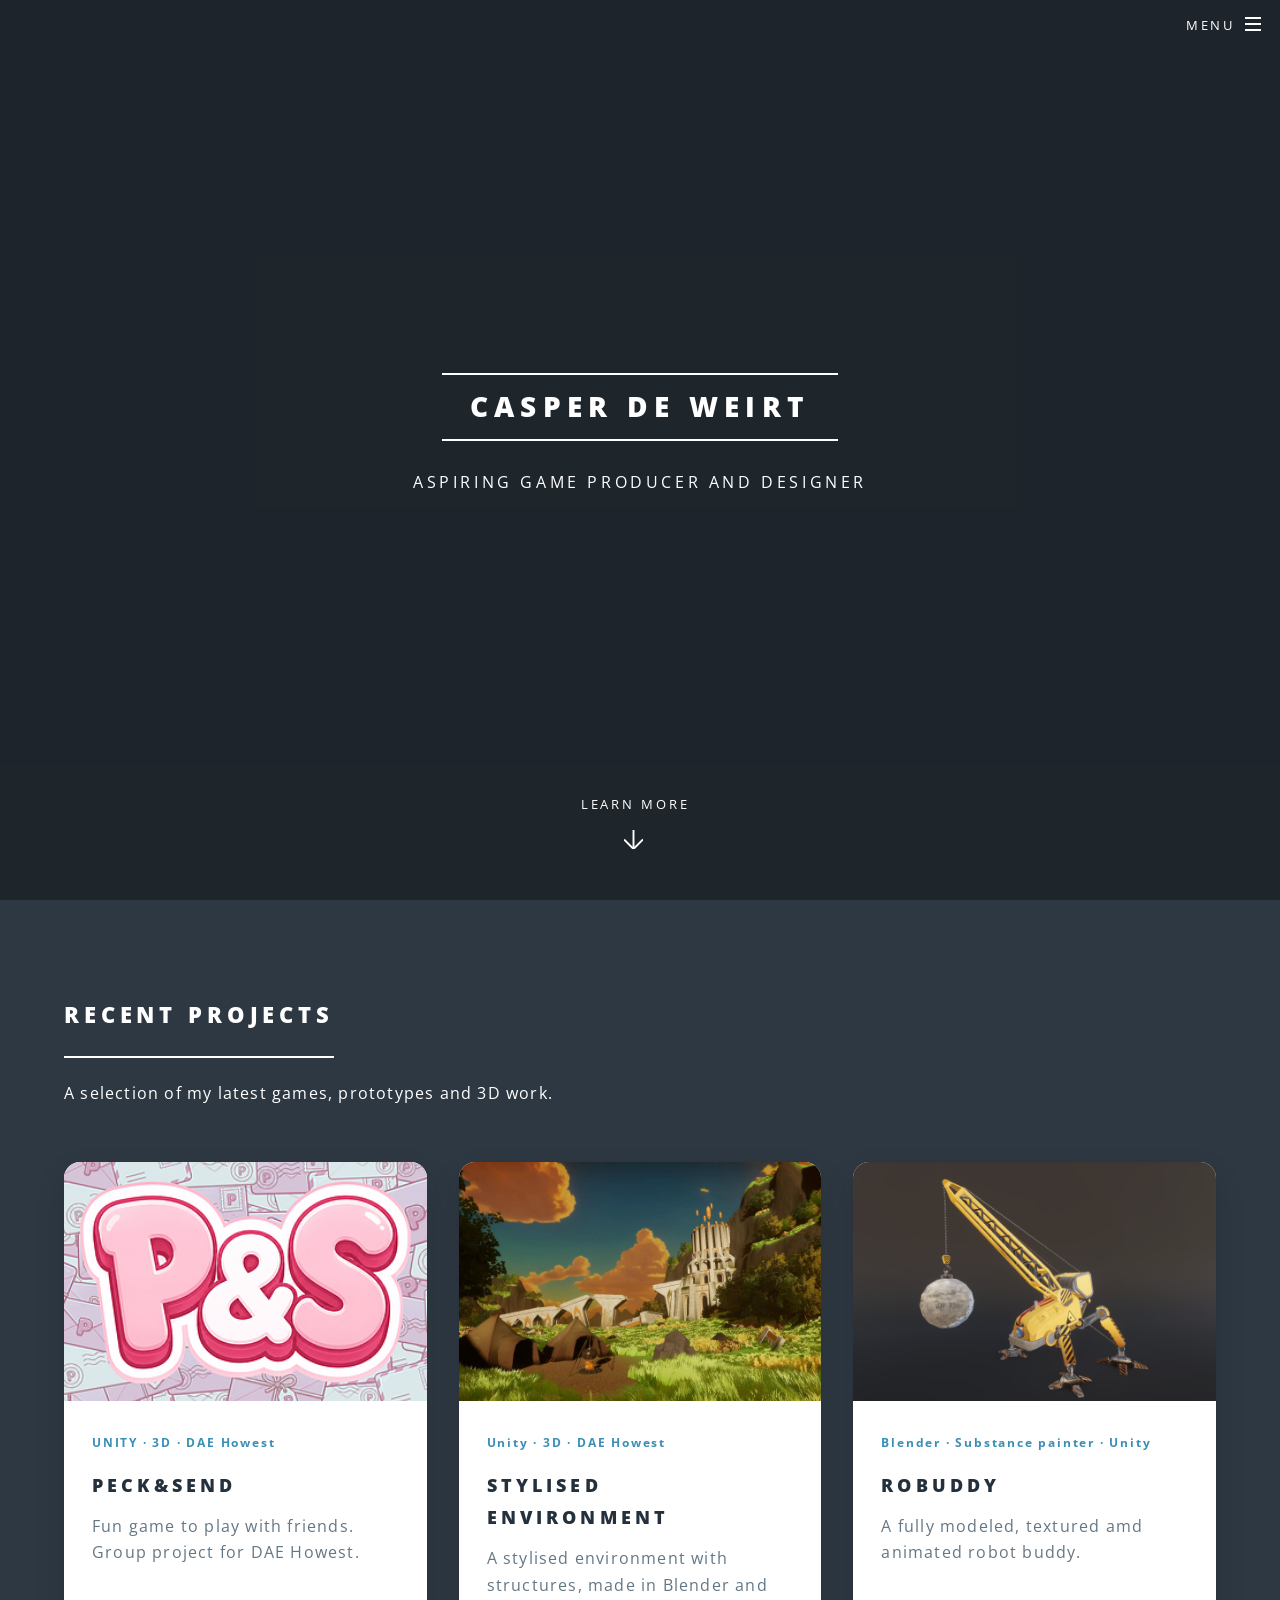
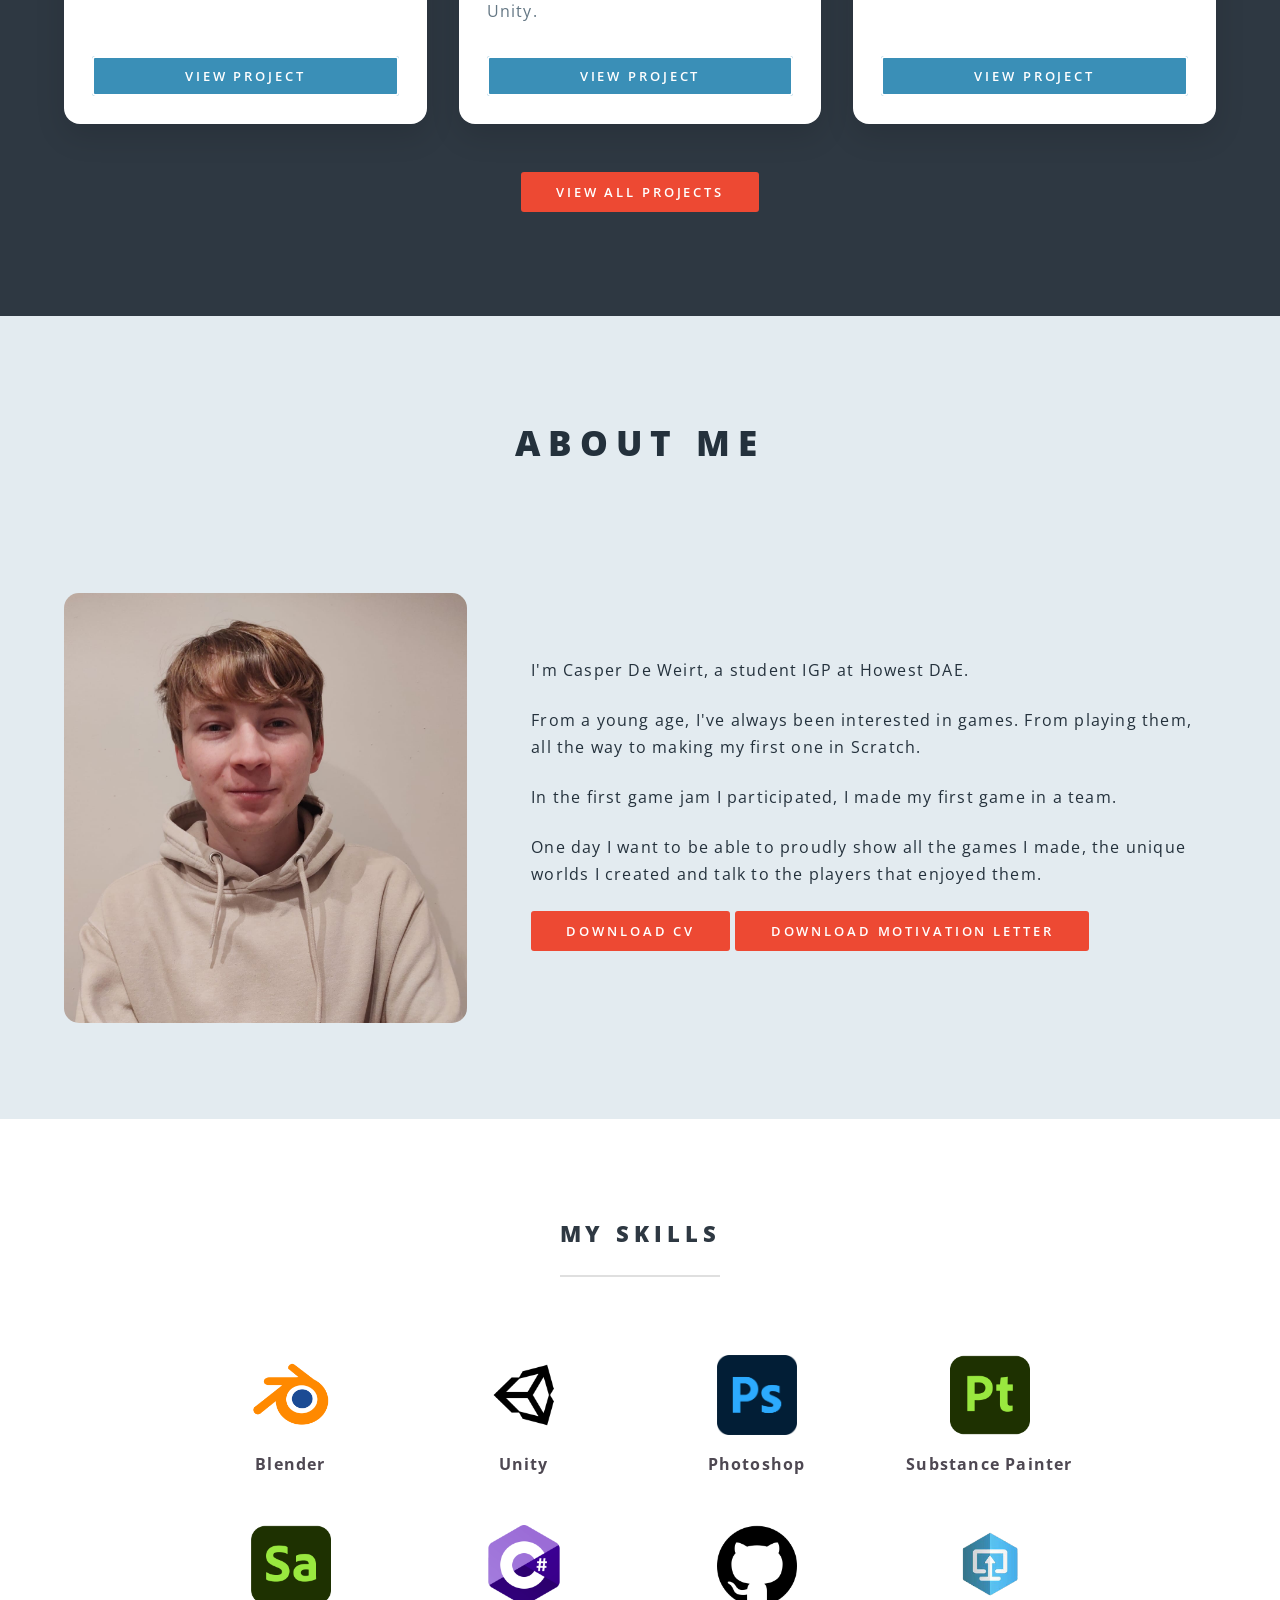
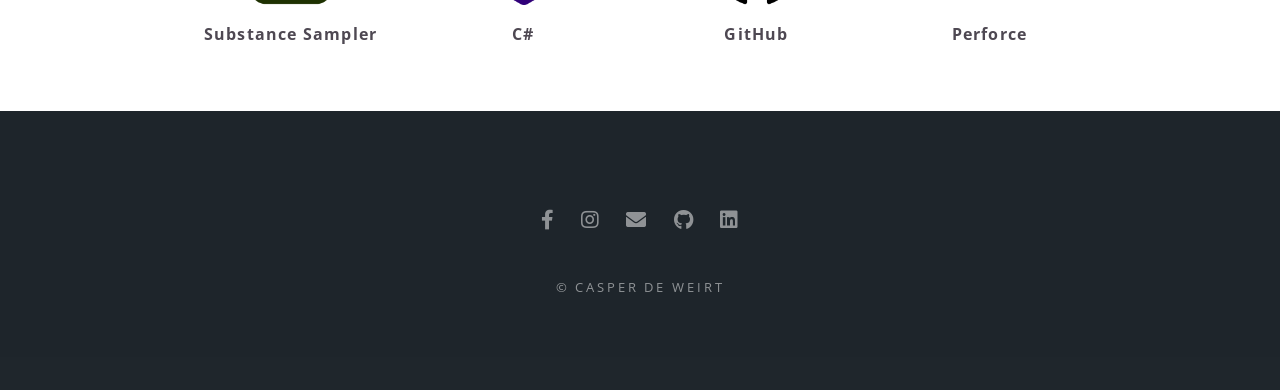
==== Home.html @ ee02e08c "Initial website upload" ====
<!DOCTYPE HTML>
<!--
	Spectral by HTML5 UP
	html5up.net | @ajlkn
	Free for personal and commercial use under the CCA 3.0 license (html5up.net/license)
-->
<html>
	<head>
		<title>About me - Casper De Weirt</title>
		<meta charset="utf-8" />
		<meta name="viewport" content="width=device-width, initial-scale=1, user-scalable=no" />
		<link rel="stylesheet" href="assets/css/main.css" />
		<noscript><link rel="stylesheet" href="assets/css/noscript.css" /></noscript>
	</head>
	<body class="landing is-preload">

		<!-- Page Wrapper -->
		<div id="page-wrapper">

			<!-- Header -->
			<header id="header" class="alt">
				<h1><a href="Home.html">Casper De Weirt</a></h1>
				<nav id="nav">
					<ul>
						<li class="special">
							<a href="#menu" class="menuToggle"><span>Menu</span></a>
							<div id="menu">
								<ul>
									<li><a href="home.html">About me</a></li>
									<li><a href="projects.html">projects</a></li>
									

								</ul>
							</div>
						</li>
					</ul>
				</nav>
			</header>

			<!-- Banner -->
			<section id="banner">

				<video autoplay muted loop playsinline id="banner-video">
					<source src="images/banner.mp4" type="video/mp4">
				</video>

				<div class="video-overlay"></div>

				<div class="inner">
					<h2>Casper De Weirt</h2>
					<p>Aspiring game producer and designer</p>
				</div>

				<a href="#one" class="more scrolly">Learn More</a>

			</section>

			<!-- Recent Projects -->
			<section id="recent-projects" class="wrapper style2">
				<div class="inner">

					<header class="major">
						<h2>Recent Projects</h2>
						<p>A selection of my latest games, prototypes and 3D work.</p>
					</header>

					<div class="projects-grid">

						<!-- Recent Project 1 -->
						<article class="project-card">

							<a href="Projects/Template.html" class="project-image">
								<img src="images/proj/Peck&Send/MainPic.png" alt="Project 1" />
							</a>

							<div class="project-content">

								<p class="project-category">
									UNITY · 3D · DAE Howest
								</p>

								<h3>Peck&Send</h3>

								<p>
									Fun game to play with friends. Group project for DAE Howest.
								</p>

								<a href="Projects/Peck&Send.html" class="button">
									View Project
								</a>

							</div>

						</article>


						<!-- Recent Project 2 -->
						<article class="project-card">

							<a href="projects/environment.html" class="project-image">
								<img src="images/proj/environment/MainPic.jpg" alt="Project 2" />
							</a>

							<div class="project-content">

                                <p class="project-category">
                                    Unity · 3D · DAE Howest
                                </p>

								<h3>Stylised environment</h3>

								<p>
									A stylised environment with structures, made in Blender and Unity.
								</p>

								<a href="projects/environment.html" class="button">
									View Project
								</a>

							</div>

						</article>


						<!-- Recent Project 3 -->
						<article class="project-card">

							<a href="projects/Robuddy.html" class="project-image">
								<img src="images/proj/Robuddy/MainPic.png" alt="Project 3" />
							</a>

							<div class="project-content">

                                <p class="project-category">
                                    Blender · Substance painter · Unity
                                </p>

								<h3>Robuddy</h3>

								<p>
									A fully modeled, textured amd animated robot buddy.
								</p>

								<a href="projects/Robuddy.html" class="button">
									View Project
								</a>

							</div>

						</article>

					</div>


					<!-- View All Projects -->

					<ul class="actions special" style="margin-top: 3em;">
						<li>
							<a href="projects.html" class="button primary">
								View All Projects
							</a>
						</li>
					</ul>

				</div>
			</section>

			<!-- About me -->
			<section id="one" class="wrapper style1">
				<div class="inner">

					<header class="major about-title">
						<h2>About Me</h2>
					</header>

					<div class="about-content">

						<div class="about-image">
							<img src="images/Me.jpg" alt="Casper De Weirt" />
						</div>

						<div class="about-text">

							<p>
								I'm Casper De Weirt, a student
								IGP at Howest DAE.
							</p>

							<p>
								From a young age, I've always been interested in games.
								From playing them, all the way to making my first one
								in Scratch.
							</p>

							<p>
								In the first game jam I participated, I made my first
								game in a team.
							</p>

							<p>
								One day I want to be able to proudly show all the games
								I made, the unique worlds I created and talk to the
								players that enjoyed them.
							</p>

							<div class="about-buttons">
								<a href="pdfs/CasperDeWeirt-CV.pdf" download class="button primary">
									Download CV
								</a>

								<a href="pdfs/MotivationLetter.pdf" download class="button primary">
									Download Motivation Letter
								</a>
							</div>

						</div>

					</div>

				</div>
			</section>

			<!-- Skills -->
			<section id="skills" class="wrapper style5">
				<div class="inner">

					<header class="major skills-title">
						<h2>My Skills</h2>
					</header>

					<div class="skills-grid">

						<div class="skill">
							<img src="images/icons/blender.png" alt="Blender">
							<p>Blender</p>
						</div>

						<div class="skill">
							<img src="images/icons/unity.png" alt="Unity">
							<p>Unity</p>
						</div>

						<div class="skill">
							<img src="images/icons/photoshop.png" alt="Photoshop">
							<p>Photoshop</p>
						</div>

						<div class="skill">
							<img src="images/icons/substance-painter.png" alt="Substance 3D Painter">
							<p>Substance Painter</p>
						</div>

						<div class="skill">
							<img src="images/icons/substance-sampler.png" alt="Substance 3D Sampler">
							<p>Substance Sampler</p>
						</div>

						<div class="skill">
							<img src="images/icons/csharp.png" alt="C#">
							<p>C#</p>
						</div>

						<div class="skill">
							<img src="images/icons/github.png" alt="GitHub">
							<p>GitHub</p>
						</div>

						<div class="skill">
							<img src="images/icons/perforce.png" alt="Perforce">
							<p>Perforce</p>
						</div>

					</div>

				</div>
			</section>
						
			
			<!-- Footer -->
			<footer id="footer">
				<ul class="icons">
					<li><a href="https://www.facebook.com/profile.php?id=100070098186497" class="icon brands fa-facebook-f"><span class="label">Facebook</span></a></li>
					<li><a href="https://www.instagram.com/casperdeweirt/" class="icon brands fa-instagram"><span class="label">Instagram</span></a></li>
					<li><a href="mailto:casper.de.weirt@gmail.com" class="icon solid fa-envelope"><span class="label">Email</span></a></li>
					<li><a href="https://github.com/CasperDeWeirt"class="icon brands fa-github"target="_blank"><span class="label">GitHub</span></a></li>
					<li>
						<a href="https://www.linkedin.com/in/casper-de-weirt-03b57b2b7"
						   class="icon brands fa-linkedin"
						   target="_blank"
						   rel="noopener noreferrer">
							<span class="label">LinkedIn</span>
						</a>
					</li>
				</ul>
				<ul class="copyright">
					<li>&copy; Casper De Weirt</li>
					
				</ul>
			</footer>

		</div>

		<!-- Scripts -->
			<script src="assets/js/jquery.min.js"></script>
			<script src="assets/js/jquery.scrollex.min.js"></script>
			<script src="assets/js/jquery.scrolly.min.js"></script>
			<script src="assets/js/browser.min.js"></script>
			<script src="assets/js/breakpoints.min.js"></script>
			<script src="assets/js/util.js"></script>
			<script src="assets/js/main.js"></script>

	</body>
</html>
---- assets/css/main.css ----
@import url(fontawesome-all.min.css);
@import url("https://fonts.googleapis.com/css?family=Open+Sans:400,400italic,600,600italic,800,800italic");

/*
	Spectral by HTML5 UP
	html5up.net | @ajlkn
	Free for personal and commercial use under the CCA 3.0 license (html5up.net/license)
*/

:root {
	--background: #F3F6F8;
	--section: #E3EBF0;
	--card: #FFFFFF;
	--text: #24313C;
	--text-light: #647784;
	--accent: #3A8FB7;
	--accent-hover: #F05A47;
	--border: #D5E0E6;
	--white: #FFFFFF;
	--black: #000000;
}

html, body, div, span, applet, object,
iframe, h1, h2, h3, h4, h5, h6, p, blockquote,
pre, a, abbr, acronym, address, big, cite,
code, del, dfn, em, img, ins, kbd, q, s, samp,
small, strike, strong, sub, sup, tt, var, b,
u, i, center, dl, dt, dd, ol, ul, li, fieldset,
form, label, legend, table, caption, tbody,
tfoot, thead, tr, th, td, article, aside,
canvas, details, embed, figure, figcaption,
footer, header, hgroup, menu, nav, output, ruby,
section, summary, time, mark, audio, video {
	margin: 0;
	padding: 0;
	border: 0;
	font-size: 100%;
	font: inherit;
	vertical-align: baseline;}

article, aside, details, figcaption, figure,
footer, header, hgroup, menu, nav, section {
	display: block;}

body {
	line-height: 1;
}

ol, ul {
	list-style: none;
}

blockquote, q {
	quotes: none;
}

	blockquote:before, blockquote:after, q:before, q:after {
		content: '';
		content: none;
	}

table {
	border-collapse: collapse;
	border-spacing: 0;
}

body {
	-webkit-text-size-adjust: none;
}

mark {
	background-color: transparent;
	color: inherit;
}

input::-moz-focus-inner {
	border: 0;
	padding: 0;
}

input, select, textarea {
	-moz-appearance: none;
	-webkit-appearance: none;
	-ms-appearance: none;
	appearance: none;
}

/* Basic */

	@-ms-viewport {
		width: device-width;
	}

	html {
		box-sizing: border-box;
	}

	*, *:before, *:after {
		box-sizing: inherit;
	}

	body {
		background: #2e3842;
	}

		body.is-preload *, body.is-preload *:before, body.is-preload *:after {
			-moz-animation: none !important;
			-webkit-animation: none !important;
			-ms-animation: none !important;
			animation: none !important;
			-moz-transition: none !important;
			-webkit-transition: none !important;
			-ms-transition: none !important;
			transition: none !important;
		}

	body, input, select, textarea {
		color: #fff;
		font-family: "Open Sans", Helvetica, sans-serif;
		font-size: 15pt;
		font-weight: 400;
		letter-spacing: 0.075em;
		line-height: 1.65em;
	}

		@media screen and (max-width: 1680px) {

			body, input, select, textarea {
				font-size: 13pt;
			}

		}

		@media screen and (max-width: 1280px) {

			body, input, select, textarea {
				font-size: 12pt;
			}

		}

		@media screen and (max-width: 736px) {

			body, input, select, textarea {
				font-size: 11pt;
				letter-spacing: 0.0375em;
			}

		}

	a {
		-moz-transition: color 0.2s ease, border-bottom-color 0.2s ease;
		-webkit-transition: color 0.2s ease, border-bottom-color 0.2s ease;
		-ms-transition: color 0.2s ease, border-bottom-color 0.2s ease;
		transition: color 0.2s ease, border-bottom-color 0.2s ease;
		border-bottom: dotted 1px;
		color: inherit;
		text-decoration: none;
	}

		a:hover {
			border-bottom-color: transparent;
		}

	strong, b {
		color: #fff;
		font-weight: 600;
	}

	em, i {
		font-style: italic;
	}

	p {
		margin: 0 0 2em 0;
	}

	h1, h2, h3, h4, h5, h6 {
		color: #fff;
		font-weight: 800;
		letter-spacing: 0.225em;
		line-height: 1em;
		margin: 0 0 1em 0;
		text-transform: uppercase;
	}

		h1 a, h2 a, h3 a, h4 a, h5 a, h6 a {
			color: inherit;
			text-decoration: none;
		}

	h2 {
		font-size: 1.35em;
		line-height: 1.75em;
	}

		@media screen and (max-width: 736px) {

			h2 {
				font-size: 1.1em;
				line-height: 1.65em;
			}

		}

	h3 {
		font-size: 1.15em;
		line-height: 1.75em;
	}

		@media screen and (max-width: 736px) {

			h3 {
				font-size: 1em;
				line-height: 1.65em;
			}

		}

	h4 {
		font-size: 1em;
		line-height: 1.5em;
	}

	h5 {
		font-size: 0.8em;
		line-height: 1.5em;
	}

	h6 {
		font-size: 0.7em;
		line-height: 1.5em;
	}

	sub {
		font-size: 0.8em;
		position: relative;
		top: 0.5em;
	}

	sup {
		font-size: 0.8em;
		position: relative;
		top: -0.5em;
	}

	hr {
		border: 0;
		border-bottom: solid 2px #fff;
		margin: 3em 0;
	}

		hr.major {
			margin: 4.5em 0;
		}

	blockquote {
		border-left: solid 4px #fff;
		font-style: italic;
		margin: 0 0 2em 0;
		padding: 0.5em 0 0.5em 2em;
	}

	code {
		background: rgba(144, 144, 144, 0.25);
		border-radius: 3px;
		font-family: "Courier New", monospace;
		font-size: 0.9em;
		letter-spacing: 0;
		margin: 0 0.25em;
		padding: 0.25em 0.65em;
	}

	pre {
		-webkit-overflow-scrolling: touch;
		font-family: "Courier New", monospace;
		font-size: 0.9em;
		margin: 0 0 2em 0;
	}

		pre code {
			display: block;
			line-height: 1.75em;
			padding: 1em 1.5em;
			overflow-x: auto;
		}

	.align-left {
		text-align: left;
	}

	.align-center {
		text-align: center;
	}

	.align-right {
		text-align: right;
	}

/* Row */

	.row {
		display: flex;
		flex-wrap: wrap;
		box-sizing: border-box;
		align-items: stretch;
	}

		.row > * {
			box-sizing: border-box;
		}

		.row.gtr-uniform > * > :last-child {
			margin-bottom: 0;
		}

		.row.aln-left {
			justify-content: flex-start;
		}

		.row.aln-center {
			justify-content: center;
		}

		.row.aln-right {
			justify-content: flex-end;
		}

		.row.aln-top {
			align-items: flex-start;
		}

		.row.aln-middle {
			align-items: center;
		}

		.row.aln-bottom {
			align-items: flex-end;
		}

		.row > .imp {
			order: -1;
		}

		.row > .col-1 {
			width: 8.33333%;
		}

		.row > .off-1 {
			margin-left: 8.33333%;
		}

		.row > .col-2 {
			width: 16.66667%;
		}

		.row > .off-2 {
			margin-left: 16.66667%;
		}

		.row > .col-3 {
			width: 25%;
		}

		.row > .off-3 {
			margin-left: 25%;
		}

		.row > .col-4 {
			width: 33.33333%;
		}

		.row > .off-4 {
			margin-left: 33.33333%;
		}

		.row > .col-5 {
			width: 41.66667%;
		}

		.row > .off-5 {
			margin-left: 41.66667%;
		}

		.row > .col-6 {
			width: 50%;
		}

		.row > .off-6 {
			margin-left: 50%;
		}

		.row > .col-7 {
			width: 58.33333%;
		}

		.row > .off-7 {
			margin-left: 58.33333%;
		}

		.row > .col-8 {
			width: 66.66667%;
		}

		.row > .off-8 {
			margin-left: 66.66667%;
		}

		.row > .col-9 {
			width: 75%;
		}

		.row > .off-9 {
			margin-left: 75%;
		}

		.row > .col-10 {
			width: 83.33333%;
		}

		.row > .off-10 {
			margin-left: 83.33333%;
		}

		.row > .col-11 {
			width: 91.66667%;
		}

		.row > .off-11 {
			margin-left: 91.66667%;
		}

		.row > .col-12 {
			width: 100%;
		}

		.row > .off-12 {
			margin-left: 100%;
		}

		.row.gtr-0 {
			margin-top: 0;
			margin-left: 0em;
		}

			.row.gtr-0 > * {
				padding: 0 0 0 0em;
			}

			.row.gtr-0.gtr-uniform {
				margin-top: 0em;
			}

				.row.gtr-0.gtr-uniform > * {
					padding-top: 0em;
				}

		.row.gtr-25 {
			margin-top: 0;
			margin-left: -0.375em;
		}

			.row.gtr-25 > * {
				padding: 0 0 0 0.375em;
			}

			.row.gtr-25.gtr-uniform {
				margin-top: -0.375em;
			}

				.row.gtr-25.gtr-uniform > * {
					padding-top: 0.375em;
				}

		.row.gtr-50 {
			margin-top: 0;
			margin-left: -0.75em;
		}

			.row.gtr-50 > * {
				padding: 0 0 0 0.75em;
			}

			.row.gtr-50.gtr-uniform {
				margin-top: -0.75em;
			}

				.row.gtr-50.gtr-uniform > * {
					padding-top: 0.75em;
				}

		.row {
			margin-top: 0;
			margin-left: -1.5em;
		}

			.row > * {
				padding: 0 0 0 1.5em;
			}

			.row.gtr-uniform {
				margin-top: -1.5em;
			}

				.row.gtr-uniform > * {
					padding-top: 1.5em;
				}

		.row.gtr-150 {
			margin-top: 0;
			margin-left: -2.25em;
		}

			.row.gtr-150 > * {
				padding: 0 0 0 2.25em;
			}

			.row.gtr-150.gtr-uniform {
				margin-top: -2.25em;
			}

				.row.gtr-150.gtr-uniform > * {
					padding-top: 2.25em;
				}

		.row.gtr-200 {
			margin-top: 0;
			margin-left: -3em;
		}

			.row.gtr-200 > * {
				padding: 0 0 0 3em;
			}

			.row.gtr-200.gtr-uniform {
				margin-top: -3em;
			}

				.row.gtr-200.gtr-uniform > * {
					padding-top: 3em;
				}

		@media screen and (max-width: 1680px) {

			.row {
				display: flex;
				flex-wrap: wrap;
				box-sizing: border-box;
				align-items: stretch;
			}

				.row > * {
					box-sizing: border-box;
				}

				.row.gtr-uniform > * > :last-child {
					margin-bottom: 0;
				}

				.row.aln-left {
					justify-content: flex-start;
				}

				.row.aln-center {
					justify-content: center;
				}

				.row.aln-right {
					justify-content: flex-end;
				}

				.row.aln-top {
					align-items: flex-start;
				}

				.row.aln-middle {
					align-items: center;
				}

				.row.aln-bottom {
					align-items: flex-end;
				}

				.row > .imp-xlarge {
					order: -1;
				}

				.row > .col-1-xlarge {
					width: 8.33333%;
				}

				.row > .off-1-xlarge {
					margin-left: 8.33333%;
				}

				.row > .col-2-xlarge {
					width: 16.66667%;
				}

				.row > .off-2-xlarge {
					margin-left: 16.66667%;
				}

				.row > .col-3-xlarge {
					width: 25%;
				}

				.row > .off-3-xlarge {
					margin-left: 25%;
				}

				.row > .col-4-xlarge {
					width: 33.33333%;
				}

				.row > .off-4-xlarge {
					margin-left: 33.33333%;
				}

				.row > .col-5-xlarge {
					width: 41.66667%;
				}

				.row > .off-5-xlarge {
					margin-left: 41.66667%;
				}

				.row > .col-6-xlarge {
					width: 50%;
				}

				.row > .off-6-xlarge {
					margin-left: 50%;
				}

				.row > .col-7-xlarge {
					width: 58.33333%;
				}

				.row > .off-7-xlarge {
					margin-left: 58.33333%;
				}

				.row > .col-8-xlarge {
					width: 66.66667%;
				}

				.row > .off-8-xlarge {
					margin-left: 66.66667%;
				}

				.row > .col-9-xlarge {
					width: 75%;
				}

				.row > .off-9-xlarge {
					margin-left: 75%;
				}

				.row > .col-10-xlarge {
					width: 83.33333%;
				}

				.row > .off-10-xlarge {
					margin-left: 83.33333%;
				}

				.row > .col-11-xlarge {
					width: 91.66667%;
				}

				.row > .off-11-xlarge {
					margin-left: 91.66667%;
				}

				.row > .col-12-xlarge {
					width: 100%;
				}

				.row > .off-12-xlarge {
					margin-left: 100%;
				}

				.row.gtr-0 {
					margin-top: 0;
					margin-left: 0em;
				}

					.row.gtr-0 > * {
						padding: 0 0 0 0em;
					}

					.row.gtr-0.gtr-uniform {
						margin-top: 0em;
					}

						.row.gtr-0.gtr-uniform > * {
							padding-top: 0em;
						}

				.row.gtr-25 {
					margin-top: 0;
					margin-left: -0.375em;
				}

					.row.gtr-25 > * {
						padding: 0 0 0 0.375em;
					}

					.row.gtr-25.gtr-uniform {
						margin-top: -0.375em;
					}

						.row.gtr-25.gtr-uniform > * {
							padding-top: 0.375em;
						}

				.row.gtr-50 {
					margin-top: 0;
					margin-left: -0.75em;
				}

					.row.gtr-50 > * {
						padding: 0 0 0 0.75em;
					}

					.row.gtr-50.gtr-uniform {
						margin-top: -0.75em;
					}

						.row.gtr-50.gtr-uniform > * {
							padding-top: 0.75em;
						}

				.row {
					margin-top: 0;
					margin-left: -1.5em;
				}

					.row > * {
						padding: 0 0 0 1.5em;
					}

					.row.gtr-uniform {
						margin-top: -1.5em;
					}

						.row.gtr-uniform > * {
							padding-top: 1.5em;
						}

				.row.gtr-150 {
					margin-top: 0;
					margin-left: -2.25em;
				}

					.row.gtr-150 > * {
						padding: 0 0 0 2.25em;
					}

					.row.gtr-150.gtr-uniform {
						margin-top: -2.25em;
					}

						.row.gtr-150.gtr-uniform > * {
							padding-top: 2.25em;
						}

				.row.gtr-200 {
					margin-top: 0;
					margin-left: -3em;
				}

					.row.gtr-200 > * {
						padding: 0 0 0 3em;
					}

					.row.gtr-200.gtr-uniform {
						margin-top: -3em;
					}

						.row.gtr-200.gtr-uniform > * {
							padding-top: 3em;
						}

		}

		@media screen and (max-width: 1280px) {

			.row {
				display: flex;
				flex-wrap: wrap;
				box-sizing: border-box;
				align-items: stretch;
			}

				.row > * {
					box-sizing: border-box;
				}

				.row.gtr-uniform > * > :last-child {
					margin-bottom: 0;
				}

				.row.aln-left {
					justify-content: flex-start;
				}

				.row.aln-center {
					justify-content: center;
				}

				.row.aln-right {
					justify-content: flex-end;
				}

				.row.aln-top {
					align-items: flex-start;
				}

				.row.aln-middle {
					align-items: center;
				}

				.row.aln-bottom {
					align-items: flex-end;
				}

				.row > .imp-large {
					order: -1;
				}

				.row > .col-1-large {
					width: 8.33333%;
				}

				.row > .off-1-large {
					margin-left: 8.33333%;
				}

				.row > .col-2-large {
					width: 16.66667%;
				}

				.row > .off-2-large {
					margin-left: 16.66667%;
				}

				.row > .col-3-large {
					width: 25%;
				}

				.row > .off-3-large {
					margin-left: 25%;
				}

				.row > .col-4-large {
					width: 33.33333%;
				}

				.row > .off-4-large {
					margin-left: 33.33333%;
				}

				.row > .col-5-large {
					width: 41.66667%;
				}

				.row > .off-5-large {
					margin-left: 41.66667%;
				}

				.row > .col-6-large {
					width: 50%;
				}

				.row > .off-6-large {
					margin-left: 50%;
				}

				.row > .col-7-large {
					width: 58.33333%;
				}

				.row > .off-7-large {
					margin-left: 58.33333%;
				}

				.row > .col-8-large {
					width: 66.66667%;
				}

				.row > .off-8-large {
					margin-left: 66.66667%;
				}

				.row > .col-9-large {
					width: 75%;
				}

				.row > .off-9-large {
					margin-left: 75%;
				}

				.row > .col-10-large {
					width: 83.33333%;
				}

				.row > .off-10-large {
					margin-left: 83.33333%;
				}

				.row > .col-11-large {
					width: 91.66667%;
				}

				.row > .off-11-large {
					margin-left: 91.66667%;
				}

				.row > .col-12-large {
					width: 100%;
				}

				.row > .off-12-large {
					margin-left: 100%;
				}

				.row.gtr-0 {
					margin-top: 0;
					margin-left: 0em;
				}

					.row.gtr-0 > * {
						padding: 0 0 0 0em;
					}

					.row.gtr-0.gtr-uniform {
						margin-top: 0em;
					}

						.row.gtr-0.gtr-uniform > * {
							padding-top: 0em;
						}

				.row.gtr-25 {
					margin-top: 0;
					margin-left: -0.375em;
				}

					.row.gtr-25 > * {
						padding: 0 0 0 0.375em;
					}

					.row.gtr-25.gtr-uniform {
						margin-top: -0.375em;
					}

						.row.gtr-25.gtr-uniform > * {
							padding-top: 0.375em;
						}

				.row.gtr-50 {
					margin-top: 0;
					margin-left: -0.75em;
				}

					.row.gtr-50 > * {
						padding: 0 0 0 0.75em;
					}

					.row.gtr-50.gtr-uniform {
						margin-top: -0.75em;
					}

						.row.gtr-50.gtr-uniform > * {
							padding-top: 0.75em;
						}

				.row {
					margin-top: 0;
					margin-left: -1.5em;
				}

					.row > * {
						padding: 0 0 0 1.5em;
					}

					.row.gtr-uniform {
						margin-top: -1.5em;
					}

						.row.gtr-uniform > * {
							padding-top: 1.5em;
						}

				.row.gtr-150 {
					margin-top: 0;
					margin-left: -2.25em;
				}

					.row.gtr-150 > * {
						padding: 0 0 0 2.25em;
					}

					.row.gtr-150.gtr-uniform {
						margin-top: -2.25em;
					}

						.row.gtr-150.gtr-uniform > * {
							padding-top: 2.25em;
						}

				.row.gtr-200 {
					margin-top: 0;
					margin-left: -3em;
				}

					.row.gtr-200 > * {
						padding: 0 0 0 3em;
					}

					.row.gtr-200.gtr-uniform {
						margin-top: -3em;
					}

						.row.gtr-200.gtr-uniform > * {
							padding-top: 3em;
						}

		}

		@media screen and (max-width: 980px) {

			.row {
				display: flex;
				flex-wrap: wrap;
				box-sizing: border-box;
				align-items: stretch;
			}

				.row > * {
					box-sizing: border-box;
				}

				.row.gtr-uniform > * > :last-child {
					margin-bottom: 0;
				}

				.row.aln-left {
					justify-content: flex-start;
				}

				.row.aln-center {
					justify-content: center;
				}

				.row.aln-right {
					justify-content: flex-end;
				}

				.row.aln-top {
					align-items: flex-start;
				}

				.row.aln-middle {
					align-items: center;
				}

				.row.aln-bottom {
					align-items: flex-end;
				}

				.row > .imp-medium {
					order: -1;
				}

				.row > .col-1-medium {
					width: 8.33333%;
				}

				.row > .off-1-medium {
					margin-left: 8.33333%;
				}

				.row > .col-2-medium {
					width: 16.66667%;
				}

				.row > .off-2-medium {
					margin-left: 16.66667%;
				}

				.row > .col-3-medium {
					width: 25%;
				}

				.row > .off-3-medium {
					margin-left: 25%;
				}

				.row > .col-4-medium {
					width: 33.33333%;
				}

				.row > .off-4-medium {
					margin-left: 33.33333%;
				}

				.row > .col-5-medium {
					width: 41.66667%;
				}

				.row > .off-5-medium {
					margin-left: 41.66667%;
				}

				.row > .col-6-medium {
					width: 50%;
				}

				.row > .off-6-medium {
					margin-left: 50%;
				}

				.row > .col-7-medium {
					width: 58.33333%;
				}

				.row > .off-7-medium {
					margin-left: 58.33333%;
				}

				.row > .col-8-medium {
					width: 66.66667%;
				}

				.row > .off-8-medium {
					margin-left: 66.66667%;
				}

				.row > .col-9-medium {
					width: 75%;
				}

				.row > .off-9-medium {
					margin-left: 75%;
				}

				.row > .col-10-medium {
					width: 83.33333%;
				}

				.row > .off-10-medium {
					margin-left: 83.33333%;
				}

				.row > .col-11-medium {
					width: 91.66667%;
				}

				.row > .off-11-medium {
					margin-left: 91.66667%;
				}

				.row > .col-12-medium {
					width: 100%;
				}

				.row > .off-12-medium {
					margin-left: 100%;
				}

				.row.gtr-0 {
					margin-top: 0;
					margin-left: 0em;
				}

					.row.gtr-0 > * {
						padding: 0 0 0 0em;
					}

					.row.gtr-0.gtr-uniform {
						margin-top: 0em;
					}

						.row.gtr-0.gtr-uniform > * {
							padding-top: 0em;
						}

				.row.gtr-25 {
					margin-top: 0;
					margin-left: -0.375em;
				}

					.row.gtr-25 > * {
						padding: 0 0 0 0.375em;
					}

					.row.gtr-25.gtr-uniform {
						margin-top: -0.375em;
					}

						.row.gtr-25.gtr-uniform > * {
							padding-top: 0.375em;
						}

				.row.gtr-50 {
					margin-top: 0;
					margin-left: -0.75em;
				}

					.row.gtr-50 > * {
						padding: 0 0 0 0.75em;
					}

					.row.gtr-50.gtr-uniform {
						margin-top: -0.75em;
					}

						.row.gtr-50.gtr-uniform > * {
							padding-top: 0.75em;
						}

				.row {
					margin-top: 0;
					margin-left: -1.5em;
				}

					.row > * {
						padding: 0 0 0 1.5em;
					}

					.row.gtr-uniform {
						margin-top: -1.5em;
					}

						.row.gtr-uniform > * {
							padding-top: 1.5em;
						}

				.row.gtr-150 {
					margin-top: 0;
					margin-left: -2.25em;
				}

					.row.gtr-150 > * {
						padding: 0 0 0 2.25em;
					}

					.row.gtr-150.gtr-uniform {
						margin-top: -2.25em;
					}

						.row.gtr-150.gtr-uniform > * {
							padding-top: 2.25em;
						}

				.row.gtr-200 {
					margin-top: 0;
					margin-left: -3em;
				}

					.row.gtr-200 > * {
						padding: 0 0 0 3em;
					}

					.row.gtr-200.gtr-uniform {
						margin-top: -3em;
					}

						.row.gtr-200.gtr-uniform > * {
							padding-top: 3em;
						}

		}

		@media screen and (max-width: 736px) {

			.row {
				display: flex;
				flex-wrap: wrap;
				box-sizing: border-box;
				align-items: stretch;
			}

				.row > * {
					box-sizing: border-box;
				}

				.row.gtr-uniform > * > :last-child {
					margin-bottom: 0;
				}

				.row.aln-left {
					justify-content: flex-start;
				}

				.row.aln-center {
					justify-content: center;
				}

				.row.aln-right {
					justify-content: flex-end;
				}

				.row.aln-top {
					align-items: flex-start;
				}

				.row.aln-middle {
					align-items: center;
				}

				.row.aln-bottom {
					align-items: flex-end;
				}

				.row > .imp-small {
					order: -1;
				}

				.row > .col-1-small {
					width: 8.33333%;
				}

				.row > .off-1-small {
					margin-left: 8.33333%;
				}

				.row > .col-2-small {
					width: 16.66667%;
				}

				.row > .off-2-small {
					margin-left: 16.66667%;
				}

				.row > .col-3-small {
					width: 25%;
				}

				.row > .off-3-small {
					margin-left: 25%;
				}

				.row > .col-4-small {
					width: 33.33333%;
				}

				.row > .off-4-small {
					margin-left: 33.33333%;
				}

				.row > .col-5-small {
					width: 41.66667%;
				}

				.row > .off-5-small {
					margin-left: 41.66667%;
				}

				.row > .col-6-small {
					width: 50%;
				}

				.row > .off-6-small {
					margin-left: 50%;
				}

				.row > .col-7-small {
					width: 58.33333%;
				}

				.row > .off-7-small {
					margin-left: 58.33333%;
				}

				.row > .col-8-small {
					width: 66.66667%;
				}

				.row > .off-8-small {
					margin-left: 66.66667%;
				}

				.row > .col-9-small {
					width: 75%;
				}

				.row > .off-9-small {
					margin-left: 75%;
				}

				.row > .col-10-small {
					width: 83.33333%;
				}

				.row > .off-10-small {
					margin-left: 83.33333%;
				}

				.row > .col-11-small {
					width: 91.66667%;
				}

				.row > .off-11-small {
					margin-left: 91.66667%;
				}

				.row > .col-12-small {
					width: 100%;
				}

				.row > .off-12-small {
					margin-left: 100%;
				}

				.row.gtr-0 {
					margin-top: 0;
					margin-left: 0em;
				}

					.row.gtr-0 > * {
						padding: 0 0 0 0em;
					}

					.row.gtr-0.gtr-uniform {
						margin-top: 0em;
					}

						.row.gtr-0.gtr-uniform > * {
							padding-top: 0em;
						}

				.row.gtr-25 {
					margin-top: 0;
					margin-left: -0.375em;
				}

					.row.gtr-25 > * {
						padding: 0 0 0 0.375em;
					}

					.row.gtr-25.gtr-uniform {
						margin-top: -0.375em;
					}

						.row.gtr-25.gtr-uniform > * {
							padding-top: 0.375em;
						}

				.row.gtr-50 {
					margin-top: 0;
					margin-left: -0.75em;
				}

					.row.gtr-50 > * {
						padding: 0 0 0 0.75em;
					}

					.row.gtr-50.gtr-uniform {
						margin-top: -0.75em;
					}

						.row.gtr-50.gtr-uniform > * {
							padding-top: 0.75em;
						}

				.row {
					margin-top: 0;
					margin-left: -1.5em;
				}

					.row > * {
						padding: 0 0 0 1.5em;
					}

					.row.gtr-uniform {
						margin-top: -1.5em;
					}

						.row.gtr-uniform > * {
							padding-top: 1.5em;
						}

				.row.gtr-150 {
					margin-top: 0;
					margin-left: -2.25em;
				}

					.row.gtr-150 > * {
						padding: 0 0 0 2.25em;
					}

					.row.gtr-150.gtr-uniform {
						margin-top: -2.25em;
					}

						.row.gtr-150.gtr-uniform > * {
							padding-top: 2.25em;
						}

				.row.gtr-200 {
					margin-top: 0;
					margin-left: -3em;
				}

					.row.gtr-200 > * {
						padding: 0 0 0 3em;
					}

					.row.gtr-200.gtr-uniform {
						margin-top: -3em;
					}

						.row.gtr-200.gtr-uniform > * {
							padding-top: 3em;
						}

		}

		@media screen and (max-width: 480px) {

			.row {
				display: flex;
				flex-wrap: wrap;
				box-sizing: border-box;
				align-items: stretch;
			}

				.row > * {
					box-sizing: border-box;
				}

				.row.gtr-uniform > * > :last-child {
					margin-bottom: 0;
				}

				.row.aln-left {
					justify-content: flex-start;
				}

				.row.aln-center {
					justify-content: center;
				}

				.row.aln-right {
					justify-content: flex-end;
				}

				.row.aln-top {
					align-items: flex-start;
				}

				.row.aln-middle {
					align-items: center;
				}

				.row.aln-bottom {
					align-items: flex-end;
				}

				.row > .imp-xsmall {
					order: -1;
				}

				.row > .col-1-xsmall {
					width: 8.33333%;
				}

				.row > .off-1-xsmall {
					margin-left: 8.33333%;
				}

				.row > .col-2-xsmall {
					width: 16.66667%;
				}

				.row > .off-2-xsmall {
					margin-left: 16.66667%;
				}

				.row > .col-3-xsmall {
					width: 25%;
				}

				.row > .off-3-xsmall {
					margin-left: 25%;
				}

				.row > .col-4-xsmall {
					width: 33.33333%;
				}

				.row > .off-4-xsmall {
					margin-left: 33.33333%;
				}

				.row > .col-5-xsmall {
					width: 41.66667%;
				}

				.row > .off-5-xsmall {
					margin-left: 41.66667%;
				}

				.row > .col-6-xsmall {
					width: 50%;
				}

				.row > .off-6-xsmall {
					margin-left: 50%;
				}

				.row > .col-7-xsmall {
					width: 58.33333%;
				}

				.row > .off-7-xsmall {
					margin-left: 58.33333%;
				}

				.row > .col-8-xsmall {
					width: 66.66667%;
				}

				.row > .off-8-xsmall {
					margin-left: 66.66667%;
				}

				.row > .col-9-xsmall {
					width: 75%;
				}

				.row > .off-9-xsmall {
					margin-left: 75%;
				}

				.row > .col-10-xsmall {
					width: 83.33333%;
				}

				.row > .off-10-xsmall {
					margin-left: 83.33333%;
				}

				.row > .col-11-xsmall {
					width: 91.66667%;
				}

				.row > .off-11-xsmall {
					margin-left: 91.66667%;
				}

				.row > .col-12-xsmall {
					width: 100%;
				}

				.row > .off-12-xsmall {
					margin-left: 100%;
				}

				.row.gtr-0 {
					margin-top: 0;
					margin-left: 0em;
				}

					.row.gtr-0 > * {
						padding: 0 0 0 0em;
					}

					.row.gtr-0.gtr-uniform {
						margin-top: 0em;
					}

						.row.gtr-0.gtr-uniform > * {
							padding-top: 0em;
						}

				.row.gtr-25 {
					margin-top: 0;
					margin-left: -0.375em;
				}

					.row.gtr-25 > * {
						padding: 0 0 0 0.375em;
					}

					.row.gtr-25.gtr-uniform {
						margin-top: -0.375em;
					}

						.row.gtr-25.gtr-uniform > * {
							padding-top: 0.375em;
						}

				.row.gtr-50 {
					margin-top: 0;
					margin-left: -0.75em;
				}

					.row.gtr-50 > * {
						padding: 0 0 0 0.75em;
					}

					.row.gtr-50.gtr-uniform {
						margin-top: -0.75em;
					}

						.row.gtr-50.gtr-uniform > * {
							padding-top: 0.75em;
						}

				.row {
					margin-top: 0;
					margin-left: -1.5em;
				}

					.row > * {
						padding: 0 0 0 1.5em;
					}

					.row.gtr-uniform {
						margin-top: -1.5em;
					}

						.row.gtr-uniform > * {
							padding-top: 1.5em;
						}

				.row.gtr-150 {
					margin-top: 0;
					margin-left: -2.25em;
				}

					.row.gtr-150 > * {
						padding: 0 0 0 2.25em;
					}

					.row.gtr-150.gtr-uniform {
						margin-top: -2.25em;
					}

						.row.gtr-150.gtr-uniform > * {
							padding-top: 2.25em;
						}

				.row.gtr-200 {
					margin-top: 0;
					margin-left: -3em;
				}

					.row.gtr-200 > * {
						padding: 0 0 0 3em;
					}

					.row.gtr-200.gtr-uniform {
						margin-top: -3em;
					}

						.row.gtr-200.gtr-uniform > * {
							padding-top: 3em;
						}

		}

/* Section/Article */

	section.special, article.special {
		text-align: center;
	}

	header p {
		color: rgba(255, 255, 255, 0.5);
		position: relative;
		top: -0.25em;
	}

	header h3 + p {
		font-size: 1.1em;
	}

	header h4 + p,
	header h5 + p,
	header h6 + p {
		font-size: 0.9em;
	}

	header.major {
		margin: 0 0 3.5em 0;
	}

		header.major h2, header.major h3, header.major h4, header.major h5, header.major h6 {
			border-bottom: solid 2px #fff;
			display: inline-block;
			padding-bottom: 1em;
			position: relative;
		}

			header.major h2:after, header.major h3:after, header.major h4:after, header.major h5:after, header.major h6:after {
				content: '';
				display: block;
				height: 1px;
			}

		header.major p {
			color: #fff;
			top: 0;
		}

		@media screen and (max-width: 736px) {

			header.major {
				margin: 0 0 2em 0;
			}

		}

	@media screen and (max-width: 980px) {

		header br {
			display: none;
		}

	}

/* Form */

	form {
		margin: 0 0 2em 0;
	}

	label {
		color: #fff;
		display: block;
		font-size: 0.9em;
		font-weight: 600;
		margin: 0 0 1em 0;
	}

	input[type="text"],
	input[type="password"],
	input[type="email"],
	select,
	textarea {
		-moz-appearance: none;
		-webkit-appearance: none;
		-ms-appearance: none;
		appearance: none;
		background-color: rgba(144, 144, 144, 0.25);
		border-radius: 3px;
		border: none;
		color: inherit;
		display: block;
		outline: 0;
		padding: 0 1em;
		text-decoration: none;
		width: 100%;
	}

		input[type="text"]:invalid,
		input[type="password"]:invalid,
		input[type="email"]:invalid,
		select:invalid,
		textarea:invalid {
			box-shadow: none;
		}

		input[type="text"]:focus,
		input[type="password"]:focus,
		input[type="email"]:focus,
		select:focus,
		textarea:focus {
			box-shadow: 0 0 0 2px #21b2a6;
		}

	select {
		background-size: 1.25em;
		background-repeat: no-repeat;
		background-position: calc(100% - 1em) center;
		height: 2.75em;
		padding-right: 2.75em;
		text-overflow: ellipsis;
	}

		select:focus::-ms-value {
			background-color: transparent;
		}

		select::-ms-expand {
			display: none;
		}

	input[type="text"],
	input[type="password"],
	input[type="email"],
	select {
		height: 2.75em;
	}

	textarea {
		padding: 0.75em 1em;
	}

	input[type="checkbox"],
	input[type="radio"] {
		-moz-appearance: none;
		-webkit-appearance: none;
		-ms-appearance: none;
		appearance: none;
		display: block;
		float: left;
		margin-right: -2em;
		opacity: 0;
		width: 1em;
		z-index: -1;
	}

		input[type="checkbox"] + label,
		input[type="radio"] + label {
			text-decoration: none;
			color: #fff;
			cursor: pointer;
			display: inline-block;
			font-size: 1em;
			font-weight: 400;
			padding-left: 2.4em;
			padding-right: 0.75em;
			position: relative;
		}

			input[type="checkbox"] + label:before,
			input[type="radio"] + label:before {
				-moz-osx-font-smoothing: grayscale;
				-webkit-font-smoothing: antialiased;
				display: inline-block;
				font-style: normal;
				font-variant: normal;
				text-rendering: auto;
				line-height: 1;
				text-transform: none !important;
				font-family: 'Font Awesome 5 Free';
				font-weight: 900;
			}

			input[type="checkbox"] + label:before,
			input[type="radio"] + label:before {
				background: rgba(144, 144, 144, 0.25);
				border-radius: 3px;
				content: '';
				display: inline-block;
				font-size: 0.8em;
				height: 2.0625em;
				left: 0;
				line-height: 2.0625em;
				position: absolute;
				text-align: center;
				top: 0;
				width: 2.0625em;
			}

		input[type="checkbox"]:checked + label:before,
		input[type="radio"]:checked + label:before {
			background: #2e3842;
			color: #fff;
			content: '\f00c';
		}

		input[type="checkbox"]:focus + label:before,
		input[type="radio"]:focus + label:before {
			box-shadow: 0 0 0 2px #21b2a6;
		}

	input[type="checkbox"] + label:before {
		border-radius: 3px;
	}

	input[type="radio"] + label:before {
		border-radius: 100%;
	}

	::-webkit-input-placeholder {
		color: rgba(255, 255, 255, 0.5) !important;
		opacity: 1.0;
	}

	:-moz-placeholder {
		color: rgba(255, 255, 255, 0.5) !important;
		opacity: 1.0;
	}

	::-moz-placeholder {
		color: rgba(255, 255, 255, 0.5) !important;
		opacity: 1.0;
	}

	:-ms-input-placeholder {
		color: rgba(255, 255, 255, 0.5) !important;
		opacity: 1.0;
	}

/* Box */

	.box {
		border-radius: 3px;
		border: solid 2px #fff;
		margin-bottom: 2em;
		padding: 1.5em;
	}

		.box > :last-child,
		.box > :last-child > :last-child,
		.box > :last-child > :last-child > :last-child {
			margin-bottom: 0;
		}

		.box.alt {
			border: 0;
			border-radius: 0;
			padding: 0;
		}

/* Icon */

	.icon {
		text-decoration: none;
		border-bottom: none;
		position: relative;
	}

		.icon:before {
			-moz-osx-font-smoothing: grayscale;
			-webkit-font-smoothing: antialiased;
			display: inline-block;
			font-style: normal;
			font-variant: normal;
			text-rendering: auto;
			line-height: 1;
			text-transform: none !important;
			font-family: 'Font Awesome 5 Free';
			font-weight: 400;
		}

		.icon > .label {
			display: none;
		}

		.icon:before {
			line-height: inherit;
		}

		.icon.solid:before {
			font-weight: 900;
		}

		.icon.brands:before {
			font-family: 'Font Awesome 5 Brands';
		}

		.icon.major {
			-moz-transform: rotate(-45deg);
			-webkit-transform: rotate(-45deg);
			-ms-transform: rotate(-45deg);
			transform: rotate(-45deg);
			border-radius: 3px;
			border: solid 2px #fff;
			display: inline-block;
			font-size: 1.35em;
			height: calc(3em + 2px);
			line-height: 3em;
			text-align: center;
			width: calc(3em + 2px);
		}

			.icon.major:before {
				-moz-transform: rotate(45deg);
				-webkit-transform: rotate(45deg);
				-ms-transform: rotate(45deg);
				transform: rotate(45deg);
				display: inline-block;
				font-size: 1.5em;
			}

			@media screen and (max-width: 736px) {

				.icon.major {
					font-size: 1em;
				}

			}

		.icon.style1 {
			color: #00ffcc;
		}

		.icon.style2 {
			color: #00f0ff;
		}

		.icon.style3 {
			color: #76ddff;
		}

/* Image */

	.image {
		border-radius: 3px;
		border: 0;
		display: inline-block;
		position: relative;
	}

		.image img {
			border-radius: 3px;
			display: block;
		}

		.image.left {
			float: left;
			margin: 0 2em 2em 0;
			top: 0.25em;
		}

		.image.right {
			float: right;
			margin: 0 0 2em 2em;
			top: 0.25em;
		}

		.image.left, .image.right {
			max-width: 40%;
		}

			.image.left img, .image.right img {
				width: 100%;
			}

		.image.fit {
			display: block;
			margin: 0 0 2em 0;
			width: 100%;
		}

			.image.fit img {
				width: 100%;
			}

/* List */

	ol {
		list-style: decimal;
		margin: 0 0 2em 0;
		padding-left: 1.25em;
	}

		ol li {
			padding-left: 0.25em;
		}

	ul {
		list-style: disc;
		margin: 0 0 2em 0;
		padding-left: 1em;
	}

		ul li {
			padding-left: 0.5em;
		}

		ul.alt {
			list-style: none;
			padding-left: 0;
		}

			ul.alt li {
				border-top: solid 1px #fff;
				padding: 0.5em 0;
			}

				ul.alt li:first-child {
					border-top: 0;
					padding-top: 0;
				}

	dl {
		margin: 0 0 2em 0;
	}

/* Actions */

	ul.actions {
		display: -moz-flex;
		display: -webkit-flex;
		display: -ms-flex;
		display: flex;
		cursor: default;
		list-style: none;
		margin-left: -1em;
		padding-left: 0;
	}

		ul.actions li {
			padding: 0 0 0 1em;
			vertical-align: middle;
		}

		ul.actions.special {
			-moz-justify-content: center;
			-webkit-justify-content: center;
			-ms-justify-content: center;
			justify-content: center;
			width: 100%;
			margin-left: 0;
		}

			ul.actions.special li:first-child {
				padding-left: 0;
			}

		ul.actions.stacked {
			-moz-flex-direction: column;
			-webkit-flex-direction: column;
			-ms-flex-direction: column;
			flex-direction: column;
			margin-left: 0;
		}

			ul.actions.stacked li {
				padding: 1em 0 0 0;
			}

				ul.actions.stacked li:first-child {
					padding-top: 0;
				}

		ul.actions.fit {
			width: calc(100% + 1em);
		}

			ul.actions.fit li {
				-moz-flex-grow: 1;
				-webkit-flex-grow: 1;
				-ms-flex-grow: 1;
				flex-grow: 1;
				-moz-flex-shrink: 1;
				-webkit-flex-shrink: 1;
				-ms-flex-shrink: 1;
				flex-shrink: 1;
				width: 100%;
			}

				ul.actions.fit li > * {
					width: 100%;
				}

			ul.actions.fit.stacked {
				width: 100%;
			}

		@media screen and (max-width: 480px) {

			ul.actions:not(.fixed) {
				-moz-flex-direction: column;
				-webkit-flex-direction: column;
				-ms-flex-direction: column;
				flex-direction: column;
				margin-left: 0;
				width: 100% !important;
			}

				ul.actions:not(.fixed) li {
					-moz-flex-grow: 1;
					-webkit-flex-grow: 1;
					-ms-flex-grow: 1;
					flex-grow: 1;
					-moz-flex-shrink: 1;
					-webkit-flex-shrink: 1;
					-ms-flex-shrink: 1;
					flex-shrink: 1;
					padding: 1em 0 0 0;
					text-align: center;
					width: 100%;
				}

					ul.actions:not(.fixed) li > * {
						width: 100%;
					}

					ul.actions:not(.fixed) li:first-child {
						padding-top: 0;
					}

					ul.actions:not(.fixed) li input[type="submit"],
					ul.actions:not(.fixed) li input[type="reset"],
					ul.actions:not(.fixed) li input[type="button"],
					ul.actions:not(.fixed) li button,
					ul.actions:not(.fixed) li .button {
						width: 100%;
					}

						ul.actions:not(.fixed) li input[type="submit"].icon:before,
						ul.actions:not(.fixed) li input[type="reset"].icon:before,
						ul.actions:not(.fixed) li input[type="button"].icon:before,
						ul.actions:not(.fixed) li button.icon:before,
						ul.actions:not(.fixed) li .button.icon:before {
							margin-left: -0.5em;
						}

		}

/* Icons */

	ul.icons {
		cursor: default;
		list-style: none;
		padding-left: 0;
	}

		ul.icons li {
			display: inline-block;
			padding: 0 1em 0 0;
		}

			ul.icons li:last-child {
				padding-right: 0 !important;
			}

		ul.icons.major {
			padding: 1em 0;
		}

			ul.icons.major li {
				padding-right: 3.5em;
			}

				@media screen and (max-width: 736px) {

					ul.icons.major li {
						padding: 0 1em !important;
					}

				}

/* Table */

	.table-wrapper {
		-webkit-overflow-scrolling: touch;
		overflow-x: auto;
	}

	table {
		margin: 0 0 2em 0;
		width: 100%;
	}

		table tbody tr {
			border: solid 1px #fff;
			border-left: 0;
			border-right: 0;
		}

			table tbody tr:nth-child(2n + 1) {
				background-color: rgba(144, 144, 144, 0.25);
			}

		table td {
			padding: 0.75em 0.75em;
		}

		table th {
			color: #fff;
			font-size: 0.9em;
			font-weight: 600;
			padding: 0 0.75em 0.75em 0.75em;
			text-align: left;
		}

		table thead {
			border-bottom: solid 2px #fff;
		}

		table tfoot {
			border-top: solid 2px #fff;
		}

		table.alt {
			border-collapse: separate;
		}

			table.alt tbody tr td {
				border: solid 1px #fff;
				border-left-width: 0;
				border-top-width: 0;
			}

				table.alt tbody tr td:first-child {
					border-left-width: 1px;
				}

			table.alt tbody tr:first-child td {
				border-top-width: 1px;
			}

			table.alt thead {
				border-bottom: 0;
			}

			table.alt tfoot {
				border-top: 0;
			}

/* Button */

	input[type="submit"],
	input[type="reset"],
	input[type="button"],
	button,
	.button {
		-moz-appearance: none;
		-webkit-appearance: none;
		-ms-appearance: none;
		appearance: none;
		-moz-transition: background-color 0.2s ease-in-out, color 0.2s ease-in-out;
		-webkit-transition: background-color 0.2s ease-in-out, color 0.2s ease-in-out;
		-ms-transition: background-color 0.2s ease-in-out, color 0.2s ease-in-out;
		transition: background-color 0.2s ease-in-out, color 0.2s ease-in-out;
		background-color: transparent;
		border-radius: 3px;
		border: 0;
		box-shadow: inset 0 0 0 2px #fff;
		color: #fff;
		cursor: pointer;
		display: inline-block;
		font-size: 0.8em;
		font-weight: 600;
		height: 3.125em;
		letter-spacing: 0.225em;
		line-height: 3.125em;
		max-width: 30em;
		padding: 0 2.75em;
		text-align: center;
		text-decoration: none;
		text-transform: uppercase;
		white-space: nowrap;
		overflow: hidden;
		text-overflow: ellipsis;
	}

		input[type="submit"]:hover,
		input[type="reset"]:hover,
		input[type="button"]:hover,
		button:hover,
		.button:hover {
			background-color: rgba(144, 144, 144, 0.25);
		}

		input[type="submit"]:active,
		input[type="reset"]:active,
		input[type="button"]:active,
		button:active,
		.button:active {
			background-color: rgba(144, 144, 144, 0.5);
		}

		input[type="submit"].icon:before,
		input[type="reset"].icon:before,
		input[type="button"].icon:before,
		button.icon:before,
		.button.icon:before {
			margin-right: 0.5em;
		}

		input[type="submit"].fit,
		input[type="reset"].fit,
		input[type="button"].fit,
		button.fit,
		.button.fit {
			width: 100%;
		}

		input[type="submit"].small,
		input[type="reset"].small,
		input[type="button"].small,
		button.small,
		.button.small {
			font-size: 0.8em;
		}

		input[type="submit"].large,
		input[type="reset"].large,
		input[type="button"].large,
		button.large,
		.button.large {
			font-size: 1.35em;
		}

		input[type="submit"].primary,
		input[type="reset"].primary,
		input[type="button"].primary,
		button.primary,
		.button.primary {
			background-color: #ed4933;
			box-shadow: none !important;
			color: #ffffff !important;
		}

			input[type="submit"].primary:hover,
			input[type="reset"].primary:hover,
			input[type="button"].primary:hover,
			button.primary:hover,
			.button.primary:hover {
				background-color: #ef5e4a !important;
			}

			input[type="submit"].primary:active,
			input[type="reset"].primary:active,
			input[type="button"].primary:active,
			button.primary:active,
			.button.primary:active {
				background-color: #eb341c !important;
			}

		input[type="submit"].disabled, input[type="submit"]:disabled,
		input[type="reset"].disabled,
		input[type="reset"]:disabled,
		input[type="button"].disabled,
		input[type="button"]:disabled,
		button.disabled,
		button:disabled,
		.button.disabled,
		.button:disabled {
			pointer-events: none;
			opacity: 0.25;
		}

		@media screen and (max-width: 736px) {

			input[type="submit"],
			input[type="reset"],
			input[type="button"],
			button,
			.button {
				height: 3.75em;
				line-height: 3.75em;
			}

		}

/* Features */

	.features {
		display: -moz-flex;
		display: -webkit-flex;
		display: -ms-flex;
		display: flex;
		-moz-flex-wrap: wrap;
		-webkit-flex-wrap: wrap;
		-ms-flex-wrap: wrap;
		flex-wrap: wrap;
		-moz-justify-content: center;
		-webkit-justify-content: center;
		-ms-justify-content: center;
		justify-content: center;
		list-style: none;
		padding: 0;
		width: 100%;
	}

		.features li {
			padding: 4em 4em 2em 6em ;
			display: block;
			position: relative;
			text-align: left;
			width: 50%;
		}

			.features li:nth-child(1) {
				background-color: rgba(0, 0, 0, 0.035);
			}

			.features li:nth-child(2) {
				background-color: rgba(0, 0, 0, 0.07);
			}

			.features li:nth-child(3) {
				background-color: rgba(0, 0, 0, 0.105);
			}

			.features li:nth-child(4) {
				background-color: rgba(0, 0, 0, 0.14);
			}

			.features li:nth-child(5) {
				background-color: rgba(0, 0, 0, 0.175);
			}

			.features li:nth-child(6) {
				background-color: rgba(0, 0, 0, 0.21);
			}

			.features li:nth-child(7) {
				background-color: rgba(0, 0, 0, 0.245);
			}

			.features li:nth-child(8) {
				background-color: rgba(0, 0, 0, 0.28);
			}

			.features li:nth-child(9) {
				background-color: rgba(0, 0, 0, 0.315);
			}

			.features li:nth-child(10) {
				background-color: rgba(0, 0, 0, 0.35);
			}

			.features li:before {
				display: block;
				color: #00ffcc;
				position: absolute;
				left: 1.75em;
				top: 2.75em;
				font-size: 1.5em;
			}

			.features li:nth-child(1) {
				border-top-left-radius: 3px;
			}

			.features li:nth-child(2) {
				border-top-right-radius: 3px;
			}

			.features li:nth-last-child(1) {
				border-bottom-right-radius: 3px;
			}

			.features li:nth-last-child(2) {
				border-bottom-left-radius: 3px;
			}

			@media screen and (max-width: 980px) {

				.features li {
					padding: 3em 2em 1em 2em ;
					text-align: center;
				}

					.features li:before {
						left: 0;
						margin: 0 0 1em 0;
						position: relative;
						top: 0;
					}

			}

			@media screen and (max-width: 736px) {

				.features li {
					padding: 3em 0 1em 0 ;
					background-color: transparent !important;
					border-top: solid 2px #fff;
					width: 100%;
				}

					.features li:first-child {
						border-top: 0;
					}

			}

/* Spotlight */

	.spotlight {
		-moz-align-items: center;
		-webkit-align-items: center;
		-ms-align-items: center;
		align-items: center;
		display: -moz-flex;
		display: -webkit-flex;
		display: -ms-flex;
		display: flex;
	}

		.spotlight .image {
			-moz-order: 1;
			-webkit-order: 1;
			-ms-order: 1;
			order: 1;
			border-radius: 0;
			width: 40%;
		}

			.spotlight .image img {
				border-radius: 0;
				width: 100%;
			}

		.spotlight .content {
			padding: 2em 4em 0.1em 4em ;
			-moz-order: 2;
			-webkit-order: 2;
			-ms-order: 2;
			order: 2;
			max-width: 48em;
			width: 60%;
		}

		.spotlight:nth-child(2n) {
			-moz-flex-direction: row-reverse;
			-webkit-flex-direction: row-reverse;
			-ms-flex-direction: row-reverse;
			flex-direction: row-reverse;
		}

		.spotlight:nth-child(1) {
			background-color: rgba(0, 0, 0, 0.075);
		}

		.spotlight:nth-child(2) {
			background-color: rgba(0, 0, 0, 0.15);
		}

		.spotlight:nth-child(3) {
			background-color: rgba(0, 0, 0, 0.225);
		}

		.spotlight:nth-child(4) {
			background-color: rgba(0, 0, 0, 0.3);
		}

		.spotlight:nth-child(5) {
			background-color: rgba(0, 0, 0, 0.375);
		}

		.spotlight:nth-child(6) {
			background-color: rgba(0, 0, 0, 0.45);
		}

		.spotlight:nth-child(7) {
			background-color: rgba(0, 0, 0, 0.525);
		}

		.spotlight:nth-child(8) {
			background-color: rgba(0, 0, 0, 0.6);
		}

		.spotlight:nth-child(9) {
			background-color: rgba(0, 0, 0, 0.675);
		}

		.spotlight:nth-child(10) {
			background-color: rgba(0, 0, 0, 0.75);
		}

		@media screen and (max-width: 1280px) {

			.spotlight .image {
				width: 45%;
			}

			.spotlight .content {
				width: 55%;
			}

		}

		@media screen and (max-width: 980px) {

			.spotlight {
				display: block;
			}

				.spotlight br {
					display: none;
				}

				.spotlight .image {
					width: 100%;
				}

				.spotlight .content {
					padding: 4em 3em 2em 3em ;
					max-width: none;
					text-align: center;
					width: 100%;
				}

		}

		@media screen and (max-width: 736px) {

			.spotlight .content {
				padding: 3em 2em 1em 2em ;
			}

		}

/* Wrapper */

	.wrapper {
		padding: 6em 0 4em 0 ;
	}

		.wrapper > .inner {
			width: 60em;
			margin: 0 auto;
		}

			@media screen and (max-width: 1280px) {

				.wrapper > .inner {
					width: 90%;
				}

			}

			@media screen and (max-width: 980px) {

				.wrapper > .inner {
					width: 100%;
				}

			}

		.wrapper.alt {
			padding: 0;
		}

		.wrapper.style1 {
			background-color: #21b2a6;
			color: #c8ece9;
		}

			.wrapper.style1 strong, .wrapper.style1 b {
				color: #ffffff;
			}

			.wrapper.style1 h2, .wrapper.style1 h3, .wrapper.style1 h4, .wrapper.style1 h5, .wrapper.style1 h6 {
				color: #ffffff;
			}

			.wrapper.style1 hr {
				border-color: rgba(0, 0, 0, 0.125);
			}

			.wrapper.style1 blockquote {
				border-color: rgba(0, 0, 0, 0.125);
			}

			.wrapper.style1 code {
				background: rgba(255, 255, 255, 0.075);
			}

			.wrapper.style1 header p {
				color: #a6e0db;
			}

			.wrapper.style1 header.major h2, .wrapper.style1 header.major h3, .wrapper.style1 header.major h4, .wrapper.style1 header.major h5, .wrapper.style1 header.major h6 {
				border-color: rgba(0, 0, 0, 0.125);
			}

			.wrapper.style1 header.major p {
				color: #c8ece9;
			}

			.wrapper.style1 label {
				color: #ffffff;
			}

			.wrapper.style1 input[type="text"],
			.wrapper.style1 input[type="password"],
			.wrapper.style1 input[type="email"],
			.wrapper.style1 select,
			.wrapper.style1 textarea {
				background-color: rgba(255, 255, 255, 0.075);
			}

			.wrapper.style1 select {
				background-image: url("data:image/svg+xml;charset=utf8,%3Csvg xmlns='http://www.w3.org/2000/svg' width='40' height='40' preserveAspectRatio='none' viewBox='0 0 40 40'%3E%3Cpath d='M9.4,12.3l10.4,10.4l10.4-10.4c0.2-0.2,0.5-0.4,0.9-0.4c0.3,0,0.6,0.1,0.9,0.4l3.3,3.3c0.2,0.2,0.4,0.5,0.4,0.9 c0,0.4-0.1,0.6-0.4,0.9L20.7,31.9c-0.2,0.2-0.5,0.4-0.9,0.4c-0.3,0-0.6-0.1-0.9-0.4L4.3,17.3c-0.2-0.2-0.4-0.5-0.4-0.9 c0-0.4,0.1-0.6,0.4-0.9l3.3-3.3c0.2-0.2,0.5-0.4,0.9-0.4S9.1,12.1,9.4,12.3z' fill='rgba(0, 0, 0, 0.125)' /%3E%3C/svg%3E");
			}

				.wrapper.style1 select option {
					color: #ffffff;
					background: #21b2a6;
				}

			.wrapper.style1 input[type="checkbox"] + label,
			.wrapper.style1 input[type="radio"] + label {
				color: #c8ece9;
			}

				.wrapper.style1 input[type="checkbox"] + label:before,
				.wrapper.style1 input[type="radio"] + label:before {
					background: rgba(255, 255, 255, 0.075);
				}

			.wrapper.style1 input[type="checkbox"]:checked + label:before,
			.wrapper.style1 input[type="radio"]:checked + label:before {
				background: #ffffff;
				color: #21b2a6;
			}

			.wrapper.style1 ::-webkit-input-placeholder {
				color: #a6e0db !important;
			}

			.wrapper.style1 :-moz-placeholder {
				color: #a6e0db !important;
			}

			.wrapper.style1 ::-moz-placeholder {
				color: #a6e0db !important;
			}

			.wrapper.style1 :-ms-input-placeholder {
				color: #a6e0db !important;
			}

			.wrapper.style1 .formerize-placeholder {
				color: #a6e0db !important;
			}

			.wrapper.style1 .icon.major {
				border-color: rgba(0, 0, 0, 0.125);
			}

			.wrapper.style1 ul.alt li {
				border-color: rgba(0, 0, 0, 0.125);
			}

			.wrapper.style1 table tbody tr {
				border-color: rgba(0, 0, 0, 0.125);
			}

				.wrapper.style1 table tbody tr:nth-child(2n + 1) {
					background-color: rgba(255, 255, 255, 0.075);
				}

			.wrapper.style1 table th {
				color: #ffffff;
			}

			.wrapper.style1 table thead {
				border-color: rgba(0, 0, 0, 0.125);
			}

			.wrapper.style1 table tfoot {
				border-color: rgba(0, 0, 0, 0.125);
			}

			.wrapper.style1 table.alt tbody tr td {
				border-color: rgba(0, 0, 0, 0.125);
			}

			.wrapper.style1 input[type="submit"],
			.wrapper.style1 input[type="reset"],
			.wrapper.style1 input[type="button"],
			.wrapper.style1 button,
			.wrapper.style1 .button {
				box-shadow: inset 0 0 0 2px rgba(0, 0, 0, 0.125);
				color: #ffffff;
			}

				.wrapper.style1 input[type="submit"]:hover,
				.wrapper.style1 input[type="reset"]:hover,
				.wrapper.style1 input[type="button"]:hover,
				.wrapper.style1 button:hover,
				.wrapper.style1 .button:hover {
					background-color: rgba(255, 255, 255, 0.075);
				}

				.wrapper.style1 input[type="submit"]:active,
				.wrapper.style1 input[type="reset"]:active,
				.wrapper.style1 input[type="button"]:active,
				.wrapper.style1 button:active,
				.wrapper.style1 .button:active {
					background-color: rgba(255, 255, 255, 0.2);
				}

			@media screen and (max-width: 736px) {

				.wrapper.style1 .features li {
					border-top-color: rgba(0, 0, 0, 0.125);
				}

			}

		.wrapper.style2 {
			background-color: #2e3842;
		}

		.wrapper.style3 {
			background-color: #505393;
			color: #d3d4e4;
		}

			.wrapper.style3 strong, .wrapper.style3 b {
				color: #ffffff;
			}

			.wrapper.style3 h2, .wrapper.style3 h3, .wrapper.style3 h4, .wrapper.style3 h5, .wrapper.style3 h6 {
				color: #ffffff;
			}

			.wrapper.style3 hr {
				border-color: rgba(0, 0, 0, 0.125);
			}

			.wrapper.style3 blockquote {
				border-color: rgba(0, 0, 0, 0.125);
			}

			.wrapper.style3 code {
				background: rgba(255, 255, 255, 0.075);
			}

			.wrapper.style3 header p {
				color: #b9bad4;
			}

			.wrapper.style3 header.major h2, .wrapper.style3 header.major h3, .wrapper.style3 header.major h4, .wrapper.style3 header.major h5, .wrapper.style3 header.major h6 {
				border-color: rgba(0, 0, 0, 0.125);
			}

			.wrapper.style3 header.major p {
				color: #d3d4e4;
			}

			.wrapper.style3 label {
				color: #ffffff;
			}

			.wrapper.style3 input[type="text"],
			.wrapper.style3 input[type="password"],
			.wrapper.style3 input[type="email"],
			.wrapper.style3 select,
			.wrapper.style3 textarea {
				background-color: rgba(255, 255, 255, 0.075);
			}

			.wrapper.style3 select {
				background-image: url("data:image/svg+xml;charset=utf8,%3Csvg xmlns='http://www.w3.org/2000/svg' width='40' height='40' preserveAspectRatio='none' viewBox='0 0 40 40'%3E%3Cpath d='M9.4,12.3l10.4,10.4l10.4-10.4c0.2-0.2,0.5-0.4,0.9-0.4c0.3,0,0.6,0.1,0.9,0.4l3.3,3.3c0.2,0.2,0.4,0.5,0.4,0.9 c0,0.4-0.1,0.6-0.4,0.9L20.7,31.9c-0.2,0.2-0.5,0.4-0.9,0.4c-0.3,0-0.6-0.1-0.9-0.4L4.3,17.3c-0.2-0.2-0.4-0.5-0.4-0.9 c0-0.4,0.1-0.6,0.4-0.9l3.3-3.3c0.2-0.2,0.5-0.4,0.9-0.4S9.1,12.1,9.4,12.3z' fill='rgba(0, 0, 0, 0.125)' /%3E%3C/svg%3E");
			}

				.wrapper.style3 select option {
					color: #ffffff;
					background: #505393;
				}

			.wrapper.style3 input[type="checkbox"] + label,
			.wrapper.style3 input[type="radio"] + label {
				color: #d3d4e4;
			}

				.wrapper.style3 input[type="checkbox"] + label:before,
				.wrapper.style3 input[type="radio"] + label:before {
					background: rgba(255, 255, 255, 0.075);
				}

			.wrapper.style3 input[type="checkbox"]:checked + label:before,
			.wrapper.style3 input[type="radio"]:checked + label:before {
				background: #ffffff;
				color: #505393;
			}

			.wrapper.style3 ::-webkit-input-placeholder {
				color: #b9bad4 !important;
			}

			.wrapper.style3 :-moz-placeholder {
				color: #b9bad4 !important;
			}

			.wrapper.style3 ::-moz-placeholder {
				color: #b9bad4 !important;
			}

			.wrapper.style3 :-ms-input-placeholder {
				color: #b9bad4 !important;
			}

			.wrapper.style3 .formerize-placeholder {
				color: #b9bad4 !important;
			}

			.wrapper.style3 .icon.major {
				border-color: rgba(0, 0, 0, 0.125);
			}

			.wrapper.style3 ul.alt li {
				border-color: rgba(0, 0, 0, 0.125);
			}

			.wrapper.style3 table tbody tr {
				border-color: rgba(0, 0, 0, 0.125);
			}

				.wrapper.style3 table tbody tr:nth-child(2n + 1) {
					background-color: rgba(255, 255, 255, 0.075);
				}

			.wrapper.style3 table th {
				color: #ffffff;
			}

			.wrapper.style3 table thead {
				border-color: rgba(0, 0, 0, 0.125);
			}

			.wrapper.style3 table tfoot {
				border-color: rgba(0, 0, 0, 0.125);
			}

			.wrapper.style3 table.alt tbody tr td {
				border-color: rgba(0, 0, 0, 0.125);
			}

			.wrapper.style3 input[type="submit"],
			.wrapper.style3 input[type="reset"],
			.wrapper.style3 input[type="button"],
			.wrapper.style3 button,
			.wrapper.style3 .button {
				box-shadow: inset 0 0 0 2px rgba(0, 0, 0, 0.125);
				color: #ffffff;
			}

				.wrapper.style3 input[type="submit"]:hover,
				.wrapper.style3 input[type="reset"]:hover,
				.wrapper.style3 input[type="button"]:hover,
				.wrapper.style3 button:hover,
				.wrapper.style3 .button:hover {
					background-color: rgba(255, 255, 255, 0.075);
				}

				.wrapper.style3 input[type="submit"]:active,
				.wrapper.style3 input[type="reset"]:active,
				.wrapper.style3 input[type="button"]:active,
				.wrapper.style3 button:active,
				.wrapper.style3 .button:active {
					background-color: rgba(255, 255, 255, 0.2);
				}

			@media screen and (max-width: 736px) {

				.wrapper.style3 .features li {
					border-top-color: rgba(0, 0, 0, 0.125);
				}

			}

		.wrapper.style4 {
			background-color: transparent;
		}

		.wrapper.style5 {
			background-color: #ffffff;
			color: #4E4852;
		}

			.wrapper.style5 strong, .wrapper.style5 b {
				color: #2E3842;
			}

			.wrapper.style5 h2, .wrapper.style5 h3, .wrapper.style5 h4, .wrapper.style5 h5, .wrapper.style5 h6 {
				color: #2E3842;
			}

			.wrapper.style5 hr {
				border-color: #dfdfdf;
			}

			.wrapper.style5 blockquote {
				border-color: #dfdfdf;
			}

			.wrapper.style5 code {
				background: rgba(0, 0, 0, 0.0375);
			}

			.wrapper.style5 header p {
				color: #8E8892;
			}

			.wrapper.style5 header.major h2, .wrapper.style5 header.major h3, .wrapper.style5 header.major h4, .wrapper.style5 header.major h5, .wrapper.style5 header.major h6 {
				border-color: #dfdfdf;
			}

			.wrapper.style5 header.major p {
				color: #4E4852;
			}

			.wrapper.style5 label {
				color: #2E3842;
			}

			.wrapper.style5 input[type="text"],
			.wrapper.style5 input[type="password"],
			.wrapper.style5 input[type="email"],
			.wrapper.style5 select,
			.wrapper.style5 textarea {
				background-color: rgba(0, 0, 0, 0.0375);
			}

			.wrapper.style5 select {
				background-image: url("data:image/svg+xml;charset=utf8,%3Csvg xmlns='http://www.w3.org/2000/svg' width='40' height='40' preserveAspectRatio='none' viewBox='0 0 40 40'%3E%3Cpath d='M9.4,12.3l10.4,10.4l10.4-10.4c0.2-0.2,0.5-0.4,0.9-0.4c0.3,0,0.6,0.1,0.9,0.4l3.3,3.3c0.2,0.2,0.4,0.5,0.4,0.9 c0,0.4-0.1,0.6-0.4,0.9L20.7,31.9c-0.2,0.2-0.5,0.4-0.9,0.4c-0.3,0-0.6-0.1-0.9-0.4L4.3,17.3c-0.2-0.2-0.4-0.5-0.4-0.9 c0-0.4,0.1-0.6,0.4-0.9l3.3-3.3c0.2-0.2,0.5-0.4,0.9-0.4S9.1,12.1,9.4,12.3z' fill='%23dfdfdf' /%3E%3C/svg%3E");
			}

				.wrapper.style5 select option {
					color: #2E3842;
					background: #ffffff;
				}

			.wrapper.style5 input[type="checkbox"] + label,
			.wrapper.style5 input[type="radio"] + label {
				color: #4E4852;
			}

				.wrapper.style5 input[type="checkbox"] + label:before,
				.wrapper.style5 input[type="radio"] + label:before {
					background: rgba(0, 0, 0, 0.0375);
				}

			.wrapper.style5 input[type="checkbox"]:checked + label:before,
			.wrapper.style5 input[type="radio"]:checked + label:before {
				background: #2E3842;
				color: #ffffff;
			}

			.wrapper.style5 ::-webkit-input-placeholder {
				color: #8E8892 !important;
			}

			.wrapper.style5 :-moz-placeholder {
				color: #8E8892 !important;
			}

			.wrapper.style5 ::-moz-placeholder {
				color: #8E8892 !important;
			}

			.wrapper.style5 :-ms-input-placeholder {
				color: #8E8892 !important;
			}

			.wrapper.style5 .formerize-placeholder {
				color: #8E8892 !important;
			}

			.wrapper.style5 .icon.major {
				border-color: #dfdfdf;
			}

			.wrapper.style5 ul.alt li {
				border-color: #dfdfdf;
			}

			.wrapper.style5 table tbody tr {
				border-color: #dfdfdf;
			}

				.wrapper.style5 table tbody tr:nth-child(2n + 1) {
					background-color: rgba(0, 0, 0, 0.0375);
				}

			.wrapper.style5 table th {
				color: #2E3842;
			}

			.wrapper.style5 table thead {
				border-color: #dfdfdf;
			}

			.wrapper.style5 table tfoot {
				border-color: #dfdfdf;
			}

			.wrapper.style5 table.alt tbody tr td {
				border-color: #dfdfdf;
			}

			.wrapper.style5 input[type="submit"],
			.wrapper.style5 input[type="reset"],
			.wrapper.style5 input[type="button"],
			.wrapper.style5 button,
			.wrapper.style5 .button {
				box-shadow: inset 0 0 0 2px #dfdfdf;
				color: #2E3842;
			}

				.wrapper.style5 input[type="submit"]:hover,
				.wrapper.style5 input[type="reset"]:hover,
				.wrapper.style5 input[type="button"]:hover,
				.wrapper.style5 button:hover,
				.wrapper.style5 .button:hover {
					background-color: rgba(0, 0, 0, 0.0375);
				}

				.wrapper.style5 input[type="submit"]:active,
				.wrapper.style5 input[type="reset"]:active,
				.wrapper.style5 input[type="button"]:active,
				.wrapper.style5 button:active,
				.wrapper.style5 .button:active {
					background-color: rgba(0, 0, 0, 0.1);
				}

			@media screen and (max-width: 736px) {

				.wrapper.style5 .features li {
					border-top-color: #dfdfdf;
				}

			}

		@media screen and (max-width: 980px) {

			.wrapper {
				padding: 4em 3em 2em 3em ;
			}

		}

		@media screen and (max-width: 736px) {

			.wrapper {
				padding: 3em 2em 1em 2em ;
			}

		}

/* Page Wrapper + Menu */

	#page-wrapper {
		-moz-transition: opacity 0.5s ease;
		-webkit-transition: opacity 0.5s ease;
		-ms-transition: opacity 0.5s ease;
		transition: opacity 0.5s ease;
		opacity: 1;
		padding-top: 3em;
	}

		#page-wrapper:before {
			background: rgba(0, 0, 0, 0);
			content: '';
			display: block;
			display: none;
			height: 100%;
			left: 0;
			position: fixed;
			top: 0;
			width: 100%;
			z-index: 10001;
		}

	#menu {
		-moz-transform: translateX(20em);
		-webkit-transform: translateX(20em);
		-ms-transform: translateX(20em);
		transform: translateX(20em);
		-moz-transition: -moz-transform 0.5s ease;
		-webkit-transition: -webkit-transform 0.5s ease;
		-ms-transition: -ms-transform 0.5s ease;
		transition: transform 0.5s ease;
		-webkit-overflow-scrolling: touch;
		background: #21b2a6;
		color: #ffffff;
		height: 100%;
		max-width: 80%;
		overflow-y: auto;
		padding: 3em 2em;
		position: fixed;
		right: 0;
		top: 0;
		width: 20em;
		z-index: 10002;
	}

		#menu ul {
			list-style: none;
			padding: 0;
		}

			#menu ul > li {
				border-top: solid 1px rgba(0, 0, 0, 0.125);
				margin: 0.5em 0 0 0;
				padding: 0.5em 0 0 0;
			}

				#menu ul > li:first-child {
					border-top: 0 !important;
					margin-top: 0 !important;
					padding-top: 0 !important;
				}

				#menu ul > li > a {
					border: 0;
					color: inherit;
					display: block;
					font-size: 0.8em;
					letter-spacing: 0.225em;
					outline: 0;
					text-decoration: none;
					text-transform: uppercase;
				}

					@media screen and (max-width: 736px) {

						#menu ul > li > a {
							line-height: 3em;
						}

					}

		#menu .close {
			background-image: url("images/close.svg");
			background-position: 4.85em 1em;
			background-repeat: no-repeat;
			border: 0;
			cursor: pointer;
			display: block;
			height: 3em;
			position: absolute;
			right: 0;
			top: 0;
			vertical-align: middle;
			width: 7em;
		}

		@media screen and (max-width: 736px) {

			#menu {
				padding: 3em 1.5em;
			}

		}

	body.is-menu-visible #page-wrapper {
		opacity: 0.35;
	}

		body.is-menu-visible #page-wrapper:before {
			display: block;
		}

	body.is-menu-visible #menu {
		-moz-transform: translateX(0);
		-webkit-transform: translateX(0);
		-ms-transform: translateX(0);
		transform: translateX(0);
	}

/* Header */

	#header {
		-moz-transition: background-color 0.2s ease;
		-webkit-transition: background-color 0.2s ease;
		-ms-transition: background-color 0.2s ease;
		transition: background-color 0.2s ease;
		background: #2e3842;
		height: 3em;
		left: 0;
		line-height: 3em;
		position: fixed;
		top: 0;
		width: 100%;
		z-index: 10000;
	}

		#header h1 {
			-moz-transition: opacity 0.2s ease;
			-webkit-transition: opacity 0.2s ease;
			-ms-transition: opacity 0.2s ease;
			transition: opacity 0.2s ease;
			height: inherit;
			left: 1.25em;
			line-height: inherit;
			position: absolute;
			top: 0;
		}

			#header h1 a {
				border: 0;
				display: block;
				height: inherit;
				line-height: inherit;
			}

				@media screen and (max-width: 736px) {

					#header h1 a {
						font-size: 0.8em;
					}

				}

		#header nav {
			height: inherit;
			line-height: inherit;
			position: absolute;
			right: 0;
			top: 0;
		}

			#header nav > ul {
				list-style: none;
				margin: 0;
				padding: 0;
				white-space: nowrap;
			}

				#header nav > ul > li {
					display: inline-block;
					padding: 0;
				}

					#header nav > ul > li > a {
						border: 0;
						color: #fff;
						display: block;
						font-size: 0.8em;
						letter-spacing: 0.225em;
						padding: 0 1.5em;
						text-transform: uppercase;
					}

						#header nav > ul > li > a.menuToggle {
							outline: 0;
							position: relative;
						}

							#header nav > ul > li > a.menuToggle:after {
								background-image: url("images/bars.svg");
								background-position: right center;
								background-repeat: no-repeat;
								content: '';
								display: inline-block;
								height: 3.75em;
								vertical-align: top;
								width: 2em;
							}

							@media screen and (max-width: 736px) {

								#header nav > ul > li > a.menuToggle {
									padding: 0 1.5em;
								}

									#header nav > ul > li > a.menuToggle span {
										display: none;
									}

							}

						@media screen and (max-width: 736px) {

							#header nav > ul > li > a {
								padding: 0 0 0 1.5em;
							}

						}

					#header nav > ul > li:first-child {
						margin-left: 0;
					}

		#header.alt {
			background: transparent;
		}

			#header.alt h1 {
				pointer-events: none;
				opacity: 0;
			}

/* Banner */

	#banner {
		display: -moz-flex;
		display: -webkit-flex;
		display: -ms-flex;
		display: flex;
		-moz-flex-direction: column;
		-webkit-flex-direction: column;
		-ms-flex-direction: column;
		flex-direction: column;
		-moz-justify-content: center;
		-webkit-justify-content: center;
		-ms-justify-content: center;
		justify-content: center;
		cursor: default;
		height: 100vh;
		min-height: 35em;
		overflow: hidden;
		position: relative;
		text-align: center;
	}

		#banner h2 {
			-moz-transform: scale(1);
			-webkit-transform: scale(1);
			-ms-transform: scale(1);
			transform: scale(1);
			-moz-transition: -moz-transform 0.5s ease, opacity 0.5s ease;
			-webkit-transition: -webkit-transform 0.5s ease, opacity 0.5s ease;
			-ms-transition: -ms-transform 0.5s ease, opacity 0.5s ease;
			transition: transform 0.5s ease, opacity 0.5s ease;
			display: inline-block;
			font-size: 1.75em;
			opacity: 1;
			padding: 0.35em 1em;
			position: relative;
			z-index: 1;
		}

			#banner h2:before, #banner h2:after {
				-moz-transition: width 0.85s ease;
				-webkit-transition: width 0.85s ease;
				-ms-transition: width 0.85s ease;
				transition: width 0.85s ease;
				-moz-transition-delay: 0.25s;
				-webkit-transition-delay: 0.25s;
				-ms-transition-delay: 0.25s;
				transition-delay: 0.25s;
				background: #fff;
				content: '';
				display: block;
				height: 2px;
				position: absolute;
				width: 100%;
			}

			#banner h2:before {
				top: 0;
				left: 0;
			}

			#banner h2:after {
				bottom: 0;
				right: 0;
			}

		#banner p {
			letter-spacing: 0.225em;
			text-transform: uppercase;
		}

			#banner p a {
				color: inherit;
			}

		#banner .more {
			-moz-transition: -moz-transform 0.75s ease, opacity 0.75s ease;
			-webkit-transition: -webkit-transform 0.75s ease, opacity 0.75s ease;
			-ms-transition: -ms-transform 0.75s ease, opacity 0.75s ease;
			transition: transform 0.75s ease, opacity 0.75s ease;
			-moz-transition-delay: 3.5s;
			-webkit-transition-delay: 3.5s;
			-ms-transition-delay: 3.5s;
			transition-delay: 3.5s;
			-moz-transform: translateY(0);
			-webkit-transform: translateY(0);
			-ms-transform: translateY(0);
			transform: translateY(0);
			border: none;
			bottom: 0;
			color: inherit;
			font-size: 0.8em;
			height: 8.5em;
			left: 50%;
			letter-spacing: 0.225em;
			margin-left: -8.5em;
			opacity: 1;
			outline: 0;
			padding-left: 0.225em;
			position: absolute;
			text-align: center;
			text-transform: uppercase;
			width: 16em;
			z-index: 1;
		}

			#banner .more:after {
				background-image: url("images/arrow.svg");
				background-position: center;
				background-repeat: no-repeat;
				background-size: contain;
				bottom: 4em;
				content: '';
				display: block;
				height: 1.5em;
				left: 50%;
				margin: 0 0 0 -0.75em;
				position: absolute;
				width: 1.5em;
			}

		#banner:after {
			pointer-events: none;
			-moz-transition: opacity 3s ease-in-out;
			-webkit-transition: opacity 3s ease-in-out;
			-ms-transition: opacity 3s ease-in-out;
			transition: opacity 3s ease-in-out;
			-moz-transition-delay: 1.25s;
			-webkit-transition-delay: 1.25s;
			-ms-transition-delay: 1.25s;
			transition-delay: 1.25s;
			content: '';
			background: #2e3842;
			display: block;
			width: 100%;
			height: 100%;
			position: absolute;
			left: 0;
			top: 0;
			opacity: 0;
		}

		@media screen and (max-width: 736px) {

			#banner {
				padding: 7em 3em 5em 3em ;
				height: auto;
				min-height: 0;
			}

				#banner h2 {
					font-size: 1.25em;
				}

				#banner br {
					display: none;
				}

				#banner .more {
					display: none;
				}

		}

	body.is-preload #banner h2 {
		-moz-transform: scale(0.95);
		-webkit-transform: scale(0.95);
		-ms-transform: scale(0.95);
		transform: scale(0.95);
		opacity: 0;
	}

		body.is-preload #banner h2:before, body.is-preload #banner h2:after {
			width: 0;
		}

	body.is-preload #banner .more {
		-moz-transform: translateY(8.5em);
		-webkit-transform: translateY(8.5em);
		-ms-transform: translateY(8.5em);
		transform: translateY(8.5em);
		opacity: 0;
	}

	body.is-preload #banner:after {
		opacity: 1;
	}

/* CTA */

	#cta .inner {
		display: -moz-flex;
		display: -webkit-flex;
		display: -ms-flex;
		display: flex;
		max-width: 45em;
	}

		#cta .inner header {
			-moz-order: 1;
			-webkit-order: 1;
			-ms-order: 1;
			order: 1;
			padding-right: 3em;
			width: 70%;
		}

			#cta .inner header p {
				color: inherit;
			}

		#cta .inner .actions {
			-moz-order: 2;
			-webkit-order: 2;
			-ms-order: 2;
			order: 2;
			width: 30%;
		}

		@media screen and (max-width: 980px) {

			#cta .inner {
				display: block;
				text-align: center;
			}

				#cta .inner header {
					padding-right: 0;
					width: 100%;
				}

				#cta .inner .actions {
					margin-left: auto;
					margin-right: auto;
					max-width: 20em;
					width: 100%;
				}

		}

		@media screen and (max-width: 736px) {

			#cta .inner .actions {
				max-width: none;
			}

		}

/* Main */

	#main > header {
		padding: 12em 0 10em 0 ;
		background-image: -moz-linear-gradient(top, rgba(0,0,0,0.5), rgba(0,0,0,0.5)), url("../../images/banner.jpg");
		background-image: -webkit-linear-gradient(top, rgba(0,0,0,0.5), rgba(0,0,0,0.5)), url("../../images/banner.jpg");
		background-image: -ms-linear-gradient(top, rgba(0,0,0,0.5), rgba(0,0,0,0.5)), url("../../images/banner.jpg");
		background-image: linear-gradient(top, rgba(0,0,0,0.5), rgba(0,0,0,0.5)), url("../../images/banner.jpg");
		background-attachment: fixed;
		background-position: center center;
		background-repeat: no-repeat;
		background-size: cover;
		text-align: center;
	}

		#main > header h2 {
			font-size: 1.75em;
			margin: 0 0 0.5em 0;
		}

		#main > header p {
			color: inherit;
			letter-spacing: 0.225em;
			text-transform: uppercase;
			top: 0;
		}

			#main > header p a {
				color: inherit;
			}

		@media screen and (max-width: 1680px) {

			#main > header {
				padding: 10em 0 8em 0 ;
			}

		}

		@media screen and (max-width: 1280px) {

			#main > header {
				padding: 8em 3em 6em 3em ;
			}

		}

		@media screen and (max-width: 980px) {

			#main > header {
				padding: 10em 3em 8em 3em ;
			}

		}

		@media screen and (max-width: 736px) {

			#main > header {
				padding: 5em 3em 3em 3em ;
			}

				#main > header h2 {
					font-size: 1.25em;
					margin: 0 0 1em 0;
				}

		}

	body.is-mobile #main > header {
		background-attachment: scroll;
	}

/* Footer */

	#footer {
		padding: 6em 0 4em 0 ;
		background-color: #1d242a;
		text-align: center;
	}

		#footer .icons {
			font-size: 1.25em;
		}

			#footer .icons a {
				color: rgba(255, 255, 255, 0.5);
			}

				#footer .icons a:hover {
					color: #fff;
				}

		#footer .copyright {
			color: rgba(255, 255, 255, 0.5);
			font-size: 0.8em;
			letter-spacing: 0.225em;
			list-style: none;
			padding: 0;
			text-transform: uppercase;
		}

			#footer .copyright li {
				border-left: solid 1px rgba(255, 255, 255, 0.5);
				display: inline-block;
				line-height: 1em;
				margin-left: 1em;
				padding-left: 1em;
			}

				#footer .copyright li:first-child {
					border-left: 0;
					margin-left: 0;
					padding-left: 0;
				}

				#footer .copyright li a {
					color: inherit;
				}

					#footer .copyright li a:hover {
						color: #fff;
					}

				@media screen and (max-width: 480px) {

					#footer .copyright li {
						border: 0;
						display: block;
						line-height: 1.65em;
						margin: 0;
						padding: 0.5em 0;
					}

				}

		@media screen and (max-width: 980px) {

			#footer {
				padding: 4em 3em 2em 3em ;
			}

		}

		@media screen and (max-width: 736px) {

			#footer {
				padding: 3em 2em 1em 2em ;
			}

		}

/* Landing */

	body.landing #page-wrapper {
		background-image: -moz-linear-gradient(top, rgba(0,0,0,0.5), rgba(0,0,0,0.5)), url("../../images/banner.jpg");
		background-image: -webkit-linear-gradient(top, rgba(0,0,0,0.5), rgba(0,0,0,0.5)), url("../../images/banner.jpg");
		background-image: -ms-linear-gradient(top, rgba(0,0,0,0.5), rgba(0,0,0,0.5)), url("../../images/banner.jpg");
		background-image: linear-gradient(top, rgba(0,0,0,0.5), rgba(0,0,0,0.5)), url("../../images/banner.jpg");
		background-attachment: fixed;
		background-position: center center;
		background-repeat: no-repeat;
		background-size: cover;
		padding-top: 0;
	}

	body.landing #footer {
		background-color: rgba(29, 36, 42, 0.9);
	}

	body.is-mobile.landing #page-wrapper {
		background: none;
	}

	body.is-mobile.landing #banner,
	body.is-mobile.landing .wrapper.style4 {
		background-image: -moz-linear-gradient(top, rgba(0,0,0,0.5), rgba(0,0,0,0.5)), url("../../images/banner.jpg");
		background-image: -webkit-linear-gradient(top, rgba(0,0,0,0.5), rgba(0,0,0,0.5)), url("../../images/banner.jpg");
		background-image: -ms-linear-gradient(top, rgba(0,0,0,0.5), rgba(0,0,0,0.5)), url("../../images/banner.jpg");
		background-image: linear-gradient(top, rgba(0,0,0,0.5), rgba(0,0,0,0.5)), url("../../images/banner.jpg");
		background-position: center center;
		background-repeat: no-repeat;
		background-size: cover;
	}

	body.is-mobile.landing #footer {
		background-color: #1d242a;
	}
/* ===== VIDEO BANNER ===== */

#banner {
	position: relative;
	height: 100vh;
	min-height: 35em;
	overflow: hidden;
	display: flex;
	flex-direction: column;
	justify-content: center;
	align-items: center;
	text-align: center;
}

/* Video */
#banner-video {
	position: absolute;
	top: 0;
	left: 0;
	width: 100%;
	height: 100%;
	object-fit: cover;
	z-index: 0;
}

/* Dark overlay */
.video-overlay {
	position: absolute;
	inset: 0;
	background: rgba(0, 0, 0, 0.35);
	z-index: 1;
}

/* Your name + subtitle */
#banner .inner {
	position: relative;
	z-index: 2;
	margin: 0;
}

/* Learn More */
#banner .more {
	z-index: 2;
}

/* Remove Spectral's original banner image */
body.landing #page-wrapper {
	background-image: none;
}


/* =========================
   ABOUT ME
   ========================= */

#one {
	background: var(--section);
	padding: 6em 0;
}

	#one .inner {
		max-width: 1200px;
		margin: 0 auto;
	}

	/* Title */

	#one .about-title {
		text-align: center;
		margin-bottom: 3em;
	}

		#one .about-title h2 {
			color: var(--text);
			border-bottom: none;
			font-size: 2.2em;
		}

/* Image + text */

.about-content {
	display: flex;
	align-items: center;
	gap: 4em;
}

/* Image */

.about-image {
	flex: 0 0 35%;
}

	.about-image img {
		display: block;
		width: 100%;
		height: auto;
		border-radius: 15px;
	}

/* Text */

.about-text {
	flex: 1;
	text-align: left;
}

	.about-text p {
		color: var(--text);
		margin-bottom: 1.5em;
	}


/* =========================
   MOBILE
   ========================= */

@media screen and (max-width: 736px) {

	#one {
		padding: 4em 2em;
	}

	.about-content {
		flex-direction: column;
		gap: 2em;
	}

	.about-image {
		width: 70%;
		flex: none;
	}

	.about-text {
		text-align: left;
	}

	.about-buttons {
		display: flex;
		gap: 1em;
		margin-top: 2em;
		flex-wrap: wrap;
	}

		.about-buttons .button {
			margin: 0;
		}
}


/* =========================
   PROJECTS PAGE
   ========================= */

.wrapper.style6 {
	background: var(--background);
}

.projects-grid {
	display: grid;
	grid-template-columns: repeat(2, 1fr);
	gap: 2.5rem;
}

.project-card {
	background: var(--card);
	border-radius: 16px;
	overflow: hidden;
	box-shadow: 0 12px 30px rgba(0, 0, 0, 0.12);
	transition: transform .25s ease;
}

	.project-card:hover {
		transform: translateY(-6px);
	}

.project-image {
	display: block;
	height: 240px;
	overflow: hidden;
}

	.project-image img {
		width: 100%;
		height: 100%;
		object-fit: cover;
		display: block;
	}

.project-content {
	padding: 1.75rem;
}

.project-category {
	color: var(--accent);
	font-size: .75rem;
	font-weight: 700;
	letter-spacing: .15em;
	margin-bottom: .75rem;
}

.project-content h3 {
	margin-bottom: .75rem;
	color: var(--text);
}

.project-content .button {
	margin-top: 1rem;
}

@media screen and (max-width: 768px) {
	.projects-grid {
		grid-template-columns: 1fr;
	}
}


/* =========================
   SKILLS
   ========================= */

.skills-title {
	text-align: center;
}

.skills-grid {
	display: grid;
	grid-template-columns: repeat(4, 1fr);
	gap: 3rem 2rem;
	max-width: 900px;
	margin: 0 auto;
	text-align: center;
}

.skill {
	display: flex;
	flex-direction: column;
	align-items: center;
	justify-content: center;
	transition: transform 0.25s ease;
}

	.skill img {
		width: 80px;
		height: 80px;
		object-fit: contain;
		margin-bottom: 1rem;
		transition: transform 0.25s ease;
	}

	.skill p {
		margin: 0;
		font-size: 1rem;
		font-weight: 700;
		transition: color 0.25s ease;
	}

	/* Hover */

	.skill:hover {
		transform: translateY(-5px);
	}

		.skill:hover p {
			color: var(--accent);
		}

		.skill:hover img {
			transform: scale(1.08);
		}


/* Tablet */

@media screen and (max-width: 900px) {
	.skills-grid {
		grid-template-columns: repeat(2, 1fr);
	}
}


/* Mobile */

@media screen and (max-width: 480px) {
	.skills-grid {
		grid-template-columns: repeat(2, 1fr);
		gap: 2rem 1rem;
	}

	.skill img {
		width: 60px;
		height: 60px;
	}

	.skill p {
		font-size: 0.9rem;
	}
}


/* =========================
   RECENT PROJECTS
   ========================= */

#recent-projects .projects-grid {
	grid-template-columns: repeat(3, 1fr);
	gap: 2em;
}

/* Keep it responsive on smaller screens */

@media screen and (max-width: 980px) {
	#recent-projects .projects-grid {
		grid-template-columns: repeat(2, 1fr);
	}
}

@media screen and (max-width: 736px) {
	#recent-projects .projects-grid {
		grid-template-columns: 1fr;
	}
}


/* =========================
   SKETCHFAB
   ========================= */

.sketchfab-container {
	position: relative;
	width: 100%;
	padding-bottom: 56.25%;
	height: 0;
	overflow: hidden;
	margin: 2em 0;
}

	.sketchfab-container iframe {
		position: absolute;
		top: 0;
		left: 0;
		width: 100%;
		height: 100%;
		border: 0;
	}


/* =========================
   RECENT PROJECTS TEXT
   ========================= */

#recent-projects .project-card {
	background: var(--card);
	display: flex;
	flex-direction: column;
}

	#recent-projects .project-card h3 {
		color: var(--text);
	}

	#recent-projects .project-card p {
		color: var(--text-light);
	}

	#recent-projects .project-card .project-category {
		color: var(--accent);
	}

#recent-projects .project-content {
	display: flex;
	flex-direction: column;
	flex: 1;
}

	#recent-projects .project-content .button {
		margin-top: auto;
		color: var(--white);
		background-color: var(--accent);
	}

		#recent-projects .project-content .button:hover {
			background-color: var(--accent-hover);
		}
---- assets/css/noscript.css ----
/*
	Spectral by HTML5 UP
	html5up.net | @ajlkn
	Free for personal and commercial use under the CCA 3.0 license (html5up.net/license)
*/

/* Banner */

	body.is-preload #banner h2 {
		-moz-transform: none;
		-webkit-transform: none;
		-ms-transform: none;
		transform: none;
		opacity: 1;
	}

		body.is-preload #banner h2:before, body.is-preload #banner h2:after {
			width: 100%;
		}

	body.is-preload #banner .more {
		-moz-transform: none;
		-webkit-transform: none;
		-ms-transform: none;
		transform: none;
		opacity: 1;
	}

	body.is-preload #banner:after {
		opacity: 0;
	}
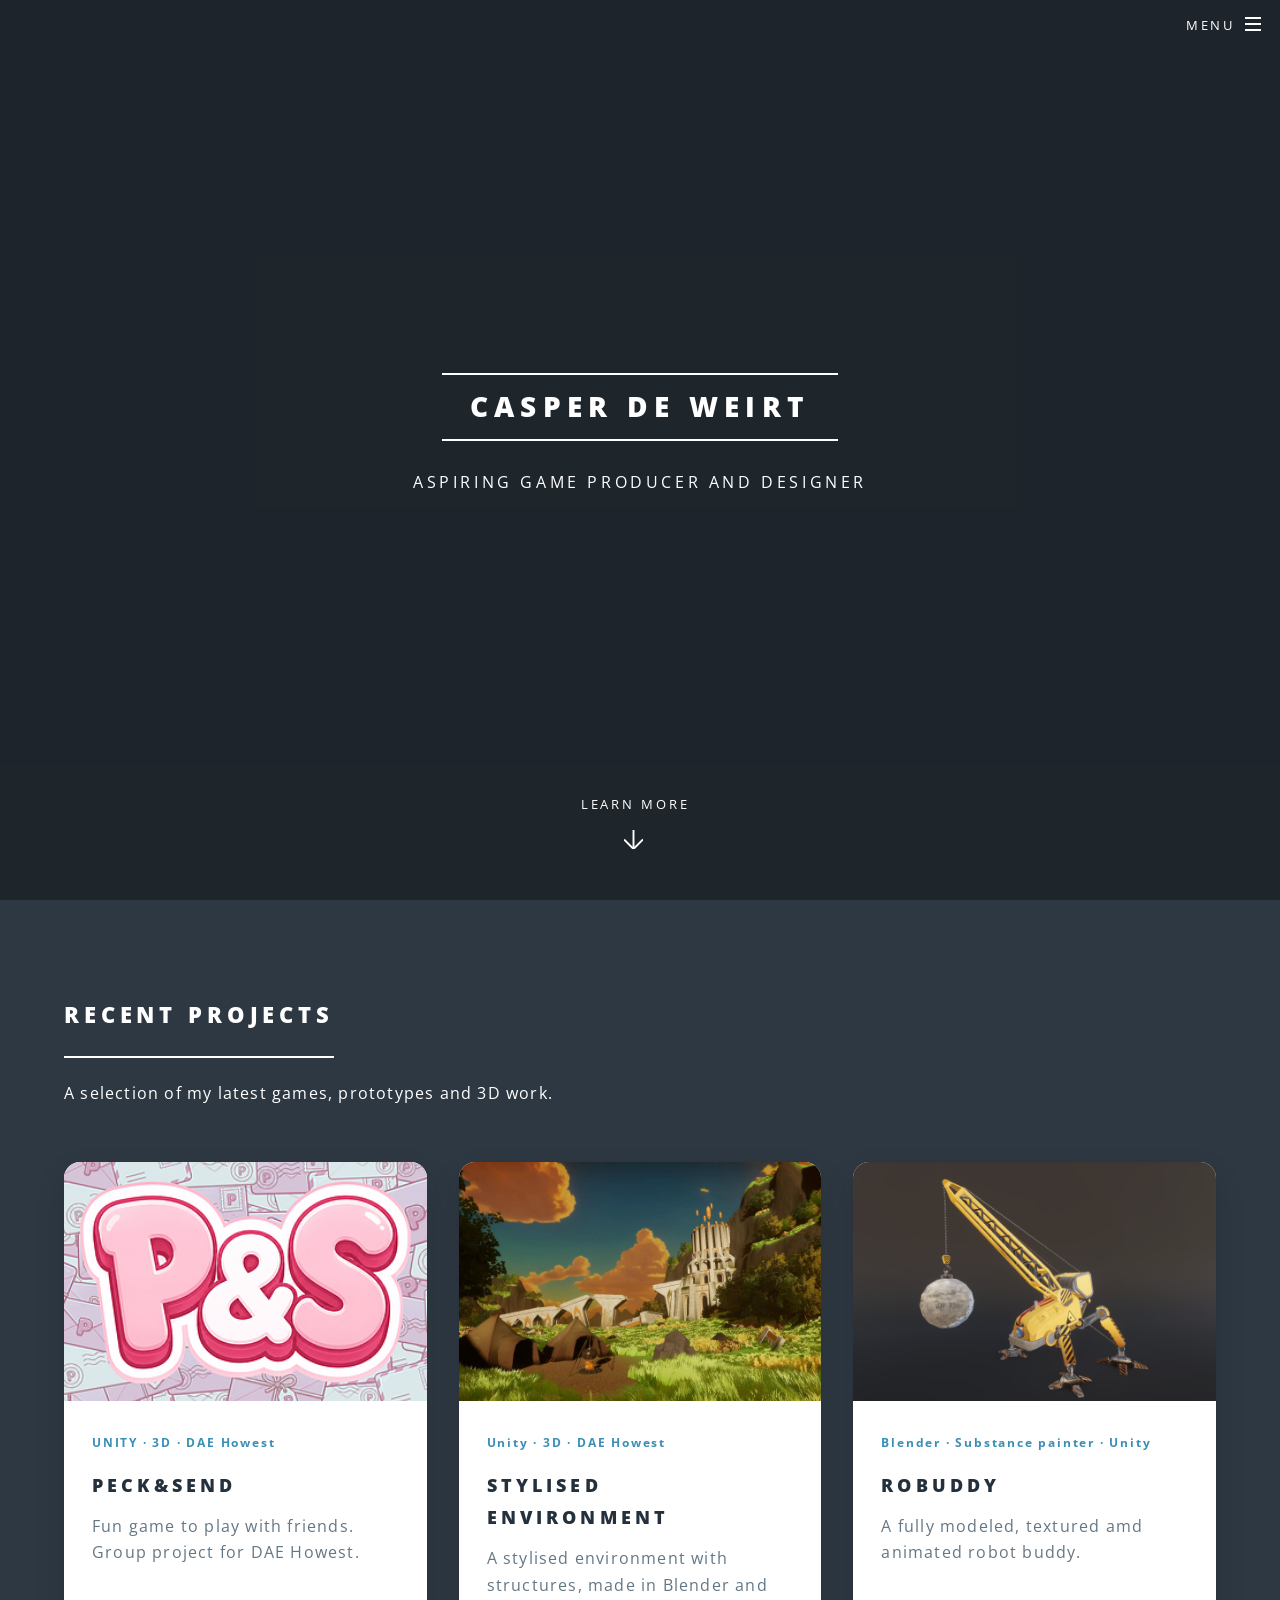
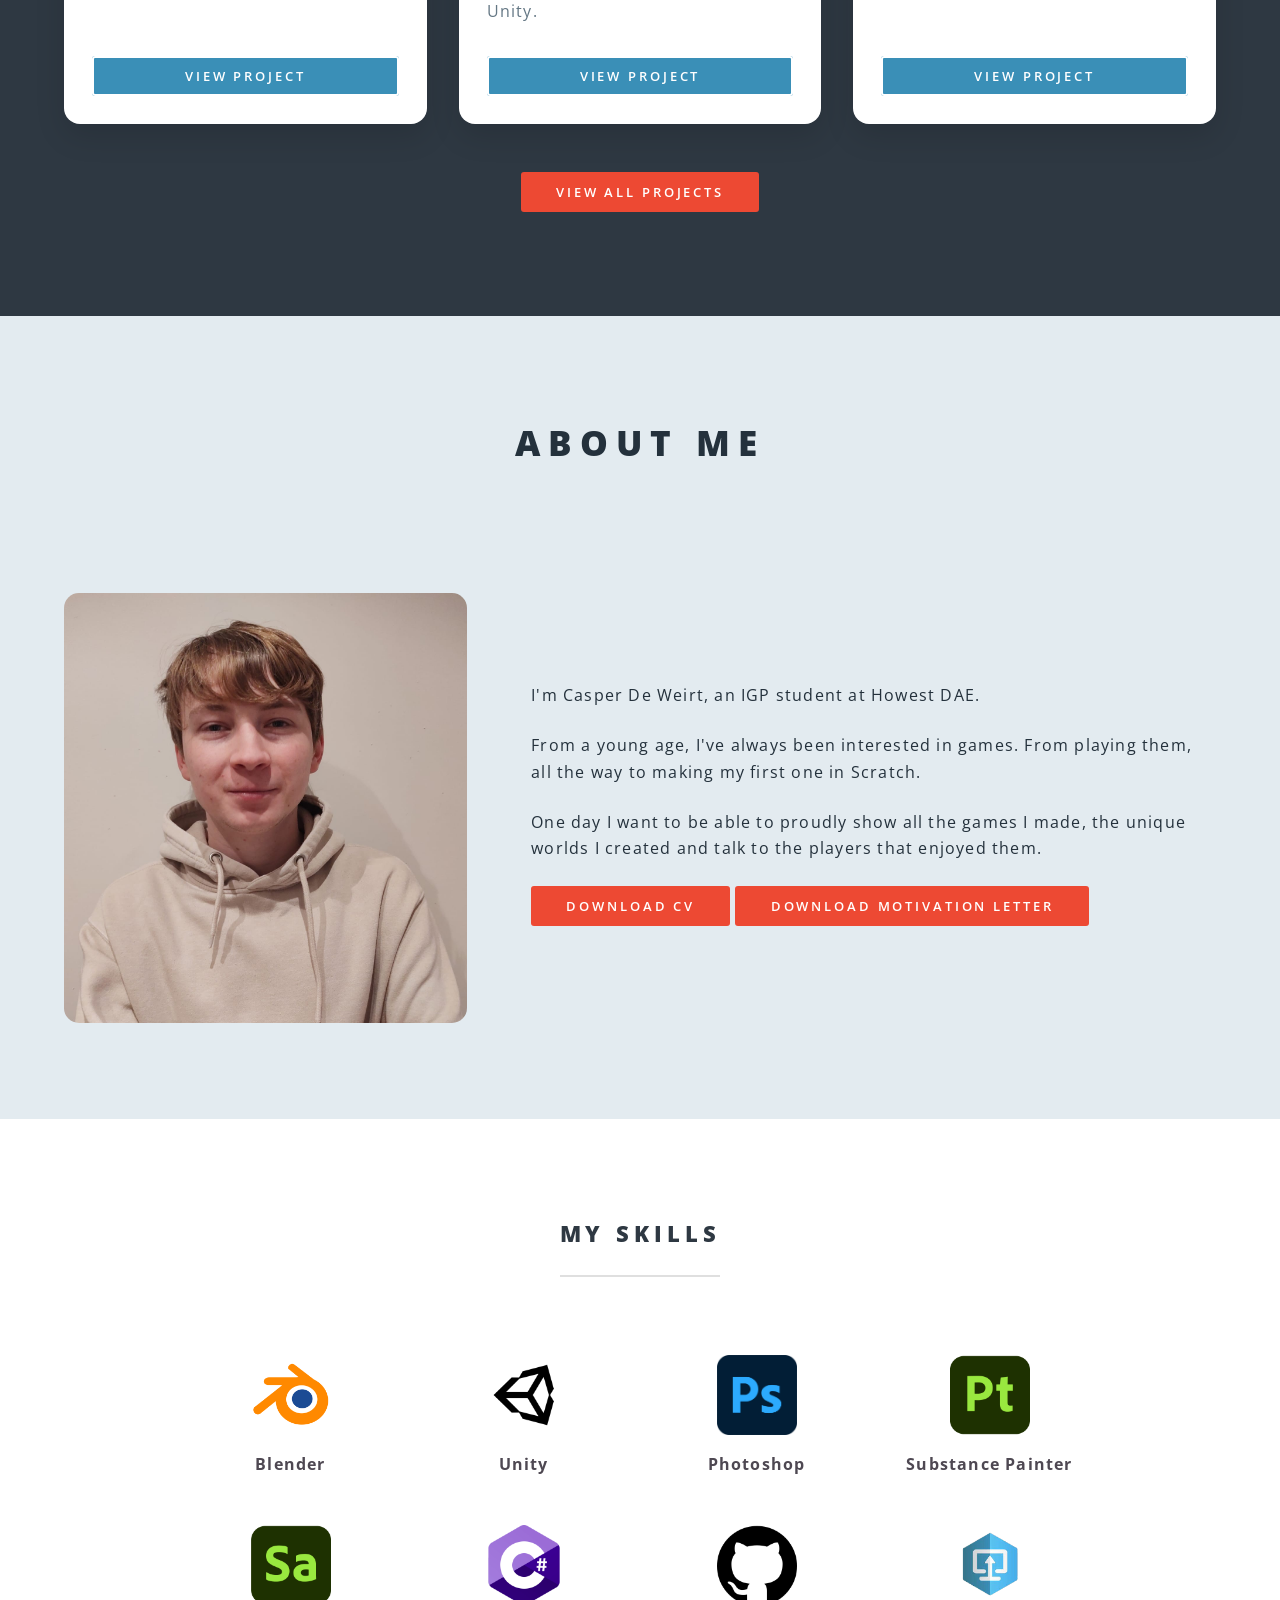
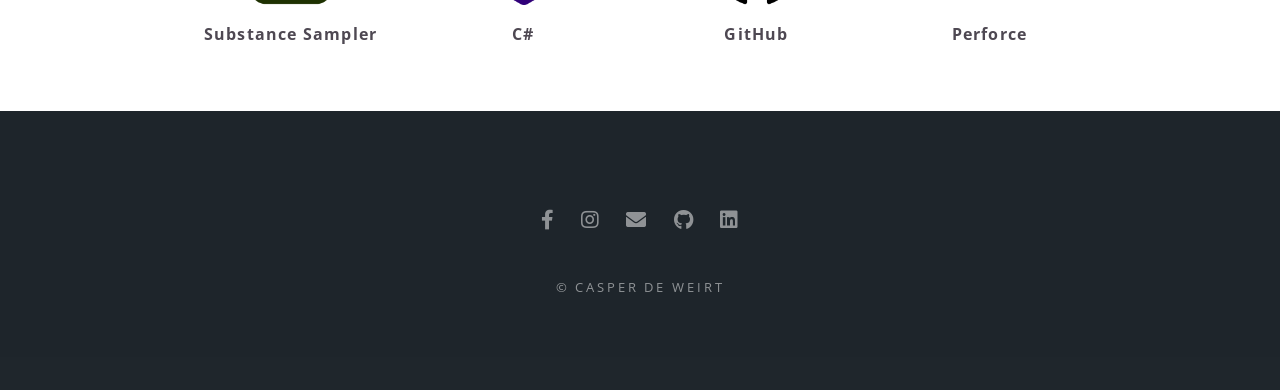
==== commit 0c9df2c1: "Update project ordering and portfolio layout" ====
--- a/Home.html
+++ b/Home.html
@@ -26,7 +26,7 @@
 							<a href="#menu" class="menuToggle"><span>Menu</span></a>
 							<div id="menu">
 								<ul>
-									<li><a href="home.html">About me</a></li>
+									<li><a href="Home.html">About me</a></li>
 									<li><a href="projects.html">projects</a></li>
 									
 
@@ -41,7 +41,7 @@
 			<section id="banner">
 
 				<video autoplay muted loop playsinline id="banner-video">
-					<source src="images/banner.mp4" type="video/mp4">
+					<source src="images/Banner.mp4" type="video/mp4">
 				</video>
 
 				<div class="video-overlay"></div>
@@ -97,7 +97,7 @@
 						<!-- Recent Project 2 -->
 						<article class="project-card">
 
-							<a href="projects/environment.html" class="project-image">
+							<a href="Projects/Environment.html" class="project-image">
 								<img src="images/proj/environment/MainPic.jpg" alt="Project 2" />
 							</a>
 
@@ -113,7 +113,7 @@
 									A stylised environment with structures, made in Blender and Unity.
 								</p>
 
-								<a href="projects/environment.html" class="button">
+								<a href="Projects/Environment.html" class="button">
 									View Project
 								</a>
 
@@ -125,7 +125,7 @@
 						<!-- Recent Project 3 -->
 						<article class="project-card">
 
-							<a href="projects/Robuddy.html" class="project-image">
+							<a href="Projects/Robuddy.html" class="project-image">
 								<img src="images/proj/Robuddy/MainPic.png" alt="Project 3" />
 							</a>
 
@@ -141,7 +141,7 @@
 									A fully modeled, textured amd animated robot buddy.
 								</p>
 
-								<a href="projects/Robuddy.html" class="button">
+								<a href="Projects/Robuddy.html" class="button">
 									View Project
 								</a>
 
@@ -182,8 +182,7 @@
 						<div class="about-text">
 
 							<p>
-								I'm Casper De Weirt, a student
-								IGP at Howest DAE.
+								I'm Casper De Weirt, an IGP student at Howest DAE.
 							</p>
 
 							<p>
@@ -192,10 +191,10 @@
 								in Scratch.
 							</p>
 
-							<p>
+							<!--<p>
 								In the first game jam I participated, I made my first
 								game in a team.
-							</p>
+							</p>-->
 
 							<p>
 								One day I want to be able to proudly show all the games
--- a/assets/css/main.css
+++ b/assets/css/main.css
@@ -4392,4 +4392,8 @@
 
 		#recent-projects .project-content .button:hover {
 			background-color: var(--accent-hover);
-		}+		}
+iframe.image.fit {
+	width: 100%;
+	height: 600px;
+}
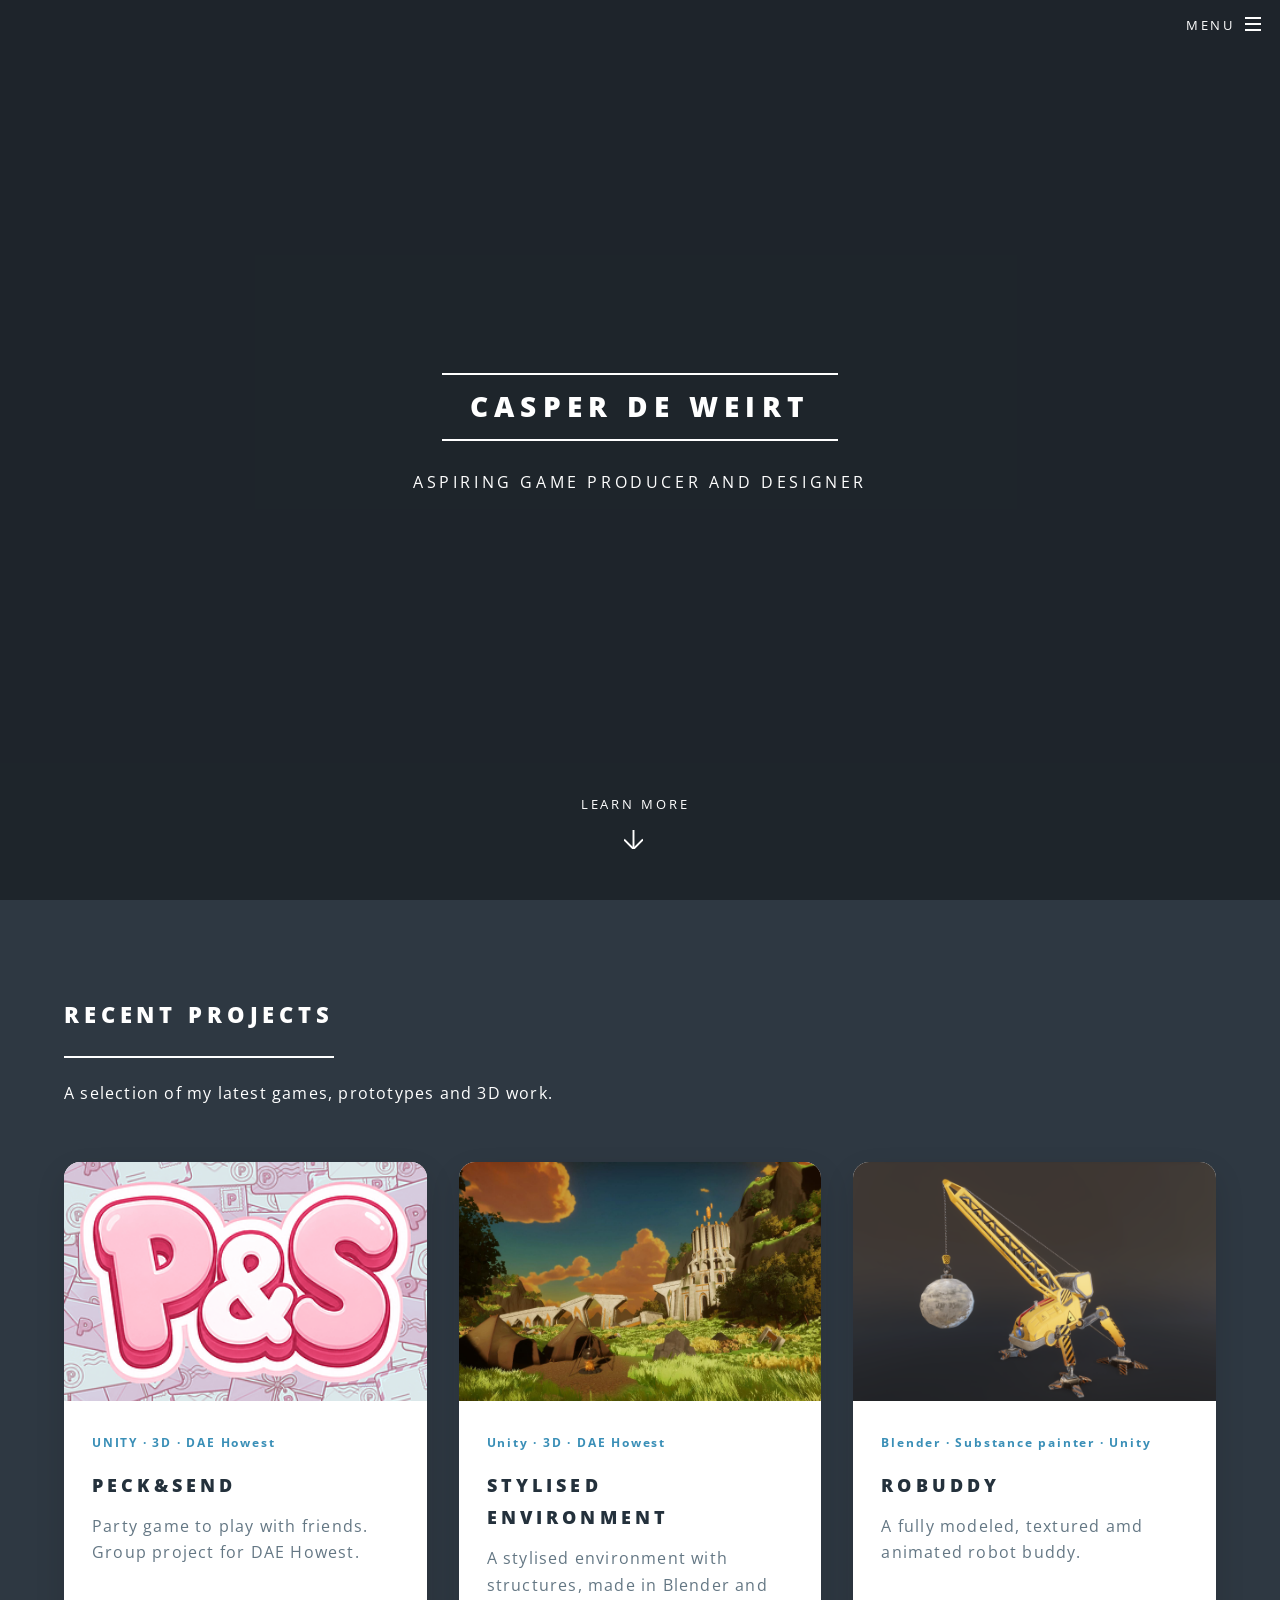
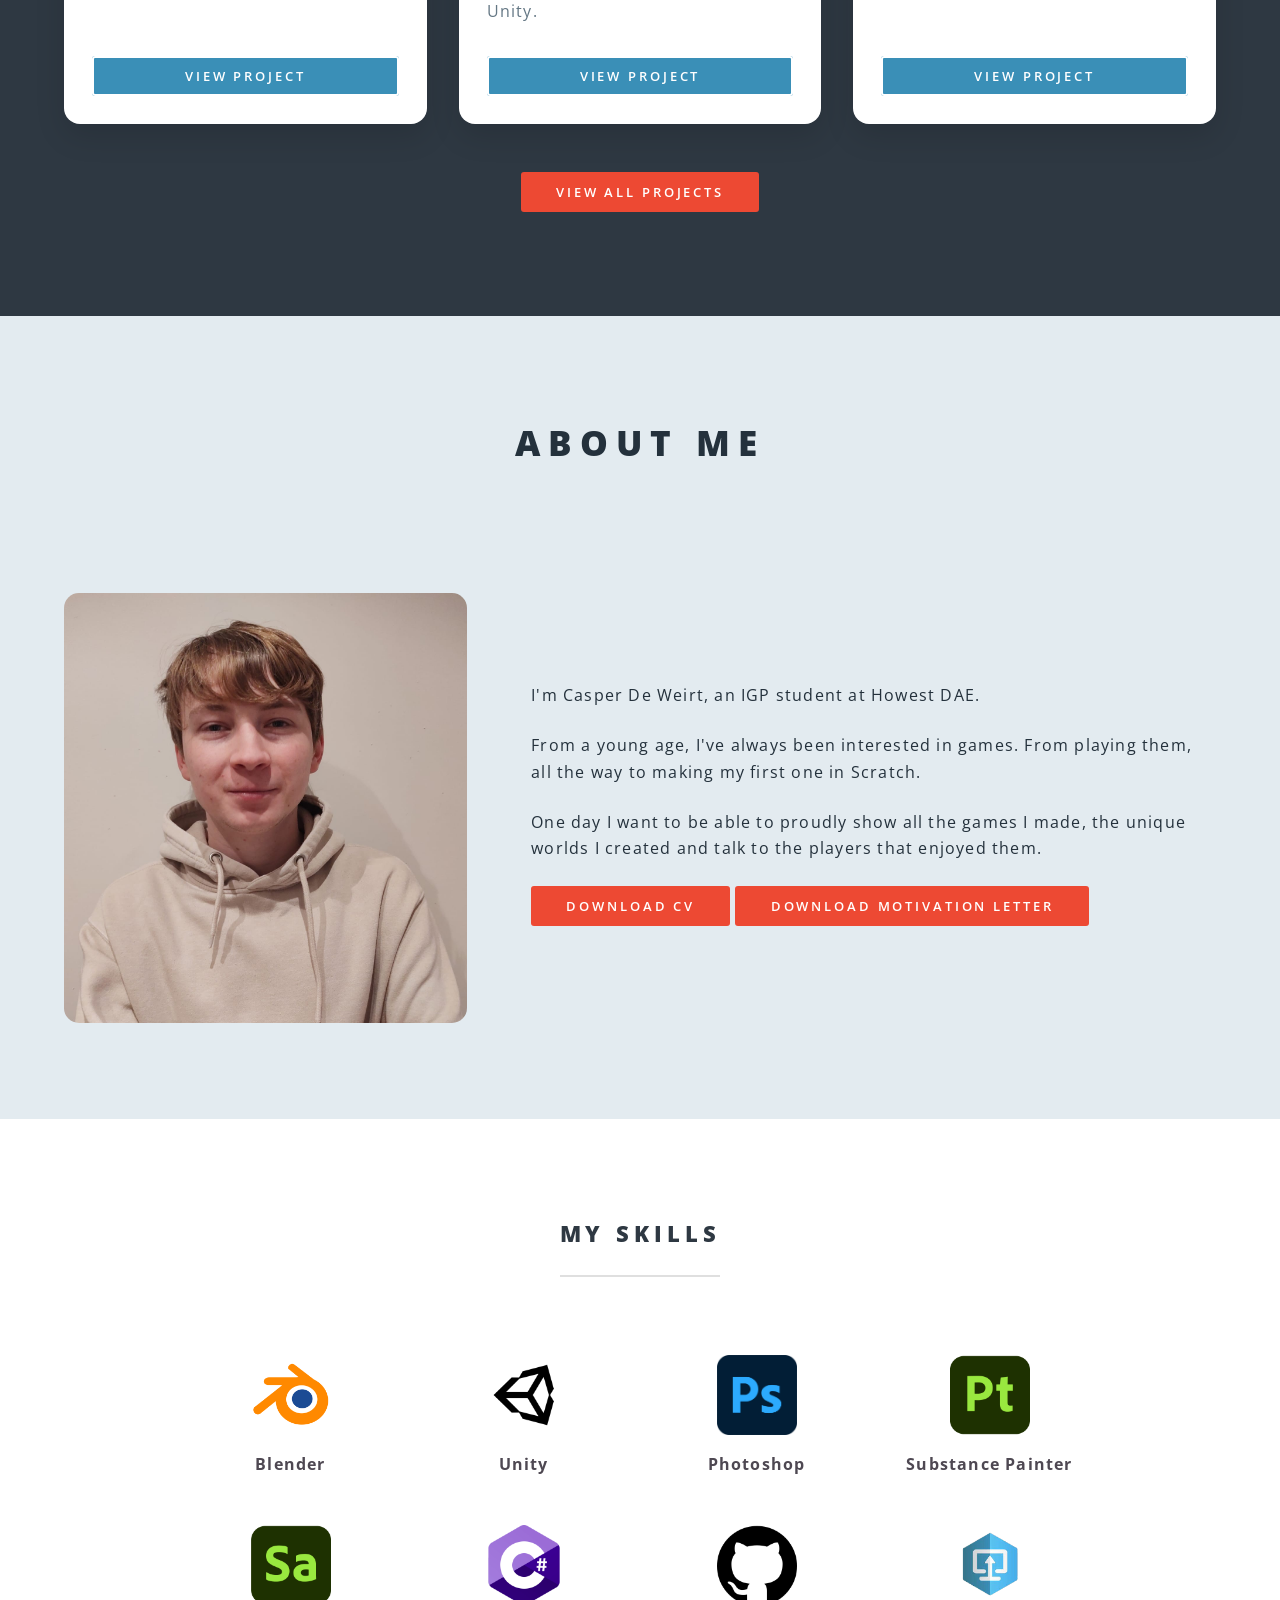
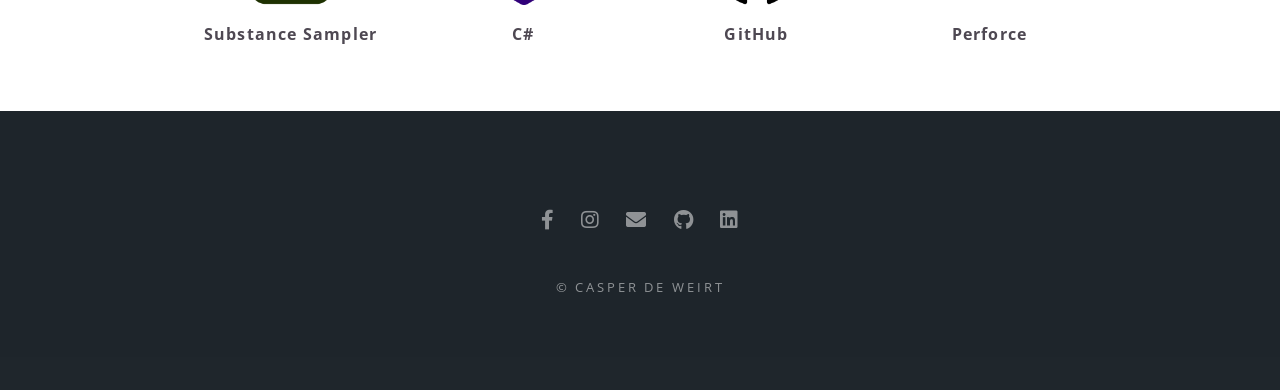
==== commit f3dc2631: "Update portfolio" ====
--- a/Home.html
+++ b/Home.html
@@ -69,7 +69,7 @@
 						<!-- Recent Project 1 -->
 						<article class="project-card">
 
-							<a href="Projects/Template.html" class="project-image">
+							<a href="Projects/Peck&Send.html" class="project-image">
 								<img src="images/proj/Peck&Send/MainPic.png" alt="Project 1" />
 							</a>
 
@@ -82,7 +82,7 @@
 								<h3>Peck&Send</h3>
 
 								<p>
-									Fun game to play with friends. Group project for DAE Howest.
+									Party game to play with friends. Group project for DAE Howest.
 								</p>
 
 								<a href="Projects/Peck&Send.html" class="button">
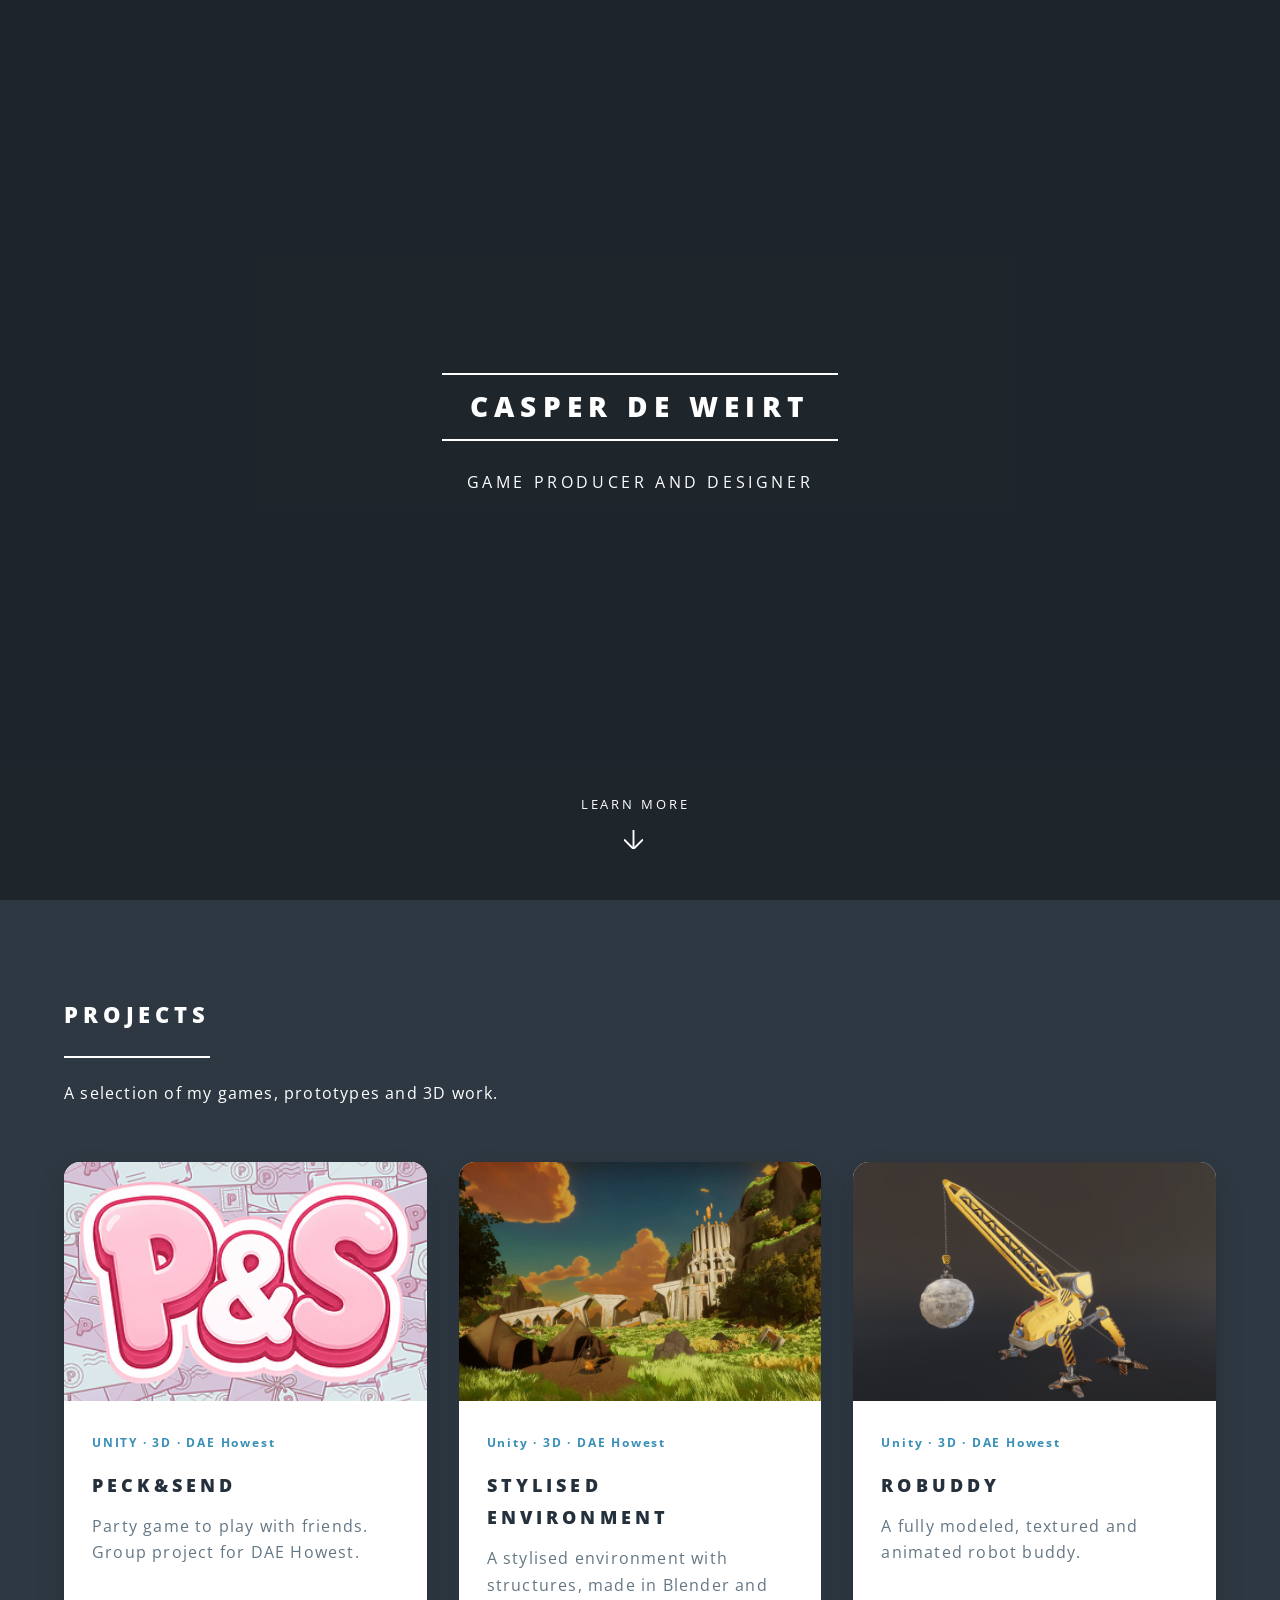
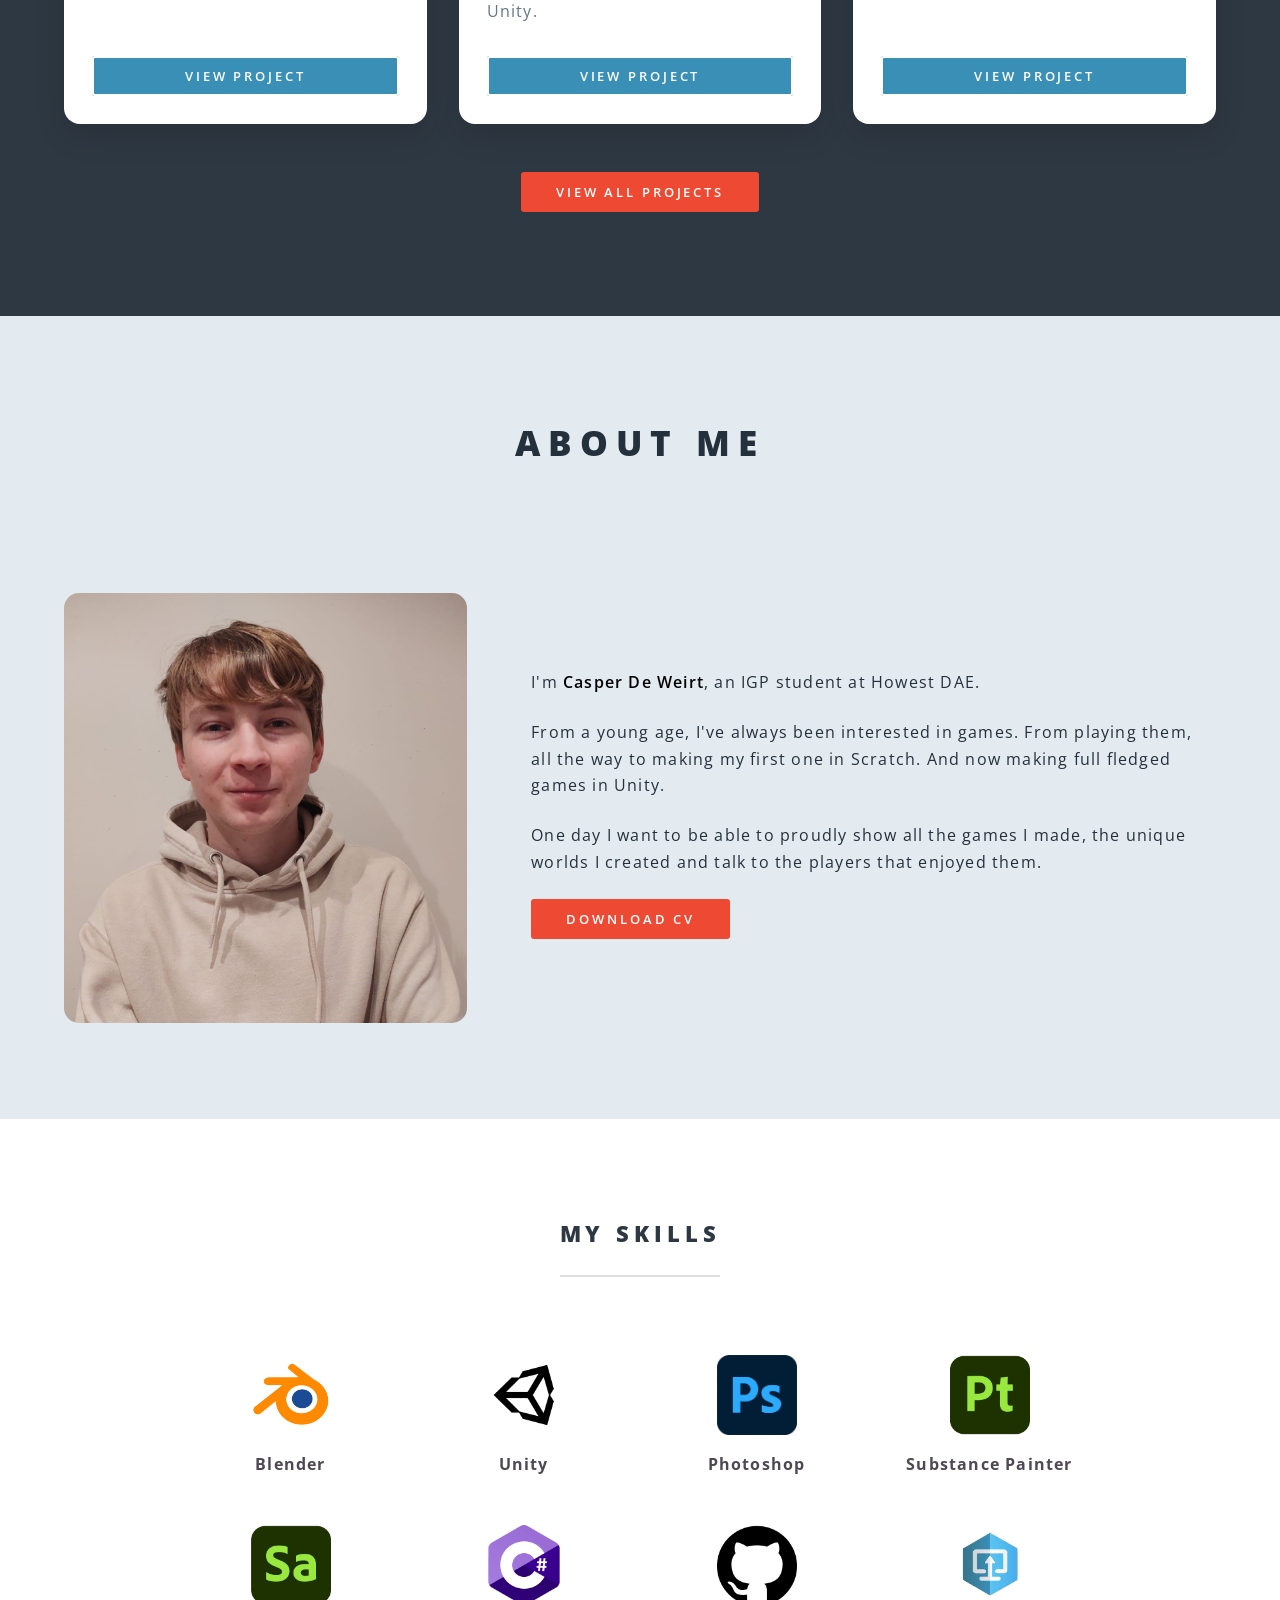
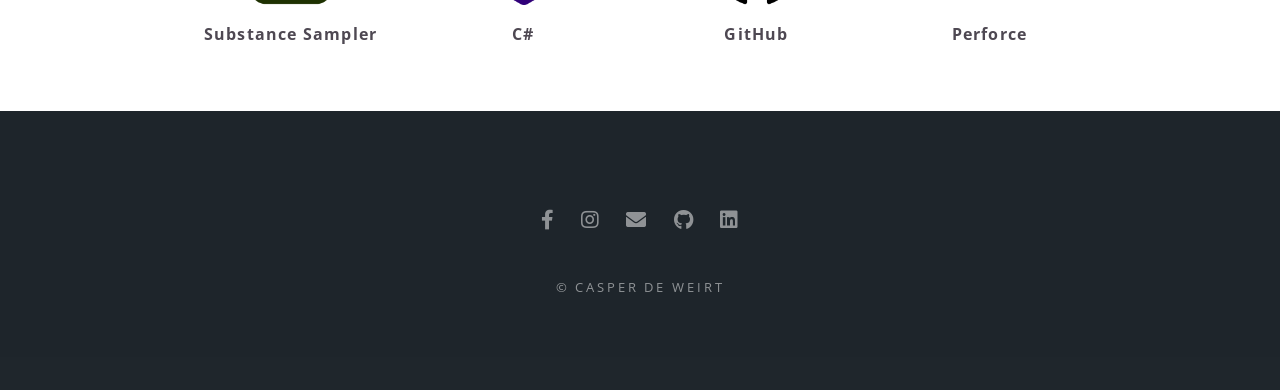
==== commit 9deb83bd: "Update portfolio" ====
--- a/Home.html
+++ b/Home.html
@@ -5,308 +5,527 @@
 	Free for personal and commercial use under the CCA 3.0 license (html5up.net/license)
 -->
 <html>
-	<head>
-		<title>About me - Casper De Weirt</title>
-		<meta charset="utf-8" />
-		<meta name="viewport" content="width=device-width, initial-scale=1, user-scalable=no" />
-		<link rel="stylesheet" href="assets/css/main.css" />
-		<noscript><link rel="stylesheet" href="assets/css/noscript.css" /></noscript>
-	</head>
-	<body class="landing is-preload">
-
-		<!-- Page Wrapper -->
-		<div id="page-wrapper">
-
-			<!-- Header -->
-			<header id="header" class="alt">
-				<h1><a href="Home.html">Casper De Weirt</a></h1>
-				<nav id="nav">
-					<ul>
-						<li class="special">
-							<a href="#menu" class="menuToggle"><span>Menu</span></a>
-							<div id="menu">
-								<ul>
-									<li><a href="Home.html">About me</a></li>
-									<li><a href="projects.html">projects</a></li>
-									
-
-								</ul>
-							</div>
-						</li>
-					</ul>
-				</nav>
-			</header>
-
-			<!-- Banner -->
-			<section id="banner">
-
-				<video autoplay muted loop playsinline id="banner-video">
-					<source src="images/Banner.mp4" type="video/mp4">
-				</video>
-
-				<div class="video-overlay"></div>
-
-				<div class="inner">
-					<h2>Casper De Weirt</h2>
-					<p>Aspiring game producer and designer</p>
+<head>
+	<title>About me - Casper De Weirt</title>
+	<meta charset="utf-8" />
+	<meta name="viewport" content="width=device-width, initial-scale=1, user-scalable=no" />
+	<link rel="stylesheet" href="assets/css/main.css" />
+	<noscript><link rel="stylesheet" href="assets/css/noscript.css" /></noscript>
+
+	<style>
+		@keyframes projectFadeIn {
+			from {
+				opacity: 0;
+				transform: translateY(15px);
+			}
+
+			to {
+				opacity: 1;
+				transform: translateY(0);
+			}
+		}
+
+		.project-extra.fade-in {
+			animation: projectFadeIn 0.5s ease;
+		}
+	</style>
+</head>
+<body class="landing is-preload">
+
+	<!-- Page Wrapper -->
+	<div id="page-wrapper">
+
+		<!-- Header -->
+		<header id="header" class="alt">
+			<h1><a href="Home.html">Casper De Weirt</a></h1>
+			
+		</header>
+
+		<!-- Banner -->
+		<section id="banner">
+
+			<video autoplay muted loop playsinline id="banner-video">
+				<source src="images/Banner.mp4" type="video/mp4">
+			</video>
+
+			<div class="video-overlay"></div>
+
+			<div class="inner">
+				<h2>Casper De Weirt</h2>
+				<p>Game producer and designer</p>
+			</div>
+
+			<a href="#one" class="more scrolly">Learn More</a>
+
+		</section>
+
+		<!-- Recent Projects -->
+		<section id="recent-projects" class="wrapper style2">
+			<div class="inner">
+
+				<header class="major">
+					<h2>Projects</h2>
+					<p>A selection of my games, prototypes and 3D work.</p>
+				</header>
+
+				<div class="projects-grid" id="projects-grid">
+
+					<!-- =================================
+						 VISIBLE PROJECTS (first 3)
+						 ================================= -->
+					<!-- Project 1 - Peck&Send -->
+					<article class="project-card">
+
+						<a href="Projects/Peck&Send.html" class="project-image">
+							<img src="images/proj/Peck&Send/MainPic.png" alt="Peck and send" />
+						</a>
+
+						<div class="project-content">
+
+							<p class="project-category">
+								UNITY · 3D · DAE Howest
+							</p>
+
+							<h3>Peck&Send</h3>
+
+							<p>
+								Party game to play with friends. Group project for DAE Howest.
+							</p>
+
+							<a href="Projects/Peck&Send.html" class="button">
+								View Project
+							</a>
+
+						</div>
+
+					</article>
+
+
+					<!-- Project 2 - Stylised environment -->
+					<article class="project-card">
+
+						<a href="Projects/Environment.html" class="project-image">
+							<img src="images/proj/environment/MainPic.jpg" alt="Stylised environment" />
+						</a>
+
+						<div class="project-content">
+
+							<p class="project-category">
+								Unity · 3D · DAE Howest
+							</p>
+
+							<h3>Stylised environment</h3>
+
+							<p>
+								A stylised environment with structures, made in Blender and Unity.
+							</p>
+
+							<a href="Projects/Environment.html" class="button">
+								View Project
+							</a>
+
+						</div>
+
+					</article>
+
+
+					<!-- Project 3 - Robuddy -->
+					<article class="project-card">
+
+						<a href="Projects/Robuddy.html" class="project-image">
+							<img src="images/proj/Robuddy/MainPic.png" alt="Robuddy" />
+						</a>
+
+						<div class="project-content">
+
+							<p class="project-category">
+								Unity · 3D · DAE Howest
+							</p>
+
+							<h3>Robuddy</h3>
+
+							<p>
+								A fully modeled, textured and animated robot buddy.
+							</p>
+
+							<a href="Projects/Robuddy.html" class="button">
+								View Project
+							</a>
+
+						</div>
+
+					</article>
+
+
+					<!-- =================================
+						 HIDDEN PROJECTS (shown after pressing "View All Projects")
+						 ================================= -->
+					<!-- Project 4 - Animated cart -->
+					<article class="project-card project-extra">
+
+						<a href="Projects/Cart.html" class="project-image">
+							<img src="images/proj/Cart/MainPic.jpg" alt="Animated cart" />
+						</a>
+
+						<div class="project-content">
+
+							<p class="project-category">
+								Unity · 3D · DAE Howest
+							</p>
+
+							<h3>Animated cart</h3>
+
+							<p>
+								A fully modeled, textured and animated racing cart.
+							</p>
+
+							<a href="Projects/Cart.html" class="button">
+								View Project
+							</a>
+
+						</div>
+
+					</article>
+
+
+					<!-- Project 5 - Party Popo -->
+					<article class="project-card project-extra">
+
+						<a href="Projects/PartyPopo.html" class="project-image">
+							<img src="images/proj/PartyPopo/MainPic.png" alt="Party Popo" />
+						</a>
+
+						<div class="project-content">
+
+							<p class="project-category">
+								Unity · 2D · Game Jam
+							</p>
+
+							<h3>Party Popo</h3>
+
+							<p>
+								Game jam project made in 32 hours
+							</p>
+
+							<a href="Projects/PartyPopo.html" class="button">
+								View Project
+							</a>
+
+						</div>
+
+					</article>
+
+
+					<!-- Project 6 - Small farm Diorama -->
+					<!--<article class="project-card project-extra">
+
+						<a href="Projects/DioramaFarm.html" class="project-image">
+							<img src="images/proj/DioramaFarm/MainPic.jpg" alt="Small farm Diorama" />
+						</a>
+
+						<div class="project-content">
+
+							<p class="project-category">
+								BLENDER · DAE Howest
+							</p>
+
+							<h3>Small farm Diorama</h3>
+
+							<p>
+								A diorama of a small farm house with a garden
+							</p>
+
+							<a href="Projects/DioramaFarm.html" class="button">
+								View Project
+							</a>
+
+						</div>
+
+					</article>-->
+
+
+					<!-- Project 7 - Go Nuts -->
+					<article class="project-card project-extra">
+
+						<a href="Projects/GoNuts.html" class="project-image">
+							<img src="images/proj/GoNuts/MainPic.png" alt="Go Nuts" />
+						</a>
+
+						<div class="project-content">
+
+							<p class="project-category">
+								Unity · 3D · Game Jam
+							</p>
+
+							<h3>Go Nuts</h3>
+
+							<p>
+								My first ever game jam project
+							</p>
+
+							<a href="Projects/GoNuts.html" class="button">
+								View Project
+							</a>
+
+						</div>
+
+					</article>
+
+
+					<!-- =================================
+						 OLD PROJECTS (still commented out, same as on projects.html)
+						 ================================= -->
+					<!--
+					<article class="project-card project-extra">
+
+						<a href="Projects/DioramaBeachProj.html" class="project-image">
+							<img src="images/proj/DioramaBeach/MainPic.jpg" alt="Beach Diorama" />
+						</a>
+
+						<div class="project-content">
+
+							<p class="project-category">
+								Blender · Photoshop · DAE Howest
+							</p>
+
+							<h3>Beach Diorama</h3>
+
+							<p>
+								A diorama of a beach house
+							</p>
+
+							<a href="Projects/DioramaBeachProj.html" class="button">
+								View Project
+							</a>
+
+						</div>
+
+					</article>
+
+					<article class="project-card project-extra">
+
+						<a href="Projects/SimpleScene.html" class="project-image">
+							<img src="images/proj/SimpleScene/MainPic.png" alt="Simple Star Wars scene" />
+						</a>
+
+						<div class="project-content">
+
+							<p class="project-category">
+								BLENDER · DAE Howest
+							</p>
+
+							<h3>Simple Star Wars scene</h3>
+
+							<p>
+								A scene made from simple shapes
+							</p>
+
+							<a href="Projects/SimpleScene.html" class="button">
+								View Project
+							</a>
+
+						</div>
+
+					</article>
+					-->
+
 				</div>
 
-				<a href="#one" class="more scrolly">Learn More</a>
-
-			</section>
-
-			<!-- Recent Projects -->
-			<section id="recent-projects" class="wrapper style2">
-				<div class="inner">
-
-					<header class="major">
-						<h2>Recent Projects</h2>
-						<p>A selection of my latest games, prototypes and 3D work.</p>
-					</header>
-
-					<div class="projects-grid">
-
-						<!-- Recent Project 1 -->
-						<article class="project-card">
-
-							<a href="Projects/Peck&Send.html" class="project-image">
-								<img src="images/proj/Peck&Send/MainPic.png" alt="Project 1" />
-							</a>
-
-							<div class="project-content">
-
-								<p class="project-category">
-									UNITY · 3D · DAE Howest
-								</p>
-
-								<h3>Peck&Send</h3>
-
-								<p>
-									Party game to play with friends. Group project for DAE Howest.
-								</p>
-
-								<a href="Projects/Peck&Send.html" class="button">
-									View Project
-								</a>
-
-							</div>
-
-						</article>
-
-
-						<!-- Recent Project 2 -->
-						<article class="project-card">
-
-							<a href="Projects/Environment.html" class="project-image">
-								<img src="images/proj/environment/MainPic.jpg" alt="Project 2" />
-							</a>
-
-							<div class="project-content">
-
-                                <p class="project-category">
-                                    Unity · 3D · DAE Howest
-                                </p>
-
-								<h3>Stylised environment</h3>
-
-								<p>
-									A stylised environment with structures, made in Blender and Unity.
-								</p>
-
-								<a href="Projects/Environment.html" class="button">
-									View Project
-								</a>
-
-							</div>
-
-						</article>
-
-
-						<!-- Recent Project 3 -->
-						<article class="project-card">
-
-							<a href="Projects/Robuddy.html" class="project-image">
-								<img src="images/proj/Robuddy/MainPic.png" alt="Project 3" />
-							</a>
-
-							<div class="project-content">
-
-                                <p class="project-category">
-                                    Blender · Substance painter · Unity
-                                </p>
-
-								<h3>Robuddy</h3>
-
-								<p>
-									A fully modeled, textured amd animated robot buddy.
-								</p>
-
-								<a href="Projects/Robuddy.html" class="button">
-									View Project
-								</a>
-
-							</div>
-
-						</article>
-
-					</div>
-
-
-					<!-- View All Projects -->
-
-					<ul class="actions special" style="margin-top: 3em;">
-						<li>
-							<a href="projects.html" class="button primary">
-								View All Projects
-							</a>
-						</li>
-					</ul>
-
-				</div>
-			</section>
-
-			<!-- About me -->
-			<section id="one" class="wrapper style1">
-				<div class="inner">
-
-					<header class="major about-title">
-						<h2>About Me</h2>
-					</header>
-
-					<div class="about-content">
-
-						<div class="about-image">
-							<img src="images/Me.jpg" alt="Casper De Weirt" />
-						</div>
-
-						<div class="about-text">
-
-							<p>
-								I'm Casper De Weirt, an IGP student at Howest DAE.
-							</p>
-
-							<p>
-								From a young age, I've always been interested in games.
-								From playing them, all the way to making my first one
-								in Scratch.
-							</p>
-
-							<!--<p>
-								In the first game jam I participated, I made my first
-								game in a team.
-							</p>-->
-
-							<p>
-								One day I want to be able to proudly show all the games
-								I made, the unique worlds I created and talk to the
-								players that enjoyed them.
-							</p>
-
-							<div class="about-buttons">
-								<a href="pdfs/CasperDeWeirt-CV.pdf" download class="button primary">
-									Download CV
-								</a>
-
-								<a href="pdfs/MotivationLetter.pdf" download class="button primary">
-									Download Motivation Letter
-								</a>
-							</div>
-
-						</div>
-
-					</div>
-
-				</div>
-			</section>
-
-			<!-- Skills -->
-			<section id="skills" class="wrapper style5">
-				<div class="inner">
-
-					<header class="major skills-title">
-						<h2>My Skills</h2>
-					</header>
-
-					<div class="skills-grid">
-
-						<div class="skill">
-							<img src="images/icons/blender.png" alt="Blender">
-							<p>Blender</p>
-						</div>
-
-						<div class="skill">
-							<img src="images/icons/unity.png" alt="Unity">
-							<p>Unity</p>
-						</div>
-
-						<div class="skill">
-							<img src="images/icons/photoshop.png" alt="Photoshop">
-							<p>Photoshop</p>
-						</div>
-
-						<div class="skill">
-							<img src="images/icons/substance-painter.png" alt="Substance 3D Painter">
-							<p>Substance Painter</p>
-						</div>
-
-						<div class="skill">
-							<img src="images/icons/substance-sampler.png" alt="Substance 3D Sampler">
-							<p>Substance Sampler</p>
-						</div>
-
-						<div class="skill">
-							<img src="images/icons/csharp.png" alt="C#">
-							<p>C#</p>
-						</div>
-
-						<div class="skill">
-							<img src="images/icons/github.png" alt="GitHub">
-							<p>GitHub</p>
-						</div>
-
-						<div class="skill">
-							<img src="images/icons/perforce.png" alt="Perforce">
-							<p>Perforce</p>
-						</div>
-
-					</div>
-
-				</div>
-			</section>
-						
-			
-			<!-- Footer -->
-			<footer id="footer">
-				<ul class="icons">
-					<li><a href="https://www.facebook.com/profile.php?id=100070098186497" class="icon brands fa-facebook-f"><span class="label">Facebook</span></a></li>
-					<li><a href="https://www.instagram.com/casperdeweirt/" class="icon brands fa-instagram"><span class="label">Instagram</span></a></li>
-					<li><a href="mailto:casper.de.weirt@gmail.com" class="icon solid fa-envelope"><span class="label">Email</span></a></li>
-					<li><a href="https://github.com/CasperDeWeirt"class="icon brands fa-github"target="_blank"><span class="label">GitHub</span></a></li>
+
+				<!-- View All Projects (toggle) -->
+
+				<ul class="actions special" style="margin-top: 3em;">
 					<li>
-						<a href="https://www.linkedin.com/in/casper-de-weirt-03b57b2b7"
-						   class="icon brands fa-linkedin"
-						   target="_blank"
-						   rel="noopener noreferrer">
-							<span class="label">LinkedIn</span>
+						<a href="#" id="toggle-projects" class="button primary">
+							View All Projects
 						</a>
 					</li>
 				</ul>
-				<ul class="copyright">
-					<li>&copy; Casper De Weirt</li>
-					
-				</ul>
-			</footer>
-
-		</div>
-
-		<!-- Scripts -->
-			<script src="assets/js/jquery.min.js"></script>
-			<script src="assets/js/jquery.scrollex.min.js"></script>
-			<script src="assets/js/jquery.scrolly.min.js"></script>
-			<script src="assets/js/browser.min.js"></script>
-			<script src="assets/js/breakpoints.min.js"></script>
-			<script src="assets/js/util.js"></script>
-			<script src="assets/js/main.js"></script>
-
-	</body>
+
+			</div>
+		</section>
+
+		<!-- About me -->
+		<section id="one" class="wrapper style1">
+			<div class="inner">
+
+				<header class="major about-title">
+					<h2>About Me</h2>
+				</header>
+
+				<div class="about-content">
+
+					<div class="about-image">
+						<img src="images/Me.jpg" alt="Casper De Weirt" />
+					</div>
+
+					<div class="about-text">
+
+						<p>
+							I'm <strong>Casper De Weirt</strong>, an IGP student at Howest DAE.
+						</p>
+
+                        <p>
+                            From a young age, I've always been interested in games.
+                            From playing them, all the way to making my first one
+                            in Scratch. And now making full fledged games in Unity.
+                        </p>
+
+                        <p>
+							One day I want to be able to proudly show all the games
+							I made, the unique worlds I created and talk to the
+							players that enjoyed them.
+						</p>
+
+						<div class="about-buttons">
+							<a href="pdfs/CasperDeWeirt-CV.pdf" download class="button primary">
+								Download CV
+							</a>
+
+							<!--<a href="pdfs/MotivationLetter - Casper De Weirt.pdf" download class="button primary">
+								Download Motivation Letter
+							</a>-->
+						</div>
+
+					</div>
+
+				</div>
+
+			</div>
+		</section>
+
+		<!-- Skills -->
+		<section id="skills" class="wrapper style5">
+			<div class="inner">
+
+				<header class="major skills-title">
+					<h2>My Skills</h2>
+				</header>
+
+				<div class="skills-grid">
+
+					<div class="skill">
+						<img src="images/icons/blender.png" alt="Blender">
+						<p>Blender</p>
+					</div>
+
+					<div class="skill">
+						<img src="images/icons/unity.png" alt="Unity">
+						<p>Unity</p>
+					</div>
+
+					<div class="skill">
+						<img src="images/icons/photoshop.png" alt="Photoshop">
+						<p>Photoshop</p>
+					</div>
+
+					<div class="skill">
+						<img src="images/icons/substance-painter.png" alt="Substance 3D Painter">
+						<p>Substance Painter</p>
+					</div>
+
+					<div class="skill">
+						<img src="images/icons/substance-sampler.png" alt="Substance 3D Sampler">
+						<p>Substance Sampler</p>
+					</div>
+
+					<div class="skill">
+						<img src="images/icons/csharp.png" alt="C#">
+						<p>C#</p>
+					</div>
+
+					<div class="skill">
+						<img src="images/icons/github.png" alt="GitHub">
+						<p>GitHub</p>
+					</div>
+
+					<div class="skill">
+						<img src="images/icons/perforce.png" alt="Perforce">
+						<p>Perforce</p>
+					</div>
+
+				</div>
+
+			</div>
+		</section>
+
+
+		<!-- Footer -->
+		<footer id="footer">
+			<ul class="icons">
+				<li><a href="https://www.facebook.com/profile.php?id=100070098186497" class="icon brands fa-facebook-f"><span class="label">Facebook</span></a></li>
+				<li><a href="https://www.instagram.com/casperdeweirt/" class="icon brands fa-instagram"><span class="label">Instagram</span></a></li>
+				<li><a href="mailto:casper.de.weirt@gmail.com" class="icon solid fa-envelope"><span class="label">Email</span></a></li>
+				<li><a href="https://github.com/CasperDeWeirt" class="icon brands fa-github" target="_blank"><span class="label">GitHub</span></a></li>
+				<li>
+					<a href="https://www.linkedin.com/in/casper-de-weirt-03b57b2b7"
+					   class="icon brands fa-linkedin"
+					   target="_blank"
+					   rel="noopener noreferrer">
+						<span class="label">LinkedIn</span>
+					</a>
+				</li>
+			</ul>
+			<ul class="copyright">
+				<li>&copy; Casper De Weirt</li>
+
+			</ul>
+		</footer>
+
+	</div>
+
+	<!-- Scripts -->
+	<script src="assets/js/jquery.min.js"></script>
+	<script src="assets/js/jquery.scrollex.min.js"></script>
+	<script src="assets/js/jquery.scrolly.min.js"></script>
+	<script src="assets/js/browser.min.js"></script>
+	<script src="assets/js/breakpoints.min.js"></script>
+	<script src="assets/js/util.js"></script>
+	<script src="assets/js/main.js"></script>
+
+	<!-- Show / hide extra projects -->
+	<script>
+		document.addEventListener("DOMContentLoaded", function () {
+
+			var grid = document.getElementById("projects-grid");
+			var button = document.getElementById("toggle-projects");
+
+			if (!grid || !button) return;
+
+			var extras = grid.querySelectorAll(".project-extra");
+			var showing = false;
+
+			// Hide the extra projects on load (inline style always wins over main.css)
+			extras.forEach(function (card) {
+				card.style.display = "none";
+			});
+
+			button.addEventListener("click", function (e) {
+				e.preventDefault();
+
+				showing = !showing;
+
+				extras.forEach(function (card) {
+					if (showing) {
+						card.style.display = "";   // back to the theme's normal display value
+						card.classList.add("fade-in");
+					} else {
+						card.style.display = "none";
+						card.classList.remove("fade-in");
+					}
+				});
+
+				button.textContent = showing ? "Show Less" : "View All Projects";
+
+				// When collapsing, scroll back to the top of the projects section
+				if (!showing) {
+					document.getElementById("recent-projects")
+						.scrollIntoView({ behavior: "smooth", block: "start" });
+				}
+			});
+
+		});
+	</script>
+
+</body>
 </html>
--- a/assets/css/main.css
+++ b/assets/css/main.css
@@ -36,11 +36,13 @@
 	border: 0;
 	font-size: 100%;
 	font: inherit;
-	vertical-align: baseline;}
+	vertical-align: baseline;
+}
 
 article, aside, details, figcaption, figure,
 footer, header, hgroup, menu, nav, section {
-	display: block;}
+	display: block;
+}
 
 body {
 	line-height: 1;
@@ -87,217 +89,455 @@
 
 /* Basic */
 
-	@-ms-viewport {
-		width: device-width;
-	}
-
-	html {
-		box-sizing: border-box;
-	}
-
-	*, *:before, *:after {
-		box-sizing: inherit;
-	}
-
-	body {
-		background: #2e3842;
-	}
-
-		body.is-preload *, body.is-preload *:before, body.is-preload *:after {
-			-moz-animation: none !important;
-			-webkit-animation: none !important;
-			-ms-animation: none !important;
-			animation: none !important;
-			-moz-transition: none !important;
-			-webkit-transition: none !important;
-			-ms-transition: none !important;
-			transition: none !important;
-		}
+@-ms-viewport {
+	width: device-width;
+}
+
+html {
+	box-sizing: border-box;
+}
+
+*, *:before, *:after {
+	box-sizing: inherit;
+}
+
+body {
+	background: #2e3842;
+}
+
+	body.is-preload *, body.is-preload *:before, body.is-preload *:after {
+		-moz-animation: none !important;
+		-webkit-animation: none !important;
+		-ms-animation: none !important;
+		animation: none !important;
+		-moz-transition: none !important;
+		-webkit-transition: none !important;
+		-ms-transition: none !important;
+		transition: none !important;
+	}
+
+body, input, select, textarea {
+	color: #fff;
+	font-family: "Open Sans", Helvetica, sans-serif;
+	font-size: 15pt;
+	font-weight: 400;
+	letter-spacing: 0.075em;
+	line-height: 1.65em;
+}
+
+@media screen and (max-width: 1680px) {
 
 	body, input, select, textarea {
-		color: #fff;
-		font-family: "Open Sans", Helvetica, sans-serif;
-		font-size: 15pt;
-		font-weight: 400;
-		letter-spacing: 0.075em;
-		line-height: 1.65em;
-	}
-
-		@media screen and (max-width: 1680px) {
-
-			body, input, select, textarea {
-				font-size: 13pt;
-			}
-
-		}
-
-		@media screen and (max-width: 1280px) {
-
-			body, input, select, textarea {
-				font-size: 12pt;
-			}
-
-		}
-
-		@media screen and (max-width: 736px) {
-
-			body, input, select, textarea {
-				font-size: 11pt;
-				letter-spacing: 0.0375em;
-			}
-
-		}
-
-	a {
-		-moz-transition: color 0.2s ease, border-bottom-color 0.2s ease;
-		-webkit-transition: color 0.2s ease, border-bottom-color 0.2s ease;
-		-ms-transition: color 0.2s ease, border-bottom-color 0.2s ease;
-		transition: color 0.2s ease, border-bottom-color 0.2s ease;
-		border-bottom: dotted 1px;
+		font-size: 13pt;
+	}
+}
+
+@media screen and (max-width: 1280px) {
+
+	body, input, select, textarea {
+		font-size: 12pt;
+	}
+}
+
+@media screen and (max-width: 736px) {
+
+	body, input, select, textarea {
+		font-size: 11pt;
+		letter-spacing: 0.0375em;
+	}
+}
+
+a {
+	-moz-transition: color 0.2s ease, border-bottom-color 0.2s ease;
+	-webkit-transition: color 0.2s ease, border-bottom-color 0.2s ease;
+	-ms-transition: color 0.2s ease, border-bottom-color 0.2s ease;
+	transition: color 0.2s ease, border-bottom-color 0.2s ease;
+	border-bottom: dotted 1px;
+	color: inherit;
+	text-decoration: none;
+}
+
+	a:hover {
+		border-bottom-color: transparent;
+	}
+
+strong, b {
+	color: #fff;
+	font-weight: 600;
+}
+
+em, i {
+	font-style: italic;
+}
+
+p {
+	margin: 0 0 2em 0;
+}
+
+h1, h2, h3, h4, h5, h6 {
+	color: #fff;
+	font-weight: 800;
+	letter-spacing: 0.225em;
+	line-height: 1em;
+	margin: 0 0 1em 0;
+	text-transform: uppercase;
+}
+
+	h1 a, h2 a, h3 a, h4 a, h5 a, h6 a {
 		color: inherit;
 		text-decoration: none;
 	}
 
-		a:hover {
-			border-bottom-color: transparent;
-		}
-
-	strong, b {
-		color: #fff;
-		font-weight: 600;
-	}
-
-	em, i {
-		font-style: italic;
-	}
-
-	p {
-		margin: 0 0 2em 0;
-	}
-
-	h1, h2, h3, h4, h5, h6 {
-		color: #fff;
-		font-weight: 800;
-		letter-spacing: 0.225em;
-		line-height: 1em;
-		margin: 0 0 1em 0;
-		text-transform: uppercase;
-	}
-
-		h1 a, h2 a, h3 a, h4 a, h5 a, h6 a {
-			color: inherit;
-			text-decoration: none;
-		}
+h2 {
+	font-size: 1.35em;
+	line-height: 1.75em;
+}
+
+@media screen and (max-width: 736px) {
 
 	h2 {
-		font-size: 1.35em;
+		font-size: 1.1em;
+		line-height: 1.65em;
+	}
+}
+
+h3 {
+	font-size: 1.15em;
+	line-height: 1.75em;
+}
+
+@media screen and (max-width: 736px) {
+
+	h3 {
+		font-size: 1em;
+		line-height: 1.65em;
+	}
+}
+
+h4 {
+	font-size: 1em;
+	line-height: 1.5em;
+}
+
+h5 {
+	font-size: 0.8em;
+	line-height: 1.5em;
+}
+
+h6 {
+	font-size: 0.7em;
+	line-height: 1.5em;
+}
+
+sub {
+	font-size: 0.8em;
+	position: relative;
+	top: 0.5em;
+}
+
+sup {
+	font-size: 0.8em;
+	position: relative;
+	top: -0.5em;
+}
+
+hr {
+	border: 0;
+	border-bottom: solid 2px #fff;
+	margin: 3em 0;
+}
+
+	hr.major {
+		margin: 4.5em 0;
+	}
+
+blockquote {
+	border-left: solid 4px #fff;
+	font-style: italic;
+	margin: 0 0 2em 0;
+	padding: 0.5em 0 0.5em 2em;
+}
+
+code {
+	background: rgba(144, 144, 144, 0.25);
+	border-radius: 3px;
+	font-family: "Courier New", monospace;
+	font-size: 0.9em;
+	letter-spacing: 0;
+	margin: 0 0.25em;
+	padding: 0.25em 0.65em;
+}
+
+pre {
+	-webkit-overflow-scrolling: touch;
+	font-family: "Courier New", monospace;
+	font-size: 0.9em;
+	margin: 0 0 2em 0;
+}
+
+	pre code {
+		display: block;
 		line-height: 1.75em;
-	}
-
-		@media screen and (max-width: 736px) {
-
-			h2 {
-				font-size: 1.1em;
-				line-height: 1.65em;
-			}
-
-		}
-
-	h3 {
-		font-size: 1.15em;
-		line-height: 1.75em;
-	}
-
-		@media screen and (max-width: 736px) {
-
-			h3 {
-				font-size: 1em;
-				line-height: 1.65em;
-			}
-
-		}
-
-	h4 {
-		font-size: 1em;
-		line-height: 1.5em;
-	}
-
-	h5 {
-		font-size: 0.8em;
-		line-height: 1.5em;
-	}
-
-	h6 {
-		font-size: 0.7em;
-		line-height: 1.5em;
-	}
-
-	sub {
-		font-size: 0.8em;
-		position: relative;
-		top: 0.5em;
-	}
-
-	sup {
-		font-size: 0.8em;
-		position: relative;
-		top: -0.5em;
-	}
-
-	hr {
-		border: 0;
-		border-bottom: solid 2px #fff;
-		margin: 3em 0;
-	}
-
-		hr.major {
-			margin: 4.5em 0;
-		}
-
-	blockquote {
-		border-left: solid 4px #fff;
-		font-style: italic;
-		margin: 0 0 2em 0;
-		padding: 0.5em 0 0.5em 2em;
-	}
-
-	code {
-		background: rgba(144, 144, 144, 0.25);
-		border-radius: 3px;
-		font-family: "Courier New", monospace;
-		font-size: 0.9em;
-		letter-spacing: 0;
-		margin: 0 0.25em;
-		padding: 0.25em 0.65em;
-	}
-
-	pre {
-		-webkit-overflow-scrolling: touch;
-		font-family: "Courier New", monospace;
-		font-size: 0.9em;
-		margin: 0 0 2em 0;
-	}
-
-		pre code {
-			display: block;
-			line-height: 1.75em;
-			padding: 1em 1.5em;
-			overflow-x: auto;
-		}
-
-	.align-left {
-		text-align: left;
-	}
-
-	.align-center {
-		text-align: center;
-	}
-
-	.align-right {
-		text-align: right;
-	}
+		padding: 1em 1.5em;
+		overflow-x: auto;
+	}
+
+.align-left {
+	text-align: left;
+}
+
+.align-center {
+	text-align: center;
+}
+
+.align-right {
+	text-align: right;
+}
 
 /* Row */
+
+.row {
+	display: flex;
+	flex-wrap: wrap;
+	box-sizing: border-box;
+	align-items: stretch;
+}
+
+	.row > * {
+		box-sizing: border-box;
+	}
+
+	.row.gtr-uniform > * > :last-child {
+		margin-bottom: 0;
+	}
+
+	.row.aln-left {
+		justify-content: flex-start;
+	}
+
+	.row.aln-center {
+		justify-content: center;
+	}
+
+	.row.aln-right {
+		justify-content: flex-end;
+	}
+
+	.row.aln-top {
+		align-items: flex-start;
+	}
+
+	.row.aln-middle {
+		align-items: center;
+	}
+
+	.row.aln-bottom {
+		align-items: flex-end;
+	}
+
+	.row > .imp {
+		order: -1;
+	}
+
+	.row > .col-1 {
+		width: 8.33333%;
+	}
+
+	.row > .off-1 {
+		margin-left: 8.33333%;
+	}
+
+	.row > .col-2 {
+		width: 16.66667%;
+	}
+
+	.row > .off-2 {
+		margin-left: 16.66667%;
+	}
+
+	.row > .col-3 {
+		width: 25%;
+	}
+
+	.row > .off-3 {
+		margin-left: 25%;
+	}
+
+	.row > .col-4 {
+		width: 33.33333%;
+	}
+
+	.row > .off-4 {
+		margin-left: 33.33333%;
+	}
+
+	.row > .col-5 {
+		width: 41.66667%;
+	}
+
+	.row > .off-5 {
+		margin-left: 41.66667%;
+	}
+
+	.row > .col-6 {
+		width: 50%;
+	}
+
+	.row > .off-6 {
+		margin-left: 50%;
+	}
+
+	.row > .col-7 {
+		width: 58.33333%;
+	}
+
+	.row > .off-7 {
+		margin-left: 58.33333%;
+	}
+
+	.row > .col-8 {
+		width: 66.66667%;
+	}
+
+	.row > .off-8 {
+		margin-left: 66.66667%;
+	}
+
+	.row > .col-9 {
+		width: 75%;
+	}
+
+	.row > .off-9 {
+		margin-left: 75%;
+	}
+
+	.row > .col-10 {
+		width: 83.33333%;
+	}
+
+	.row > .off-10 {
+		margin-left: 83.33333%;
+	}
+
+	.row > .col-11 {
+		width: 91.66667%;
+	}
+
+	.row > .off-11 {
+		margin-left: 91.66667%;
+	}
+
+	.row > .col-12 {
+		width: 100%;
+	}
+
+	.row > .off-12 {
+		margin-left: 100%;
+	}
+
+	.row.gtr-0 {
+		margin-top: 0;
+		margin-left: 0em;
+	}
+
+		.row.gtr-0 > * {
+			padding: 0 0 0 0em;
+		}
+
+		.row.gtr-0.gtr-uniform {
+			margin-top: 0em;
+		}
+
+			.row.gtr-0.gtr-uniform > * {
+				padding-top: 0em;
+			}
+
+	.row.gtr-25 {
+		margin-top: 0;
+		margin-left: -0.375em;
+	}
+
+		.row.gtr-25 > * {
+			padding: 0 0 0 0.375em;
+		}
+
+		.row.gtr-25.gtr-uniform {
+			margin-top: -0.375em;
+		}
+
+			.row.gtr-25.gtr-uniform > * {
+				padding-top: 0.375em;
+			}
+
+	.row.gtr-50 {
+		margin-top: 0;
+		margin-left: -0.75em;
+	}
+
+		.row.gtr-50 > * {
+			padding: 0 0 0 0.75em;
+		}
+
+		.row.gtr-50.gtr-uniform {
+			margin-top: -0.75em;
+		}
+
+			.row.gtr-50.gtr-uniform > * {
+				padding-top: 0.75em;
+			}
+
+.row {
+	margin-top: 0;
+	margin-left: -1.5em;
+}
+
+	.row > * {
+		padding: 0 0 0 1.5em;
+	}
+
+	.row.gtr-uniform {
+		margin-top: -1.5em;
+	}
+
+		.row.gtr-uniform > * {
+			padding-top: 1.5em;
+		}
+
+	.row.gtr-150 {
+		margin-top: 0;
+		margin-left: -2.25em;
+	}
+
+		.row.gtr-150 > * {
+			padding: 0 0 0 2.25em;
+		}
+
+		.row.gtr-150.gtr-uniform {
+			margin-top: -2.25em;
+		}
+
+			.row.gtr-150.gtr-uniform > * {
+				padding-top: 2.25em;
+			}
+
+	.row.gtr-200 {
+		margin-top: 0;
+		margin-left: -3em;
+	}
+
+		.row.gtr-200 > * {
+			padding: 0 0 0 3em;
+		}
+
+		.row.gtr-200.gtr-uniform {
+			margin-top: -3em;
+		}
+
+			.row.gtr-200.gtr-uniform > * {
+				padding-top: 3em;
+			}
+
+@media screen and (max-width: 1680px) {
 
 	.row {
 		display: flex;
@@ -338,103 +578,103 @@
 			align-items: flex-end;
 		}
 
-		.row > .imp {
+		.row > .imp-xlarge {
 			order: -1;
 		}
 
-		.row > .col-1 {
+		.row > .col-1-xlarge {
 			width: 8.33333%;
 		}
 
-		.row > .off-1 {
+		.row > .off-1-xlarge {
 			margin-left: 8.33333%;
 		}
 
-		.row > .col-2 {
+		.row > .col-2-xlarge {
 			width: 16.66667%;
 		}
 
-		.row > .off-2 {
+		.row > .off-2-xlarge {
 			margin-left: 16.66667%;
 		}
 
-		.row > .col-3 {
+		.row > .col-3-xlarge {
 			width: 25%;
 		}
 
-		.row > .off-3 {
+		.row > .off-3-xlarge {
 			margin-left: 25%;
 		}
 
-		.row > .col-4 {
+		.row > .col-4-xlarge {
 			width: 33.33333%;
 		}
 
-		.row > .off-4 {
+		.row > .off-4-xlarge {
 			margin-left: 33.33333%;
 		}
 
-		.row > .col-5 {
+		.row > .col-5-xlarge {
 			width: 41.66667%;
 		}
 
-		.row > .off-5 {
+		.row > .off-5-xlarge {
 			margin-left: 41.66667%;
 		}
 
-		.row > .col-6 {
+		.row > .col-6-xlarge {
 			width: 50%;
 		}
 
-		.row > .off-6 {
+		.row > .off-6-xlarge {
 			margin-left: 50%;
 		}
 
-		.row > .col-7 {
+		.row > .col-7-xlarge {
 			width: 58.33333%;
 		}
 
-		.row > .off-7 {
+		.row > .off-7-xlarge {
 			margin-left: 58.33333%;
 		}
 
-		.row > .col-8 {
+		.row > .col-8-xlarge {
 			width: 66.66667%;
 		}
 
-		.row > .off-8 {
+		.row > .off-8-xlarge {
 			margin-left: 66.66667%;
 		}
 
-		.row > .col-9 {
+		.row > .col-9-xlarge {
 			width: 75%;
 		}
 
-		.row > .off-9 {
+		.row > .off-9-xlarge {
 			margin-left: 75%;
 		}
 
-		.row > .col-10 {
+		.row > .col-10-xlarge {
 			width: 83.33333%;
 		}
 
-		.row > .off-10 {
+		.row > .off-10-xlarge {
 			margin-left: 83.33333%;
 		}
 
-		.row > .col-11 {
+		.row > .col-11-xlarge {
 			width: 91.66667%;
 		}
 
-		.row > .off-11 {
+		.row > .off-11-xlarge {
 			margin-left: 91.66667%;
 		}
 
-		.row > .col-12 {
+		.row > .col-12-xlarge {
 			width: 100%;
 		}
 
-		.row > .off-12 {
+		.row > .off-12-xlarge {
 			margin-left: 100%;
 		}
 
@@ -489,22 +729,22 @@
 					padding-top: 0.75em;
 				}
 
-		.row {
-			margin-top: 0;
-			margin-left: -1.5em;
-		}
-
-			.row > * {
-				padding: 0 0 0 1.5em;
-			}
-
-			.row.gtr-uniform {
-				margin-top: -1.5em;
-			}
-
-				.row.gtr-uniform > * {
-					padding-top: 1.5em;
-				}
+	.row {
+		margin-top: 0;
+		margin-left: -1.5em;
+	}
+
+		.row > * {
+			padding: 0 0 0 1.5em;
+		}
+
+		.row.gtr-uniform {
+			margin-top: -1.5em;
+		}
+
+			.row.gtr-uniform > * {
+				padding-top: 1.5em;
+			}
 
 		.row.gtr-150 {
 			margin-top: 0;
@@ -539,1497 +779,1149 @@
 				.row.gtr-200.gtr-uniform > * {
 					padding-top: 3em;
 				}
-
-		@media screen and (max-width: 1680px) {
-
-			.row {
-				display: flex;
-				flex-wrap: wrap;
-				box-sizing: border-box;
-				align-items: stretch;
-			}
-
-				.row > * {
-					box-sizing: border-box;
+}
+
+@media screen and (max-width: 1280px) {
+
+	.row {
+		display: flex;
+		flex-wrap: wrap;
+		box-sizing: border-box;
+		align-items: stretch;
+	}
+
+		.row > * {
+			box-sizing: border-box;
+		}
+
+		.row.gtr-uniform > * > :last-child {
+			margin-bottom: 0;
+		}
+
+		.row.aln-left {
+			justify-content: flex-start;
+		}
+
+		.row.aln-center {
+			justify-content: center;
+		}
+
+		.row.aln-right {
+			justify-content: flex-end;
+		}
+
+		.row.aln-top {
+			align-items: flex-start;
+		}
+
+		.row.aln-middle {
+			align-items: center;
+		}
+
+		.row.aln-bottom {
+			align-items: flex-end;
+		}
+
+		.row > .imp-large {
+			order: -1;
+		}
+
+		.row > .col-1-large {
+			width: 8.33333%;
+		}
+
+		.row > .off-1-large {
+			margin-left: 8.33333%;
+		}
+
+		.row > .col-2-large {
+			width: 16.66667%;
+		}
+
+		.row > .off-2-large {
+			margin-left: 16.66667%;
+		}
+
+		.row > .col-3-large {
+			width: 25%;
+		}
+
+		.row > .off-3-large {
+			margin-left: 25%;
+		}
+
+		.row > .col-4-large {
+			width: 33.33333%;
+		}
+
+		.row > .off-4-large {
+			margin-left: 33.33333%;
+		}
+
+		.row > .col-5-large {
+			width: 41.66667%;
+		}
+
+		.row > .off-5-large {
+			margin-left: 41.66667%;
+		}
+
+		.row > .col-6-large {
+			width: 50%;
+		}
+
+		.row > .off-6-large {
+			margin-left: 50%;
+		}
+
+		.row > .col-7-large {
+			width: 58.33333%;
+		}
+
+		.row > .off-7-large {
+			margin-left: 58.33333%;
+		}
+
+		.row > .col-8-large {
+			width: 66.66667%;
+		}
+
+		.row > .off-8-large {
+			margin-left: 66.66667%;
+		}
+
+		.row > .col-9-large {
+			width: 75%;
+		}
+
+		.row > .off-9-large {
+			margin-left: 75%;
+		}
+
+		.row > .col-10-large {
+			width: 83.33333%;
+		}
+
+		.row > .off-10-large {
+			margin-left: 83.33333%;
+		}
+
+		.row > .col-11-large {
+			width: 91.66667%;
+		}
+
+		.row > .off-11-large {
+			margin-left: 91.66667%;
+		}
+
+		.row > .col-12-large {
+			width: 100%;
+		}
+
+		.row > .off-12-large {
+			margin-left: 100%;
+		}
+
+		.row.gtr-0 {
+			margin-top: 0;
+			margin-left: 0em;
+		}
+
+			.row.gtr-0 > * {
+				padding: 0 0 0 0em;
+			}
+
+			.row.gtr-0.gtr-uniform {
+				margin-top: 0em;
+			}
+
+				.row.gtr-0.gtr-uniform > * {
+					padding-top: 0em;
 				}
 
-				.row.gtr-uniform > * > :last-child {
-					margin-bottom: 0;
+		.row.gtr-25 {
+			margin-top: 0;
+			margin-left: -0.375em;
+		}
+
+			.row.gtr-25 > * {
+				padding: 0 0 0 0.375em;
+			}
+
+			.row.gtr-25.gtr-uniform {
+				margin-top: -0.375em;
+			}
+
+				.row.gtr-25.gtr-uniform > * {
+					padding-top: 0.375em;
 				}
 
-				.row.aln-left {
-					justify-content: flex-start;
+		.row.gtr-50 {
+			margin-top: 0;
+			margin-left: -0.75em;
+		}
+
+			.row.gtr-50 > * {
+				padding: 0 0 0 0.75em;
+			}
+
+			.row.gtr-50.gtr-uniform {
+				margin-top: -0.75em;
+			}
+
+				.row.gtr-50.gtr-uniform > * {
+					padding-top: 0.75em;
 				}
 
-				.row.aln-center {
-					justify-content: center;
+	.row {
+		margin-top: 0;
+		margin-left: -1.5em;
+	}
+
+		.row > * {
+			padding: 0 0 0 1.5em;
+		}
+
+		.row.gtr-uniform {
+			margin-top: -1.5em;
+		}
+
+			.row.gtr-uniform > * {
+				padding-top: 1.5em;
+			}
+
+		.row.gtr-150 {
+			margin-top: 0;
+			margin-left: -2.25em;
+		}
+
+			.row.gtr-150 > * {
+				padding: 0 0 0 2.25em;
+			}
+
+			.row.gtr-150.gtr-uniform {
+				margin-top: -2.25em;
+			}
+
+				.row.gtr-150.gtr-uniform > * {
+					padding-top: 2.25em;
 				}
 
-				.row.aln-right {
-					justify-content: flex-end;
+		.row.gtr-200 {
+			margin-top: 0;
+			margin-left: -3em;
+		}
+
+			.row.gtr-200 > * {
+				padding: 0 0 0 3em;
+			}
+
+			.row.gtr-200.gtr-uniform {
+				margin-top: -3em;
+			}
+
+				.row.gtr-200.gtr-uniform > * {
+					padding-top: 3em;
 				}
-
-				.row.aln-top {
-					align-items: flex-start;
+}
+
+@media screen and (max-width: 980px) {
+
+	.row {
+		display: flex;
+		flex-wrap: wrap;
+		box-sizing: border-box;
+		align-items: stretch;
+	}
+
+		.row > * {
+			box-sizing: border-box;
+		}
+
+		.row.gtr-uniform > * > :last-child {
+			margin-bottom: 0;
+		}
+
+		.row.aln-left {
+			justify-content: flex-start;
+		}
+
+		.row.aln-center {
+			justify-content: center;
+		}
+
+		.row.aln-right {
+			justify-content: flex-end;
+		}
+
+		.row.aln-top {
+			align-items: flex-start;
+		}
+
+		.row.aln-middle {
+			align-items: center;
+		}
+
+		.row.aln-bottom {
+			align-items: flex-end;
+		}
+
+		.row > .imp-medium {
+			order: -1;
+		}
+
+		.row > .col-1-medium {
+			width: 8.33333%;
+		}
+
+		.row > .off-1-medium {
+			margin-left: 8.33333%;
+		}
+
+		.row > .col-2-medium {
+			width: 16.66667%;
+		}
+
+		.row > .off-2-medium {
+			margin-left: 16.66667%;
+		}
+
+		.row > .col-3-medium {
+			width: 25%;
+		}
+
+		.row > .off-3-medium {
+			margin-left: 25%;
+		}
+
+		.row > .col-4-medium {
+			width: 33.33333%;
+		}
+
+		.row > .off-4-medium {
+			margin-left: 33.33333%;
+		}
+
+		.row > .col-5-medium {
+			width: 41.66667%;
+		}
+
+		.row > .off-5-medium {
+			margin-left: 41.66667%;
+		}
+
+		.row > .col-6-medium {
+			width: 50%;
+		}
+
+		.row > .off-6-medium {
+			margin-left: 50%;
+		}
+
+		.row > .col-7-medium {
+			width: 58.33333%;
+		}
+
+		.row > .off-7-medium {
+			margin-left: 58.33333%;
+		}
+
+		.row > .col-8-medium {
+			width: 66.66667%;
+		}
+
+		.row > .off-8-medium {
+			margin-left: 66.66667%;
+		}
+
+		.row > .col-9-medium {
+			width: 75%;
+		}
+
+		.row > .off-9-medium {
+			margin-left: 75%;
+		}
+
+		.row > .col-10-medium {
+			width: 83.33333%;
+		}
+
+		.row > .off-10-medium {
+			margin-left: 83.33333%;
+		}
+
+		.row > .col-11-medium {
+			width: 91.66667%;
+		}
+
+		.row > .off-11-medium {
+			margin-left: 91.66667%;
+		}
+
+		.row > .col-12-medium {
+			width: 100%;
+		}
+
+		.row > .off-12-medium {
+			margin-left: 100%;
+		}
+
+		.row.gtr-0 {
+			margin-top: 0;
+			margin-left: 0em;
+		}
+
+			.row.gtr-0 > * {
+				padding: 0 0 0 0em;
+			}
+
+			.row.gtr-0.gtr-uniform {
+				margin-top: 0em;
+			}
+
+				.row.gtr-0.gtr-uniform > * {
+					padding-top: 0em;
 				}
 
-				.row.aln-middle {
-					align-items: center;
+		.row.gtr-25 {
+			margin-top: 0;
+			margin-left: -0.375em;
+		}
+
+			.row.gtr-25 > * {
+				padding: 0 0 0 0.375em;
+			}
+
+			.row.gtr-25.gtr-uniform {
+				margin-top: -0.375em;
+			}
+
+				.row.gtr-25.gtr-uniform > * {
+					padding-top: 0.375em;
 				}
 
-				.row.aln-bottom {
-					align-items: flex-end;
+		.row.gtr-50 {
+			margin-top: 0;
+			margin-left: -0.75em;
+		}
+
+			.row.gtr-50 > * {
+				padding: 0 0 0 0.75em;
+			}
+
+			.row.gtr-50.gtr-uniform {
+				margin-top: -0.75em;
+			}
+
+				.row.gtr-50.gtr-uniform > * {
+					padding-top: 0.75em;
 				}
 
-				.row > .imp-xlarge {
-					order: -1;
+	.row {
+		margin-top: 0;
+		margin-left: -1.5em;
+	}
+
+		.row > * {
+			padding: 0 0 0 1.5em;
+		}
+
+		.row.gtr-uniform {
+			margin-top: -1.5em;
+		}
+
+			.row.gtr-uniform > * {
+				padding-top: 1.5em;
+			}
+
+		.row.gtr-150 {
+			margin-top: 0;
+			margin-left: -2.25em;
+		}
+
+			.row.gtr-150 > * {
+				padding: 0 0 0 2.25em;
+			}
+
+			.row.gtr-150.gtr-uniform {
+				margin-top: -2.25em;
+			}
+
+				.row.gtr-150.gtr-uniform > * {
+					padding-top: 2.25em;
 				}
 
-				.row > .col-1-xlarge {
-					width: 8.33333%;
+		.row.gtr-200 {
+			margin-top: 0;
+			margin-left: -3em;
+		}
+
+			.row.gtr-200 > * {
+				padding: 0 0 0 3em;
+			}
+
+			.row.gtr-200.gtr-uniform {
+				margin-top: -3em;
+			}
+
+				.row.gtr-200.gtr-uniform > * {
+					padding-top: 3em;
 				}
-
-				.row > .off-1-xlarge {
-					margin-left: 8.33333%;
+}
+
+@media screen and (max-width: 736px) {
+
+	.row {
+		display: flex;
+		flex-wrap: wrap;
+		box-sizing: border-box;
+		align-items: stretch;
+	}
+
+		.row > * {
+			box-sizing: border-box;
+		}
+
+		.row.gtr-uniform > * > :last-child {
+			margin-bottom: 0;
+		}
+
+		.row.aln-left {
+			justify-content: flex-start;
+		}
+
+		.row.aln-center {
+			justify-content: center;
+		}
+
+		.row.aln-right {
+			justify-content: flex-end;
+		}
+
+		.row.aln-top {
+			align-items: flex-start;
+		}
+
+		.row.aln-middle {
+			align-items: center;
+		}
+
+		.row.aln-bottom {
+			align-items: flex-end;
+		}
+
+		.row > .imp-small {
+			order: -1;
+		}
+
+		.row > .col-1-small {
+			width: 8.33333%;
+		}
+
+		.row > .off-1-small {
+			margin-left: 8.33333%;
+		}
+
+		.row > .col-2-small {
+			width: 16.66667%;
+		}
+
+		.row > .off-2-small {
+			margin-left: 16.66667%;
+		}
+
+		.row > .col-3-small {
+			width: 25%;
+		}
+
+		.row > .off-3-small {
+			margin-left: 25%;
+		}
+
+		.row > .col-4-small {
+			width: 33.33333%;
+		}
+
+		.row > .off-4-small {
+			margin-left: 33.33333%;
+		}
+
+		.row > .col-5-small {
+			width: 41.66667%;
+		}
+
+		.row > .off-5-small {
+			margin-left: 41.66667%;
+		}
+
+		.row > .col-6-small {
+			width: 50%;
+		}
+
+		.row > .off-6-small {
+			margin-left: 50%;
+		}
+
+		.row > .col-7-small {
+			width: 58.33333%;
+		}
+
+		.row > .off-7-small {
+			margin-left: 58.33333%;
+		}
+
+		.row > .col-8-small {
+			width: 66.66667%;
+		}
+
+		.row > .off-8-small {
+			margin-left: 66.66667%;
+		}
+
+		.row > .col-9-small {
+			width: 75%;
+		}
+
+		.row > .off-9-small {
+			margin-left: 75%;
+		}
+
+		.row > .col-10-small {
+			width: 83.33333%;
+		}
+
+		.row > .off-10-small {
+			margin-left: 83.33333%;
+		}
+
+		.row > .col-11-small {
+			width: 91.66667%;
+		}
+
+		.row > .off-11-small {
+			margin-left: 91.66667%;
+		}
+
+		.row > .col-12-small {
+			width: 100%;
+		}
+
+		.row > .off-12-small {
+			margin-left: 100%;
+		}
+
+		.row.gtr-0 {
+			margin-top: 0;
+			margin-left: 0em;
+		}
+
+			.row.gtr-0 > * {
+				padding: 0 0 0 0em;
+			}
+
+			.row.gtr-0.gtr-uniform {
+				margin-top: 0em;
+			}
+
+				.row.gtr-0.gtr-uniform > * {
+					padding-top: 0em;
 				}
 
-				.row > .col-2-xlarge {
-					width: 16.66667%;
+		.row.gtr-25 {
+			margin-top: 0;
+			margin-left: -0.375em;
+		}
+
+			.row.gtr-25 > * {
+				padding: 0 0 0 0.375em;
+			}
+
+			.row.gtr-25.gtr-uniform {
+				margin-top: -0.375em;
+			}
+
+				.row.gtr-25.gtr-uniform > * {
+					padding-top: 0.375em;
 				}
 
-				.row > .off-2-xlarge {
-					margin-left: 16.66667%;
+		.row.gtr-50 {
+			margin-top: 0;
+			margin-left: -0.75em;
+		}
+
+			.row.gtr-50 > * {
+				padding: 0 0 0 0.75em;
+			}
+
+			.row.gtr-50.gtr-uniform {
+				margin-top: -0.75em;
+			}
+
+				.row.gtr-50.gtr-uniform > * {
+					padding-top: 0.75em;
 				}
 
-				.row > .col-3-xlarge {
-					width: 25%;
+	.row {
+		margin-top: 0;
+		margin-left: -1.5em;
+	}
+
+		.row > * {
+			padding: 0 0 0 1.5em;
+		}
+
+		.row.gtr-uniform {
+			margin-top: -1.5em;
+		}
+
+			.row.gtr-uniform > * {
+				padding-top: 1.5em;
+			}
+
+		.row.gtr-150 {
+			margin-top: 0;
+			margin-left: -2.25em;
+		}
+
+			.row.gtr-150 > * {
+				padding: 0 0 0 2.25em;
+			}
+
+			.row.gtr-150.gtr-uniform {
+				margin-top: -2.25em;
+			}
+
+				.row.gtr-150.gtr-uniform > * {
+					padding-top: 2.25em;
 				}
 
-				.row > .off-3-xlarge {
-					margin-left: 25%;
+		.row.gtr-200 {
+			margin-top: 0;
+			margin-left: -3em;
+		}
+
+			.row.gtr-200 > * {
+				padding: 0 0 0 3em;
+			}
+
+			.row.gtr-200.gtr-uniform {
+				margin-top: -3em;
+			}
+
+				.row.gtr-200.gtr-uniform > * {
+					padding-top: 3em;
 				}
-
-				.row > .col-4-xlarge {
-					width: 33.33333%;
+}
+
+@media screen and (max-width: 480px) {
+
+	.row {
+		display: flex;
+		flex-wrap: wrap;
+		box-sizing: border-box;
+		align-items: stretch;
+	}
+
+		.row > * {
+			box-sizing: border-box;
+		}
+
+		.row.gtr-uniform > * > :last-child {
+			margin-bottom: 0;
+		}
+
+		.row.aln-left {
+			justify-content: flex-start;
+		}
+
+		.row.aln-center {
+			justify-content: center;
+		}
+
+		.row.aln-right {
+			justify-content: flex-end;
+		}
+
+		.row.aln-top {
+			align-items: flex-start;
+		}
+
+		.row.aln-middle {
+			align-items: center;
+		}
+
+		.row.aln-bottom {
+			align-items: flex-end;
+		}
+
+		.row > .imp-xsmall {
+			order: -1;
+		}
+
+		.row > .col-1-xsmall {
+			width: 8.33333%;
+		}
+
+		.row > .off-1-xsmall {
+			margin-left: 8.33333%;
+		}
+
+		.row > .col-2-xsmall {
+			width: 16.66667%;
+		}
+
+		.row > .off-2-xsmall {
+			margin-left: 16.66667%;
+		}
+
+		.row > .col-3-xsmall {
+			width: 25%;
+		}
+
+		.row > .off-3-xsmall {
+			margin-left: 25%;
+		}
+
+		.row > .col-4-xsmall {
+			width: 33.33333%;
+		}
+
+		.row > .off-4-xsmall {
+			margin-left: 33.33333%;
+		}
+
+		.row > .col-5-xsmall {
+			width: 41.66667%;
+		}
+
+		.row > .off-5-xsmall {
+			margin-left: 41.66667%;
+		}
+
+		.row > .col-6-xsmall {
+			width: 50%;
+		}
+
+		.row > .off-6-xsmall {
+			margin-left: 50%;
+		}
+
+		.row > .col-7-xsmall {
+			width: 58.33333%;
+		}
+
+		.row > .off-7-xsmall {
+			margin-left: 58.33333%;
+		}
+
+		.row > .col-8-xsmall {
+			width: 66.66667%;
+		}
+
+		.row > .off-8-xsmall {
+			margin-left: 66.66667%;
+		}
+
+		.row > .col-9-xsmall {
+			width: 75%;
+		}
+
+		.row > .off-9-xsmall {
+			margin-left: 75%;
+		}
+
+		.row > .col-10-xsmall {
+			width: 83.33333%;
+		}
+
+		.row > .off-10-xsmall {
+			margin-left: 83.33333%;
+		}
+
+		.row > .col-11-xsmall {
+			width: 91.66667%;
+		}
+
+		.row > .off-11-xsmall {
+			margin-left: 91.66667%;
+		}
+
+		.row > .col-12-xsmall {
+			width: 100%;
+		}
+
+		.row > .off-12-xsmall {
+			margin-left: 100%;
+		}
+
+		.row.gtr-0 {
+			margin-top: 0;
+			margin-left: 0em;
+		}
+
+			.row.gtr-0 > * {
+				padding: 0 0 0 0em;
+			}
+
+			.row.gtr-0.gtr-uniform {
+				margin-top: 0em;
+			}
+
+				.row.gtr-0.gtr-uniform > * {
+					padding-top: 0em;
 				}
 
-				.row > .off-4-xlarge {
-					margin-left: 33.33333%;
+		.row.gtr-25 {
+			margin-top: 0;
+			margin-left: -0.375em;
+		}
+
+			.row.gtr-25 > * {
+				padding: 0 0 0 0.375em;
+			}
+
+			.row.gtr-25.gtr-uniform {
+				margin-top: -0.375em;
+			}
+
+				.row.gtr-25.gtr-uniform > * {
+					padding-top: 0.375em;
 				}
 
-				.row > .col-5-xlarge {
-					width: 41.66667%;
+		.row.gtr-50 {
+			margin-top: 0;
+			margin-left: -0.75em;
+		}
+
+			.row.gtr-50 > * {
+				padding: 0 0 0 0.75em;
+			}
+
+			.row.gtr-50.gtr-uniform {
+				margin-top: -0.75em;
+			}
+
+				.row.gtr-50.gtr-uniform > * {
+					padding-top: 0.75em;
 				}
 
-				.row > .off-5-xlarge {
-					margin-left: 41.66667%;
+	.row {
+		margin-top: 0;
+		margin-left: -1.5em;
+	}
+
+		.row > * {
+			padding: 0 0 0 1.5em;
+		}
+
+		.row.gtr-uniform {
+			margin-top: -1.5em;
+		}
+
+			.row.gtr-uniform > * {
+				padding-top: 1.5em;
+			}
+
+		.row.gtr-150 {
+			margin-top: 0;
+			margin-left: -2.25em;
+		}
+
+			.row.gtr-150 > * {
+				padding: 0 0 0 2.25em;
+			}
+
+			.row.gtr-150.gtr-uniform {
+				margin-top: -2.25em;
+			}
+
+				.row.gtr-150.gtr-uniform > * {
+					padding-top: 2.25em;
 				}
 
-				.row > .col-6-xlarge {
-					width: 50%;
+		.row.gtr-200 {
+			margin-top: 0;
+			margin-left: -3em;
+		}
+
+			.row.gtr-200 > * {
+				padding: 0 0 0 3em;
+			}
+
+			.row.gtr-200.gtr-uniform {
+				margin-top: -3em;
+			}
+
+				.row.gtr-200.gtr-uniform > * {
+					padding-top: 3em;
 				}
-
-				.row > .off-6-xlarge {
-					margin-left: 50%;
-				}
-
-				.row > .col-7-xlarge {
-					width: 58.33333%;
-				}
-
-				.row > .off-7-xlarge {
-					margin-left: 58.33333%;
-				}
-
-				.row > .col-8-xlarge {
-					width: 66.66667%;
-				}
-
-				.row > .off-8-xlarge {
-					margin-left: 66.66667%;
-				}
-
-				.row > .col-9-xlarge {
-					width: 75%;
-				}
-
-				.row > .off-9-xlarge {
-					margin-left: 75%;
-				}
-
-				.row > .col-10-xlarge {
-					width: 83.33333%;
-				}
-
-				.row > .off-10-xlarge {
-					margin-left: 83.33333%;
-				}
-
-				.row > .col-11-xlarge {
-					width: 91.66667%;
-				}
-
-				.row > .off-11-xlarge {
-					margin-left: 91.66667%;
-				}
-
-				.row > .col-12-xlarge {
-					width: 100%;
-				}
-
-				.row > .off-12-xlarge {
-					margin-left: 100%;
-				}
-
-				.row.gtr-0 {
-					margin-top: 0;
-					margin-left: 0em;
-				}
-
-					.row.gtr-0 > * {
-						padding: 0 0 0 0em;
-					}
-
-					.row.gtr-0.gtr-uniform {
-						margin-top: 0em;
-					}
-
-						.row.gtr-0.gtr-uniform > * {
-							padding-top: 0em;
-						}
-
-				.row.gtr-25 {
-					margin-top: 0;
-					margin-left: -0.375em;
-				}
-
-					.row.gtr-25 > * {
-						padding: 0 0 0 0.375em;
-					}
-
-					.row.gtr-25.gtr-uniform {
-						margin-top: -0.375em;
-					}
-
-						.row.gtr-25.gtr-uniform > * {
-							padding-top: 0.375em;
-						}
-
-				.row.gtr-50 {
-					margin-top: 0;
-					margin-left: -0.75em;
-				}
-
-					.row.gtr-50 > * {
-						padding: 0 0 0 0.75em;
-					}
-
-					.row.gtr-50.gtr-uniform {
-						margin-top: -0.75em;
-					}
-
-						.row.gtr-50.gtr-uniform > * {
-							padding-top: 0.75em;
-						}
-
-				.row {
-					margin-top: 0;
-					margin-left: -1.5em;
-				}
-
-					.row > * {
-						padding: 0 0 0 1.5em;
-					}
-
-					.row.gtr-uniform {
-						margin-top: -1.5em;
-					}
-
-						.row.gtr-uniform > * {
-							padding-top: 1.5em;
-						}
-
-				.row.gtr-150 {
-					margin-top: 0;
-					margin-left: -2.25em;
-				}
-
-					.row.gtr-150 > * {
-						padding: 0 0 0 2.25em;
-					}
-
-					.row.gtr-150.gtr-uniform {
-						margin-top: -2.25em;
-					}
-
-						.row.gtr-150.gtr-uniform > * {
-							padding-top: 2.25em;
-						}
-
-				.row.gtr-200 {
-					margin-top: 0;
-					margin-left: -3em;
-				}
-
-					.row.gtr-200 > * {
-						padding: 0 0 0 3em;
-					}
-
-					.row.gtr-200.gtr-uniform {
-						margin-top: -3em;
-					}
-
-						.row.gtr-200.gtr-uniform > * {
-							padding-top: 3em;
-						}
-
-		}
-
-		@media screen and (max-width: 1280px) {
-
-			.row {
-				display: flex;
-				flex-wrap: wrap;
-				box-sizing: border-box;
-				align-items: stretch;
-			}
-
-				.row > * {
-					box-sizing: border-box;
-				}
-
-				.row.gtr-uniform > * > :last-child {
-					margin-bottom: 0;
-				}
-
-				.row.aln-left {
-					justify-content: flex-start;
-				}
-
-				.row.aln-center {
-					justify-content: center;
-				}
-
-				.row.aln-right {
-					justify-content: flex-end;
-				}
-
-				.row.aln-top {
-					align-items: flex-start;
-				}
-
-				.row.aln-middle {
-					align-items: center;
-				}
-
-				.row.aln-bottom {
-					align-items: flex-end;
-				}
-
-				.row > .imp-large {
-					order: -1;
-				}
-
-				.row > .col-1-large {
-					width: 8.33333%;
-				}
-
-				.row > .off-1-large {
-					margin-left: 8.33333%;
-				}
-
-				.row > .col-2-large {
-					width: 16.66667%;
-				}
-
-				.row > .off-2-large {
-					margin-left: 16.66667%;
-				}
-
-				.row > .col-3-large {
-					width: 25%;
-				}
-
-				.row > .off-3-large {
-					margin-left: 25%;
-				}
-
-				.row > .col-4-large {
-					width: 33.33333%;
-				}
-
-				.row > .off-4-large {
-					margin-left: 33.33333%;
-				}
-
-				.row > .col-5-large {
-					width: 41.66667%;
-				}
-
-				.row > .off-5-large {
-					margin-left: 41.66667%;
-				}
-
-				.row > .col-6-large {
-					width: 50%;
-				}
-
-				.row > .off-6-large {
-					margin-left: 50%;
-				}
-
-				.row > .col-7-large {
-					width: 58.33333%;
-				}
-
-				.row > .off-7-large {
-					margin-left: 58.33333%;
-				}
-
-				.row > .col-8-large {
-					width: 66.66667%;
-				}
-
-				.row > .off-8-large {
-					margin-left: 66.66667%;
-				}
-
-				.row > .col-9-large {
-					width: 75%;
-				}
-
-				.row > .off-9-large {
-					margin-left: 75%;
-				}
-
-				.row > .col-10-large {
-					width: 83.33333%;
-				}
-
-				.row > .off-10-large {
-					margin-left: 83.33333%;
-				}
-
-				.row > .col-11-large {
-					width: 91.66667%;
-				}
-
-				.row > .off-11-large {
-					margin-left: 91.66667%;
-				}
-
-				.row > .col-12-large {
-					width: 100%;
-				}
-
-				.row > .off-12-large {
-					margin-left: 100%;
-				}
-
-				.row.gtr-0 {
-					margin-top: 0;
-					margin-left: 0em;
-				}
-
-					.row.gtr-0 > * {
-						padding: 0 0 0 0em;
-					}
-
-					.row.gtr-0.gtr-uniform {
-						margin-top: 0em;
-					}
-
-						.row.gtr-0.gtr-uniform > * {
-							padding-top: 0em;
-						}
-
-				.row.gtr-25 {
-					margin-top: 0;
-					margin-left: -0.375em;
-				}
-
-					.row.gtr-25 > * {
-						padding: 0 0 0 0.375em;
-					}
-
-					.row.gtr-25.gtr-uniform {
-						margin-top: -0.375em;
-					}
-
-						.row.gtr-25.gtr-uniform > * {
-							padding-top: 0.375em;
-						}
-
-				.row.gtr-50 {
-					margin-top: 0;
-					margin-left: -0.75em;
-				}
-
-					.row.gtr-50 > * {
-						padding: 0 0 0 0.75em;
-					}
-
-					.row.gtr-50.gtr-uniform {
-						margin-top: -0.75em;
-					}
-
-						.row.gtr-50.gtr-uniform > * {
-							padding-top: 0.75em;
-						}
-
-				.row {
-					margin-top: 0;
-					margin-left: -1.5em;
-				}
-
-					.row > * {
-						padding: 0 0 0 1.5em;
-					}
-
-					.row.gtr-uniform {
-						margin-top: -1.5em;
-					}
-
-						.row.gtr-uniform > * {
-							padding-top: 1.5em;
-						}
-
-				.row.gtr-150 {
-					margin-top: 0;
-					margin-left: -2.25em;
-				}
-
-					.row.gtr-150 > * {
-						padding: 0 0 0 2.25em;
-					}
-
-					.row.gtr-150.gtr-uniform {
-						margin-top: -2.25em;
-					}
-
-						.row.gtr-150.gtr-uniform > * {
-							padding-top: 2.25em;
-						}
-
-				.row.gtr-200 {
-					margin-top: 0;
-					margin-left: -3em;
-				}
-
-					.row.gtr-200 > * {
-						padding: 0 0 0 3em;
-					}
-
-					.row.gtr-200.gtr-uniform {
-						margin-top: -3em;
-					}
-
-						.row.gtr-200.gtr-uniform > * {
-							padding-top: 3em;
-						}
-
-		}
-
-		@media screen and (max-width: 980px) {
-
-			.row {
-				display: flex;
-				flex-wrap: wrap;
-				box-sizing: border-box;
-				align-items: stretch;
-			}
-
-				.row > * {
-					box-sizing: border-box;
-				}
-
-				.row.gtr-uniform > * > :last-child {
-					margin-bottom: 0;
-				}
-
-				.row.aln-left {
-					justify-content: flex-start;
-				}
-
-				.row.aln-center {
-					justify-content: center;
-				}
-
-				.row.aln-right {
-					justify-content: flex-end;
-				}
-
-				.row.aln-top {
-					align-items: flex-start;
-				}
-
-				.row.aln-middle {
-					align-items: center;
-				}
-
-				.row.aln-bottom {
-					align-items: flex-end;
-				}
-
-				.row > .imp-medium {
-					order: -1;
-				}
-
-				.row > .col-1-medium {
-					width: 8.33333%;
-				}
-
-				.row > .off-1-medium {
-					margin-left: 8.33333%;
-				}
-
-				.row > .col-2-medium {
-					width: 16.66667%;
-				}
-
-				.row > .off-2-medium {
-					margin-left: 16.66667%;
-				}
-
-				.row > .col-3-medium {
-					width: 25%;
-				}
-
-				.row > .off-3-medium {
-					margin-left: 25%;
-				}
-
-				.row > .col-4-medium {
-					width: 33.33333%;
-				}
-
-				.row > .off-4-medium {
-					margin-left: 33.33333%;
-				}
-
-				.row > .col-5-medium {
-					width: 41.66667%;
-				}
-
-				.row > .off-5-medium {
-					margin-left: 41.66667%;
-				}
-
-				.row > .col-6-medium {
-					width: 50%;
-				}
-
-				.row > .off-6-medium {
-					margin-left: 50%;
-				}
-
-				.row > .col-7-medium {
-					width: 58.33333%;
-				}
-
-				.row > .off-7-medium {
-					margin-left: 58.33333%;
-				}
-
-				.row > .col-8-medium {
-					width: 66.66667%;
-				}
-
-				.row > .off-8-medium {
-					margin-left: 66.66667%;
-				}
-
-				.row > .col-9-medium {
-					width: 75%;
-				}
-
-				.row > .off-9-medium {
-					margin-left: 75%;
-				}
-
-				.row > .col-10-medium {
-					width: 83.33333%;
-				}
-
-				.row > .off-10-medium {
-					margin-left: 83.33333%;
-				}
-
-				.row > .col-11-medium {
-					width: 91.66667%;
-				}
-
-				.row > .off-11-medium {
-					margin-left: 91.66667%;
-				}
-
-				.row > .col-12-medium {
-					width: 100%;
-				}
-
-				.row > .off-12-medium {
-					margin-left: 100%;
-				}
-
-				.row.gtr-0 {
-					margin-top: 0;
-					margin-left: 0em;
-				}
-
-					.row.gtr-0 > * {
-						padding: 0 0 0 0em;
-					}
-
-					.row.gtr-0.gtr-uniform {
-						margin-top: 0em;
-					}
-
-						.row.gtr-0.gtr-uniform > * {
-							padding-top: 0em;
-						}
-
-				.row.gtr-25 {
-					margin-top: 0;
-					margin-left: -0.375em;
-				}
-
-					.row.gtr-25 > * {
-						padding: 0 0 0 0.375em;
-					}
-
-					.row.gtr-25.gtr-uniform {
-						margin-top: -0.375em;
-					}
-
-						.row.gtr-25.gtr-uniform > * {
-							padding-top: 0.375em;
-						}
-
-				.row.gtr-50 {
-					margin-top: 0;
-					margin-left: -0.75em;
-				}
-
-					.row.gtr-50 > * {
-						padding: 0 0 0 0.75em;
-					}
-
-					.row.gtr-50.gtr-uniform {
-						margin-top: -0.75em;
-					}
-
-						.row.gtr-50.gtr-uniform > * {
-							padding-top: 0.75em;
-						}
-
-				.row {
-					margin-top: 0;
-					margin-left: -1.5em;
-				}
-
-					.row > * {
-						padding: 0 0 0 1.5em;
-					}
-
-					.row.gtr-uniform {
-						margin-top: -1.5em;
-					}
-
-						.row.gtr-uniform > * {
-							padding-top: 1.5em;
-						}
-
-				.row.gtr-150 {
-					margin-top: 0;
-					margin-left: -2.25em;
-				}
-
-					.row.gtr-150 > * {
-						padding: 0 0 0 2.25em;
-					}
-
-					.row.gtr-150.gtr-uniform {
-						margin-top: -2.25em;
-					}
-
-						.row.gtr-150.gtr-uniform > * {
-							padding-top: 2.25em;
-						}
-
-				.row.gtr-200 {
-					margin-top: 0;
-					margin-left: -3em;
-				}
-
-					.row.gtr-200 > * {
-						padding: 0 0 0 3em;
-					}
-
-					.row.gtr-200.gtr-uniform {
-						margin-top: -3em;
-					}
-
-						.row.gtr-200.gtr-uniform > * {
-							padding-top: 3em;
-						}
-
-		}
-
-		@media screen and (max-width: 736px) {
-
-			.row {
-				display: flex;
-				flex-wrap: wrap;
-				box-sizing: border-box;
-				align-items: stretch;
-			}
-
-				.row > * {
-					box-sizing: border-box;
-				}
-
-				.row.gtr-uniform > * > :last-child {
-					margin-bottom: 0;
-				}
-
-				.row.aln-left {
-					justify-content: flex-start;
-				}
-
-				.row.aln-center {
-					justify-content: center;
-				}
-
-				.row.aln-right {
-					justify-content: flex-end;
-				}
-
-				.row.aln-top {
-					align-items: flex-start;
-				}
-
-				.row.aln-middle {
-					align-items: center;
-				}
-
-				.row.aln-bottom {
-					align-items: flex-end;
-				}
-
-				.row > .imp-small {
-					order: -1;
-				}
-
-				.row > .col-1-small {
-					width: 8.33333%;
-				}
-
-				.row > .off-1-small {
-					margin-left: 8.33333%;
-				}
-
-				.row > .col-2-small {
-					width: 16.66667%;
-				}
-
-				.row > .off-2-small {
-					margin-left: 16.66667%;
-				}
-
-				.row > .col-3-small {
-					width: 25%;
-				}
-
-				.row > .off-3-small {
-					margin-left: 25%;
-				}
-
-				.row > .col-4-small {
-					width: 33.33333%;
-				}
-
-				.row > .off-4-small {
-					margin-left: 33.33333%;
-				}
-
-				.row > .col-5-small {
-					width: 41.66667%;
-				}
-
-				.row > .off-5-small {
-					margin-left: 41.66667%;
-				}
-
-				.row > .col-6-small {
-					width: 50%;
-				}
-
-				.row > .off-6-small {
-					margin-left: 50%;
-				}
-
-				.row > .col-7-small {
-					width: 58.33333%;
-				}
-
-				.row > .off-7-small {
-					margin-left: 58.33333%;
-				}
-
-				.row > .col-8-small {
-					width: 66.66667%;
-				}
-
-				.row > .off-8-small {
-					margin-left: 66.66667%;
-				}
-
-				.row > .col-9-small {
-					width: 75%;
-				}
-
-				.row > .off-9-small {
-					margin-left: 75%;
-				}
-
-				.row > .col-10-small {
-					width: 83.33333%;
-				}
-
-				.row > .off-10-small {
-					margin-left: 83.33333%;
-				}
-
-				.row > .col-11-small {
-					width: 91.66667%;
-				}
-
-				.row > .off-11-small {
-					margin-left: 91.66667%;
-				}
-
-				.row > .col-12-small {
-					width: 100%;
-				}
-
-				.row > .off-12-small {
-					margin-left: 100%;
-				}
-
-				.row.gtr-0 {
-					margin-top: 0;
-					margin-left: 0em;
-				}
-
-					.row.gtr-0 > * {
-						padding: 0 0 0 0em;
-					}
-
-					.row.gtr-0.gtr-uniform {
-						margin-top: 0em;
-					}
-
-						.row.gtr-0.gtr-uniform > * {
-							padding-top: 0em;
-						}
-
-				.row.gtr-25 {
-					margin-top: 0;
-					margin-left: -0.375em;
-				}
-
-					.row.gtr-25 > * {
-						padding: 0 0 0 0.375em;
-					}
-
-					.row.gtr-25.gtr-uniform {
-						margin-top: -0.375em;
-					}
-
-						.row.gtr-25.gtr-uniform > * {
-							padding-top: 0.375em;
-						}
-
-				.row.gtr-50 {
-					margin-top: 0;
-					margin-left: -0.75em;
-				}
-
-					.row.gtr-50 > * {
-						padding: 0 0 0 0.75em;
-					}
-
-					.row.gtr-50.gtr-uniform {
-						margin-top: -0.75em;
-					}
-
-						.row.gtr-50.gtr-uniform > * {
-							padding-top: 0.75em;
-						}
-
-				.row {
-					margin-top: 0;
-					margin-left: -1.5em;
-				}
-
-					.row > * {
-						padding: 0 0 0 1.5em;
-					}
-
-					.row.gtr-uniform {
-						margin-top: -1.5em;
-					}
-
-						.row.gtr-uniform > * {
-							padding-top: 1.5em;
-						}
-
-				.row.gtr-150 {
-					margin-top: 0;
-					margin-left: -2.25em;
-				}
-
-					.row.gtr-150 > * {
-						padding: 0 0 0 2.25em;
-					}
-
-					.row.gtr-150.gtr-uniform {
-						margin-top: -2.25em;
-					}
-
-						.row.gtr-150.gtr-uniform > * {
-							padding-top: 2.25em;
-						}
-
-				.row.gtr-200 {
-					margin-top: 0;
-					margin-left: -3em;
-				}
-
-					.row.gtr-200 > * {
-						padding: 0 0 0 3em;
-					}
-
-					.row.gtr-200.gtr-uniform {
-						margin-top: -3em;
-					}
-
-						.row.gtr-200.gtr-uniform > * {
-							padding-top: 3em;
-						}
-
-		}
-
-		@media screen and (max-width: 480px) {
-
-			.row {
-				display: flex;
-				flex-wrap: wrap;
-				box-sizing: border-box;
-				align-items: stretch;
-			}
-
-				.row > * {
-					box-sizing: border-box;
-				}
-
-				.row.gtr-uniform > * > :last-child {
-					margin-bottom: 0;
-				}
-
-				.row.aln-left {
-					justify-content: flex-start;
-				}
-
-				.row.aln-center {
-					justify-content: center;
-				}
-
-				.row.aln-right {
-					justify-content: flex-end;
-				}
-
-				.row.aln-top {
-					align-items: flex-start;
-				}
-
-				.row.aln-middle {
-					align-items: center;
-				}
-
-				.row.aln-bottom {
-					align-items: flex-end;
-				}
-
-				.row > .imp-xsmall {
-					order: -1;
-				}
-
-				.row > .col-1-xsmall {
-					width: 8.33333%;
-				}
-
-				.row > .off-1-xsmall {
-					margin-left: 8.33333%;
-				}
-
-				.row > .col-2-xsmall {
-					width: 16.66667%;
-				}
-
-				.row > .off-2-xsmall {
-					margin-left: 16.66667%;
-				}
-
-				.row > .col-3-xsmall {
-					width: 25%;
-				}
-
-				.row > .off-3-xsmall {
-					margin-left: 25%;
-				}
-
-				.row > .col-4-xsmall {
-					width: 33.33333%;
-				}
-
-				.row > .off-4-xsmall {
-					margin-left: 33.33333%;
-				}
-
-				.row > .col-5-xsmall {
-					width: 41.66667%;
-				}
-
-				.row > .off-5-xsmall {
-					margin-left: 41.66667%;
-				}
-
-				.row > .col-6-xsmall {
-					width: 50%;
-				}
-
-				.row > .off-6-xsmall {
-					margin-left: 50%;
-				}
-
-				.row > .col-7-xsmall {
-					width: 58.33333%;
-				}
-
-				.row > .off-7-xsmall {
-					margin-left: 58.33333%;
-				}
-
-				.row > .col-8-xsmall {
-					width: 66.66667%;
-				}
-
-				.row > .off-8-xsmall {
-					margin-left: 66.66667%;
-				}
-
-				.row > .col-9-xsmall {
-					width: 75%;
-				}
-
-				.row > .off-9-xsmall {
-					margin-left: 75%;
-				}
-
-				.row > .col-10-xsmall {
-					width: 83.33333%;
-				}
-
-				.row > .off-10-xsmall {
-					margin-left: 83.33333%;
-				}
-
-				.row > .col-11-xsmall {
-					width: 91.66667%;
-				}
-
-				.row > .off-11-xsmall {
-					margin-left: 91.66667%;
-				}
-
-				.row > .col-12-xsmall {
-					width: 100%;
-				}
-
-				.row > .off-12-xsmall {
-					margin-left: 100%;
-				}
-
-				.row.gtr-0 {
-					margin-top: 0;
-					margin-left: 0em;
-				}
-
-					.row.gtr-0 > * {
-						padding: 0 0 0 0em;
-					}
-
-					.row.gtr-0.gtr-uniform {
-						margin-top: 0em;
-					}
-
-						.row.gtr-0.gtr-uniform > * {
-							padding-top: 0em;
-						}
-
-				.row.gtr-25 {
-					margin-top: 0;
-					margin-left: -0.375em;
-				}
-
-					.row.gtr-25 > * {
-						padding: 0 0 0 0.375em;
-					}
-
-					.row.gtr-25.gtr-uniform {
-						margin-top: -0.375em;
-					}
-
-						.row.gtr-25.gtr-uniform > * {
-							padding-top: 0.375em;
-						}
-
-				.row.gtr-50 {
-					margin-top: 0;
-					margin-left: -0.75em;
-				}
-
-					.row.gtr-50 > * {
-						padding: 0 0 0 0.75em;
-					}
-
-					.row.gtr-50.gtr-uniform {
-						margin-top: -0.75em;
-					}
-
-						.row.gtr-50.gtr-uniform > * {
-							padding-top: 0.75em;
-						}
-
-				.row {
-					margin-top: 0;
-					margin-left: -1.5em;
-				}
-
-					.row > * {
-						padding: 0 0 0 1.5em;
-					}
-
-					.row.gtr-uniform {
-						margin-top: -1.5em;
-					}
-
-						.row.gtr-uniform > * {
-							padding-top: 1.5em;
-						}
-
-				.row.gtr-150 {
-					margin-top: 0;
-					margin-left: -2.25em;
-				}
-
-					.row.gtr-150 > * {
-						padding: 0 0 0 2.25em;
-					}
-
-					.row.gtr-150.gtr-uniform {
-						margin-top: -2.25em;
-					}
-
-						.row.gtr-150.gtr-uniform > * {
-							padding-top: 2.25em;
-						}
-
-				.row.gtr-200 {
-					margin-top: 0;
-					margin-left: -3em;
-				}
-
-					.row.gtr-200 > * {
-						padding: 0 0 0 3em;
-					}
-
-					.row.gtr-200.gtr-uniform {
-						margin-top: -3em;
-					}
-
-						.row.gtr-200.gtr-uniform > * {
-							padding-top: 3em;
-						}
-
-		}
+}
 
 /* Section/Article */
 
-	section.special, article.special {
-		text-align: center;
-	}
-
-	header p {
-		color: rgba(255, 255, 255, 0.5);
+section.special, article.special {
+	text-align: center;
+}
+
+header p {
+	color: rgba(255, 255, 255, 0.5);
+	position: relative;
+	top: -0.25em;
+}
+
+header h3 + p {
+	font-size: 1.1em;
+}
+
+header h4 + p,
+header h5 + p,
+header h6 + p {
+	font-size: 0.9em;
+}
+
+header.major {
+	margin: 0 0 3.5em 0;
+}
+
+	header.major h2, header.major h3, header.major h4, header.major h5, header.major h6 {
+		border-bottom: solid 2px #fff;
+		display: inline-block;
+		padding-bottom: 1em;
 		position: relative;
-		top: -0.25em;
-	}
-
-	header h3 + p {
-		font-size: 1.1em;
-	}
-
-	header h4 + p,
-	header h5 + p,
-	header h6 + p {
-		font-size: 0.9em;
-	}
+	}
+
+		header.major h2:after, header.major h3:after, header.major h4:after, header.major h5:after, header.major h6:after {
+			content: '';
+			display: block;
+			height: 1px;
+		}
+
+	header.major p {
+		color: #fff;
+		top: 0;
+	}
+
+@media screen and (max-width: 736px) {
 
 	header.major {
-		margin: 0 0 3.5em 0;
-	}
-
-		header.major h2, header.major h3, header.major h4, header.major h5, header.major h6 {
-			border-bottom: solid 2px #fff;
-			display: inline-block;
-			padding-bottom: 1em;
-			position: relative;
-		}
-
-			header.major h2:after, header.major h3:after, header.major h4:after, header.major h5:after, header.major h6:after {
-				content: '';
-				display: block;
-				height: 1px;
-			}
-
-		header.major p {
-			color: #fff;
-			top: 0;
-		}
-
-		@media screen and (max-width: 736px) {
-
-			header.major {
-				margin: 0 0 2em 0;
-			}
-
-		}
-
-	@media screen and (max-width: 980px) {
-
-		header br {
-			display: none;
-		}
-
-	}
+		margin: 0 0 2em 0;
+	}
+}
+
+@media screen and (max-width: 980px) {
+
+	header br {
+		display: none;
+	}
+}
 
 /* Form */
 
-	form {
-		margin: 0 0 2em 0;
-	}
-
-	label {
+form {
+	margin: 0 0 2em 0;
+}
+
+label {
+	color: #fff;
+	display: block;
+	font-size: 0.9em;
+	font-weight: 600;
+	margin: 0 0 1em 0;
+}
+
+input[type="text"],
+input[type="password"],
+input[type="email"],
+select,
+textarea {
+	-moz-appearance: none;
+	-webkit-appearance: none;
+	-ms-appearance: none;
+	appearance: none;
+	background-color: rgba(144, 144, 144, 0.25);
+	border-radius: 3px;
+	border: none;
+	color: inherit;
+	display: block;
+	outline: 0;
+	padding: 0 1em;
+	text-decoration: none;
+	width: 100%;
+}
+
+	input[type="text"]:invalid,
+	input[type="password"]:invalid,
+	input[type="email"]:invalid,
+	select:invalid,
+	textarea:invalid {
+		box-shadow: none;
+	}
+
+	input[type="text"]:focus,
+	input[type="password"]:focus,
+	input[type="email"]:focus,
+	select:focus,
+	textarea:focus {
+		box-shadow: 0 0 0 2px #21b2a6;
+	}
+
+select {
+	background-size: 1.25em;
+	background-repeat: no-repeat;
+	background-position: calc(100% - 1em) center;
+	height: 2.75em;
+	padding-right: 2.75em;
+	text-overflow: ellipsis;
+}
+
+	select:focus::-ms-value {
+		background-color: transparent;
+	}
+
+	select::-ms-expand {
+		display: none;
+	}
+
+input[type="text"],
+input[type="password"],
+input[type="email"],
+select {
+	height: 2.75em;
+}
+
+textarea {
+	padding: 0.75em 1em;
+}
+
+input[type="checkbox"],
+input[type="radio"] {
+	-moz-appearance: none;
+	-webkit-appearance: none;
+	-ms-appearance: none;
+	appearance: none;
+	display: block;
+	float: left;
+	margin-right: -2em;
+	opacity: 0;
+	width: 1em;
+	z-index: -1;
+}
+
+	input[type="checkbox"] + label,
+	input[type="radio"] + label {
+		text-decoration: none;
 		color: #fff;
-		display: block;
-		font-size: 0.9em;
-		font-weight: 600;
-		margin: 0 0 1em 0;
-	}
-
-	input[type="text"],
-	input[type="password"],
-	input[type="email"],
-	select,
-	textarea {
-		-moz-appearance: none;
-		-webkit-appearance: none;
-		-ms-appearance: none;
-		appearance: none;
-		background-color: rgba(144, 144, 144, 0.25);
-		border-radius: 3px;
-		border: none;
-		color: inherit;
-		display: block;
-		outline: 0;
-		padding: 0 1em;
-		text-decoration: none;
-		width: 100%;
-	}
-
-		input[type="text"]:invalid,
-		input[type="password"]:invalid,
-		input[type="email"]:invalid,
-		select:invalid,
-		textarea:invalid {
-			box-shadow: none;
-		}
-
-		input[type="text"]:focus,
-		input[type="password"]:focus,
-		input[type="email"]:focus,
-		select:focus,
-		textarea:focus {
-			box-shadow: 0 0 0 2px #21b2a6;
-		}
-
-	select {
-		background-size: 1.25em;
-		background-repeat: no-repeat;
-		background-position: calc(100% - 1em) center;
-		height: 2.75em;
-		padding-right: 2.75em;
-		text-overflow: ellipsis;
-	}
-
-		select:focus::-ms-value {
-			background-color: transparent;
-		}
-
-		select::-ms-expand {
-			display: none;
-		}
-
-	input[type="text"],
-	input[type="password"],
-	input[type="email"],
-	select {
-		height: 2.75em;
-	}
-
-	textarea {
-		padding: 0.75em 1em;
-	}
-
-	input[type="checkbox"],
-	input[type="radio"] {
-		-moz-appearance: none;
-		-webkit-appearance: none;
-		-ms-appearance: none;
-		appearance: none;
-		display: block;
-		float: left;
-		margin-right: -2em;
-		opacity: 0;
-		width: 1em;
-		z-index: -1;
-	}
-
-		input[type="checkbox"] + label,
-		input[type="radio"] + label {
-			text-decoration: none;
-			color: #fff;
-			cursor: pointer;
-			display: inline-block;
-			font-size: 1em;
-			font-weight: 400;
-			padding-left: 2.4em;
-			padding-right: 0.75em;
-			position: relative;
-		}
-
-			input[type="checkbox"] + label:before,
-			input[type="radio"] + label:before {
-				-moz-osx-font-smoothing: grayscale;
-				-webkit-font-smoothing: antialiased;
-				display: inline-block;
-				font-style: normal;
-				font-variant: normal;
-				text-rendering: auto;
-				line-height: 1;
-				text-transform: none !important;
-				font-family: 'Font Awesome 5 Free';
-				font-weight: 900;
-			}
-
-			input[type="checkbox"] + label:before,
-			input[type="radio"] + label:before {
-				background: rgba(144, 144, 144, 0.25);
-				border-radius: 3px;
-				content: '';
-				display: inline-block;
-				font-size: 0.8em;
-				height: 2.0625em;
-				left: 0;
-				line-height: 2.0625em;
-				position: absolute;
-				text-align: center;
-				top: 0;
-				width: 2.0625em;
-			}
-
-		input[type="checkbox"]:checked + label:before,
-		input[type="radio"]:checked + label:before {
-			background: #2e3842;
-			color: #fff;
-			content: '\f00c';
-		}
-
-		input[type="checkbox"]:focus + label:before,
-		input[type="radio"]:focus + label:before {
-			box-shadow: 0 0 0 2px #21b2a6;
-		}
-
-	input[type="checkbox"] + label:before {
-		border-radius: 3px;
-	}
-
-	input[type="radio"] + label:before {
-		border-radius: 100%;
-	}
-
-	::-webkit-input-placeholder {
-		color: rgba(255, 255, 255, 0.5) !important;
-		opacity: 1.0;
-	}
-
-	:-moz-placeholder {
-		color: rgba(255, 255, 255, 0.5) !important;
-		opacity: 1.0;
-	}
-
-	::-moz-placeholder {
-		color: rgba(255, 255, 255, 0.5) !important;
-		opacity: 1.0;
-	}
-
-	:-ms-input-placeholder {
-		color: rgba(255, 255, 255, 0.5) !important;
-		opacity: 1.0;
-	}
-
-/* Box */
-
-	.box {
-		border-radius: 3px;
-		border: solid 2px #fff;
-		margin-bottom: 2em;
-		padding: 1.5em;
-	}
-
-		.box > :last-child,
-		.box > :last-child > :last-child,
-		.box > :last-child > :last-child > :last-child {
-			margin-bottom: 0;
-		}
-
-		.box.alt {
-			border: 0;
-			border-radius: 0;
-			padding: 0;
-		}
-
-/* Icon */
-
-	.icon {
-		text-decoration: none;
-		border-bottom: none;
+		cursor: pointer;
+		display: inline-block;
+		font-size: 1em;
+		font-weight: 400;
+		padding-left: 2.4em;
+		padding-right: 0.75em;
 		position: relative;
 	}
 
-		.icon:before {
+		input[type="checkbox"] + label:before,
+		input[type="radio"] + label:before {
 			-moz-osx-font-smoothing: grayscale;
 			-webkit-font-smoothing: antialiased;
 			display: inline-block;
@@ -2039,1977 +1931,2044 @@
 			line-height: 1;
 			text-transform: none !important;
 			font-family: 'Font Awesome 5 Free';
-			font-weight: 400;
-		}
-
-		.icon > .label {
-			display: none;
-		}
-
-		.icon:before {
-			line-height: inherit;
-		}
-
-		.icon.solid:before {
 			font-weight: 900;
 		}
 
-		.icon.brands:before {
-			font-family: 'Font Awesome 5 Brands';
-		}
-
-		.icon.major {
-			-moz-transform: rotate(-45deg);
-			-webkit-transform: rotate(-45deg);
-			-ms-transform: rotate(-45deg);
-			transform: rotate(-45deg);
+		input[type="checkbox"] + label:before,
+		input[type="radio"] + label:before {
+			background: rgba(144, 144, 144, 0.25);
 			border-radius: 3px;
-			border: solid 2px #fff;
+			content: '';
 			display: inline-block;
-			font-size: 1.35em;
-			height: calc(3em + 2px);
-			line-height: 3em;
+			font-size: 0.8em;
+			height: 2.0625em;
+			left: 0;
+			line-height: 2.0625em;
+			position: absolute;
 			text-align: center;
-			width: calc(3em + 2px);
-		}
-
-			.icon.major:before {
-				-moz-transform: rotate(45deg);
-				-webkit-transform: rotate(45deg);
-				-ms-transform: rotate(45deg);
-				transform: rotate(45deg);
-				display: inline-block;
-				font-size: 1.5em;
-			}
-
-			@media screen and (max-width: 736px) {
-
-				.icon.major {
-					font-size: 1em;
-				}
-
-			}
-
-		.icon.style1 {
-			color: #00ffcc;
-		}
-
-		.icon.style2 {
-			color: #00f0ff;
-		}
-
-		.icon.style3 {
-			color: #76ddff;
-		}
+			top: 0;
+			width: 2.0625em;
+		}
+
+	input[type="checkbox"]:checked + label:before,
+	input[type="radio"]:checked + label:before {
+		background: #2e3842;
+		color: #fff;
+		content: '\f00c';
+	}
+
+	input[type="checkbox"]:focus + label:before,
+	input[type="radio"]:focus + label:before {
+		box-shadow: 0 0 0 2px #21b2a6;
+	}
+
+	input[type="checkbox"] + label:before {
+		border-radius: 3px;
+	}
+
+	input[type="radio"] + label:before {
+		border-radius: 100%;
+	}
+
+::-webkit-input-placeholder {
+	color: rgba(255, 255, 255, 0.5) !important;
+	opacity: 1.0;
+}
+
+:-moz-placeholder {
+	color: rgba(255, 255, 255, 0.5) !important;
+	opacity: 1.0;
+}
+
+::-moz-placeholder {
+	color: rgba(255, 255, 255, 0.5) !important;
+	opacity: 1.0;
+}
+
+:-ms-input-placeholder {
+	color: rgba(255, 255, 255, 0.5) !important;
+	opacity: 1.0;
+}
+
+/* Box */
+
+.box {
+	border-radius: 3px;
+	border: solid 2px #fff;
+	margin-bottom: 2em;
+	padding: 1.5em;
+}
+
+	.box > :last-child,
+	.box > :last-child > :last-child,
+	.box > :last-child > :last-child > :last-child {
+		margin-bottom: 0;
+	}
+
+	.box.alt {
+		border: 0;
+		border-radius: 0;
+		padding: 0;
+	}
+
+/* Icon */
+
+.icon {
+	text-decoration: none;
+	border-bottom: none;
+	position: relative;
+}
+
+	.icon:before {
+		-moz-osx-font-smoothing: grayscale;
+		-webkit-font-smoothing: antialiased;
+		display: inline-block;
+		font-style: normal;
+		font-variant: normal;
+		text-rendering: auto;
+		line-height: 1;
+		text-transform: none !important;
+		font-family: 'Font Awesome 5 Free';
+		font-weight: 400;
+	}
+
+	.icon > .label {
+		display: none;
+	}
+
+	.icon:before {
+		line-height: inherit;
+	}
+
+	.icon.solid:before {
+		font-weight: 900;
+	}
+
+	.icon.brands:before {
+		font-family: 'Font Awesome 5 Brands';
+	}
+
+	.icon.major {
+		-moz-transform: rotate(-45deg);
+		-webkit-transform: rotate(-45deg);
+		-ms-transform: rotate(-45deg);
+		transform: rotate(-45deg);
+		border-radius: 3px;
+		border: solid 2px #fff;
+		display: inline-block;
+		font-size: 1.35em;
+		height: calc(3em + 2px);
+		line-height: 3em;
+		text-align: center;
+		width: calc(3em + 2px);
+	}
+
+		.icon.major:before {
+			-moz-transform: rotate(45deg);
+			-webkit-transform: rotate(45deg);
+			-ms-transform: rotate(45deg);
+			transform: rotate(45deg);
+			display: inline-block;
+			font-size: 1.5em;
+		}
+
+@media screen and (max-width: 736px) {
+
+	.icon.major {
+		font-size: 1em;
+	}
+}
+
+.icon.style1 {
+	color: #00ffcc;
+}
+
+.icon.style2 {
+	color: #00f0ff;
+}
+
+.icon.style3 {
+	color: #76ddff;
+}
 
 /* Image */
 
-	.image {
+.image {
+	border-radius: 3px;
+	border: 0;
+	display: inline-block;
+	position: relative;
+}
+
+	.image img {
 		border-radius: 3px;
-		border: 0;
-		display: inline-block;
-		position: relative;
-	}
-
-		.image img {
-			border-radius: 3px;
-			display: block;
-		}
-
-		.image.left {
-			float: left;
-			margin: 0 2em 2em 0;
-			top: 0.25em;
-		}
-
-		.image.right {
-			float: right;
-			margin: 0 0 2em 2em;
-			top: 0.25em;
-		}
-
-		.image.left, .image.right {
-			max-width: 40%;
-		}
-
-			.image.left img, .image.right img {
-				width: 100%;
-			}
-
-		.image.fit {
-			display: block;
-			margin: 0 0 2em 0;
+		display: block;
+	}
+
+	.image.left {
+		float: left;
+		margin: 0 2em 2em 0;
+		top: 0.25em;
+	}
+
+	.image.right {
+		float: right;
+		margin: 0 0 2em 2em;
+		top: 0.25em;
+	}
+
+	.image.left, .image.right {
+		max-width: 40%;
+	}
+
+		.image.left img, .image.right img {
 			width: 100%;
 		}
 
-			.image.fit img {
-				width: 100%;
-			}
+	.image.fit {
+		display: block;
+		margin: 0 0 2em 0;
+		width: 100%;
+	}
+
+		.image.fit img {
+			width: 100%;
+		}
 
 /* List */
 
-	ol {
-		list-style: decimal;
-		margin: 0 0 2em 0;
-		padding-left: 1.25em;
-	}
-
-		ol li {
-			padding-left: 0.25em;
-		}
-
-	ul {
-		list-style: disc;
-		margin: 0 0 2em 0;
-		padding-left: 1em;
-	}
-
-		ul li {
-			padding-left: 0.5em;
-		}
-
-		ul.alt {
-			list-style: none;
-			padding-left: 0;
-		}
-
-			ul.alt li {
-				border-top: solid 1px #fff;
-				padding: 0.5em 0;
-			}
-
-				ul.alt li:first-child {
-					border-top: 0;
-					padding-top: 0;
-				}
-
-	dl {
-		margin: 0 0 2em 0;
-	}
-
-/* Actions */
-
-	ul.actions {
-		display: -moz-flex;
-		display: -webkit-flex;
-		display: -ms-flex;
-		display: flex;
-		cursor: default;
-		list-style: none;
-		margin-left: -1em;
-		padding-left: 0;
-	}
-
-		ul.actions li {
-			padding: 0 0 0 1em;
-			vertical-align: middle;
-		}
-
-		ul.actions.special {
-			-moz-justify-content: center;
-			-webkit-justify-content: center;
-			-ms-justify-content: center;
-			justify-content: center;
-			width: 100%;
-			margin-left: 0;
-		}
-
-			ul.actions.special li:first-child {
-				padding-left: 0;
-			}
-
-		ul.actions.stacked {
-			-moz-flex-direction: column;
-			-webkit-flex-direction: column;
-			-ms-flex-direction: column;
-			flex-direction: column;
-			margin-left: 0;
-		}
-
-			ul.actions.stacked li {
-				padding: 1em 0 0 0;
-			}
-
-				ul.actions.stacked li:first-child {
-					padding-top: 0;
-				}
-
-		ul.actions.fit {
-			width: calc(100% + 1em);
-		}
-
-			ul.actions.fit li {
-				-moz-flex-grow: 1;
-				-webkit-flex-grow: 1;
-				-ms-flex-grow: 1;
-				flex-grow: 1;
-				-moz-flex-shrink: 1;
-				-webkit-flex-shrink: 1;
-				-ms-flex-shrink: 1;
-				flex-shrink: 1;
-				width: 100%;
-			}
-
-				ul.actions.fit li > * {
-					width: 100%;
-				}
-
-			ul.actions.fit.stacked {
-				width: 100%;
-			}
-
-		@media screen and (max-width: 480px) {
-
-			ul.actions:not(.fixed) {
-				-moz-flex-direction: column;
-				-webkit-flex-direction: column;
-				-ms-flex-direction: column;
-				flex-direction: column;
-				margin-left: 0;
-				width: 100% !important;
-			}
-
-				ul.actions:not(.fixed) li {
-					-moz-flex-grow: 1;
-					-webkit-flex-grow: 1;
-					-ms-flex-grow: 1;
-					flex-grow: 1;
-					-moz-flex-shrink: 1;
-					-webkit-flex-shrink: 1;
-					-ms-flex-shrink: 1;
-					flex-shrink: 1;
-					padding: 1em 0 0 0;
-					text-align: center;
-					width: 100%;
-				}
-
-					ul.actions:not(.fixed) li > * {
-						width: 100%;
-					}
-
-					ul.actions:not(.fixed) li:first-child {
-						padding-top: 0;
-					}
-
-					ul.actions:not(.fixed) li input[type="submit"],
-					ul.actions:not(.fixed) li input[type="reset"],
-					ul.actions:not(.fixed) li input[type="button"],
-					ul.actions:not(.fixed) li button,
-					ul.actions:not(.fixed) li .button {
-						width: 100%;
-					}
-
-						ul.actions:not(.fixed) li input[type="submit"].icon:before,
-						ul.actions:not(.fixed) li input[type="reset"].icon:before,
-						ul.actions:not(.fixed) li input[type="button"].icon:before,
-						ul.actions:not(.fixed) li button.icon:before,
-						ul.actions:not(.fixed) li .button.icon:before {
-							margin-left: -0.5em;
-						}
-
-		}
-
-/* Icons */
-
-	ul.icons {
-		cursor: default;
+ol {
+	list-style: decimal;
+	margin: 0 0 2em 0;
+	padding-left: 1.25em;
+}
+
+	ol li {
+		padding-left: 0.25em;
+	}
+
+ul {
+	list-style: disc;
+	margin: 0 0 2em 0;
+	padding-left: 1em;
+}
+
+	ul li {
+		padding-left: 0.5em;
+	}
+
+	ul.alt {
 		list-style: none;
 		padding-left: 0;
 	}
 
-		ul.icons li {
-			display: inline-block;
-			padding: 0 1em 0 0;
-		}
-
-			ul.icons li:last-child {
-				padding-right: 0 !important;
-			}
-
-		ul.icons.major {
-			padding: 1em 0;
-		}
-
-			ul.icons.major li {
-				padding-right: 3.5em;
-			}
-
-				@media screen and (max-width: 736px) {
-
-					ul.icons.major li {
-						padding: 0 1em !important;
-					}
-
+		ul.alt li {
+			border-top: solid 1px #fff;
+			padding: 0.5em 0;
+		}
+
+			ul.alt li:first-child {
+				border-top: 0;
+				padding-top: 0;
+			}
+
+dl {
+	margin: 0 0 2em 0;
+}
+
+/* Actions */
+
+ul.actions {
+	display: -moz-flex;
+	display: -webkit-flex;
+	display: -ms-flex;
+	display: flex;
+	cursor: default;
+	list-style: none;
+	margin-left: -1em;
+	padding-left: 0;
+}
+
+	ul.actions li {
+		padding: 0 0 0 1em;
+		vertical-align: middle;
+	}
+
+	ul.actions.special {
+		-moz-justify-content: center;
+		-webkit-justify-content: center;
+		-ms-justify-content: center;
+		justify-content: center;
+		width: 100%;
+		margin-left: 0;
+	}
+
+		ul.actions.special li:first-child {
+			padding-left: 0;
+		}
+
+	ul.actions.stacked {
+		-moz-flex-direction: column;
+		-webkit-flex-direction: column;
+		-ms-flex-direction: column;
+		flex-direction: column;
+		margin-left: 0;
+	}
+
+		ul.actions.stacked li {
+			padding: 1em 0 0 0;
+		}
+
+			ul.actions.stacked li:first-child {
+				padding-top: 0;
+			}
+
+	ul.actions.fit {
+		width: calc(100% + 1em);
+	}
+
+		ul.actions.fit li {
+			-moz-flex-grow: 1;
+			-webkit-flex-grow: 1;
+			-ms-flex-grow: 1;
+			flex-grow: 1;
+			-moz-flex-shrink: 1;
+			-webkit-flex-shrink: 1;
+			-ms-flex-shrink: 1;
+			flex-shrink: 1;
+			width: 100%;
+		}
+
+			ul.actions.fit li > * {
+				width: 100%;
+			}
+
+		ul.actions.fit.stacked {
+			width: 100%;
+		}
+
+@media screen and (max-width: 480px) {
+
+	ul.actions:not(.fixed) {
+		-moz-flex-direction: column;
+		-webkit-flex-direction: column;
+		-ms-flex-direction: column;
+		flex-direction: column;
+		margin-left: 0;
+		width: 100% !important;
+	}
+
+		ul.actions:not(.fixed) li {
+			-moz-flex-grow: 1;
+			-webkit-flex-grow: 1;
+			-ms-flex-grow: 1;
+			flex-grow: 1;
+			-moz-flex-shrink: 1;
+			-webkit-flex-shrink: 1;
+			-ms-flex-shrink: 1;
+			flex-shrink: 1;
+			padding: 1em 0 0 0;
+			text-align: center;
+			width: 100%;
+		}
+
+			ul.actions:not(.fixed) li > * {
+				width: 100%;
+			}
+
+			ul.actions:not(.fixed) li:first-child {
+				padding-top: 0;
+			}
+
+			ul.actions:not(.fixed) li input[type="submit"],
+			ul.actions:not(.fixed) li input[type="reset"],
+			ul.actions:not(.fixed) li input[type="button"],
+			ul.actions:not(.fixed) li button,
+			ul.actions:not(.fixed) li .button {
+				width: 100%;
+			}
+
+				ul.actions:not(.fixed) li input[type="submit"].icon:before,
+				ul.actions:not(.fixed) li input[type="reset"].icon:before,
+				ul.actions:not(.fixed) li input[type="button"].icon:before,
+				ul.actions:not(.fixed) li button.icon:before,
+				ul.actions:not(.fixed) li .button.icon:before {
+					margin-left: -0.5em;
 				}
+}
+
+/* Icons */
+
+ul.icons {
+	cursor: default;
+	list-style: none;
+	padding-left: 0;
+}
+
+	ul.icons li {
+		display: inline-block;
+		padding: 0 1em 0 0;
+	}
+
+		ul.icons li:last-child {
+			padding-right: 0 !important;
+		}
+
+	ul.icons.major {
+		padding: 1em 0;
+	}
+
+		ul.icons.major li {
+			padding-right: 3.5em;
+		}
+
+@media screen and (max-width: 736px) {
+
+	ul.icons.major li {
+		padding: 0 1em !important;
+	}
+}
 
 /* Table */
 
-	.table-wrapper {
-		-webkit-overflow-scrolling: touch;
-		overflow-x: auto;
-	}
-
-	table {
-		margin: 0 0 2em 0;
+.table-wrapper {
+	-webkit-overflow-scrolling: touch;
+	overflow-x: auto;
+}
+
+table {
+	margin: 0 0 2em 0;
+	width: 100%;
+}
+
+	table tbody tr {
+		border: solid 1px #fff;
+		border-left: 0;
+		border-right: 0;
+	}
+
+		table tbody tr:nth-child(2n + 1) {
+			background-color: rgba(144, 144, 144, 0.25);
+		}
+
+	table td {
+		padding: 0.75em 0.75em;
+	}
+
+	table th {
+		color: #fff;
+		font-size: 0.9em;
+		font-weight: 600;
+		padding: 0 0.75em 0.75em 0.75em;
+		text-align: left;
+	}
+
+	table thead {
+		border-bottom: solid 2px #fff;
+	}
+
+	table tfoot {
+		border-top: solid 2px #fff;
+	}
+
+	table.alt {
+		border-collapse: separate;
+	}
+
+		table.alt tbody tr td {
+			border: solid 1px #fff;
+			border-left-width: 0;
+			border-top-width: 0;
+		}
+
+			table.alt tbody tr td:first-child {
+				border-left-width: 1px;
+			}
+
+		table.alt tbody tr:first-child td {
+			border-top-width: 1px;
+		}
+
+		table.alt thead {
+			border-bottom: 0;
+		}
+
+		table.alt tfoot {
+			border-top: 0;
+		}
+
+/* Button */
+
+input[type="submit"],
+input[type="reset"],
+input[type="button"],
+button,
+.button {
+	-moz-appearance: none;
+	-webkit-appearance: none;
+	-ms-appearance: none;
+	appearance: none;
+	-moz-transition: background-color 0.2s ease-in-out, color 0.2s ease-in-out;
+	-webkit-transition: background-color 0.2s ease-in-out, color 0.2s ease-in-out;
+	-ms-transition: background-color 0.2s ease-in-out, color 0.2s ease-in-out;
+	transition: background-color 0.2s ease-in-out, color 0.2s ease-in-out;
+	background-color: transparent;
+	border-radius: 3px;
+	border: 0;
+	box-shadow: inset 0 0 0 2px #fff;
+	color: #fff;
+	cursor: pointer;
+	display: inline-block;
+	font-size: 0.8em;
+	font-weight: 600;
+	height: 3.125em;
+	letter-spacing: 0.225em;
+	line-height: 3.125em;
+	max-width: 30em;
+	padding: 0 2.75em;
+	text-align: center;
+	text-decoration: none;
+	text-transform: uppercase;
+	white-space: nowrap;
+	overflow: hidden;
+	text-overflow: ellipsis;
+}
+
+	input[type="submit"]:hover,
+	input[type="reset"]:hover,
+	input[type="button"]:hover,
+	button:hover,
+	.button:hover {
+		background-color: rgba(144, 144, 144, 0.25);
+	}
+
+	input[type="submit"]:active,
+	input[type="reset"]:active,
+	input[type="button"]:active,
+	button:active,
+	.button:active {
+		background-color: rgba(144, 144, 144, 0.5);
+	}
+
+	input[type="submit"].icon:before,
+	input[type="reset"].icon:before,
+	input[type="button"].icon:before,
+	button.icon:before,
+	.button.icon:before {
+		margin-right: 0.5em;
+	}
+
+	input[type="submit"].fit,
+	input[type="reset"].fit,
+	input[type="button"].fit,
+	button.fit,
+	.button.fit {
 		width: 100%;
 	}
 
-		table tbody tr {
-			border: solid 1px #fff;
-			border-left: 0;
-			border-right: 0;
-		}
-
-			table tbody tr:nth-child(2n + 1) {
-				background-color: rgba(144, 144, 144, 0.25);
-			}
-
-		table td {
-			padding: 0.75em 0.75em;
-		}
-
-		table th {
-			color: #fff;
-			font-size: 0.9em;
-			font-weight: 600;
-			padding: 0 0.75em 0.75em 0.75em;
-			text-align: left;
-		}
-
-		table thead {
-			border-bottom: solid 2px #fff;
-		}
-
-		table tfoot {
-			border-top: solid 2px #fff;
-		}
-
-		table.alt {
-			border-collapse: separate;
-		}
-
-			table.alt tbody tr td {
-				border: solid 1px #fff;
-				border-left-width: 0;
-				border-top-width: 0;
-			}
-
-				table.alt tbody tr td:first-child {
-					border-left-width: 1px;
-				}
-
-			table.alt tbody tr:first-child td {
-				border-top-width: 1px;
-			}
-
-			table.alt thead {
-				border-bottom: 0;
-			}
-
-			table.alt tfoot {
-				border-top: 0;
-			}
-
-/* Button */
+	input[type="submit"].small,
+	input[type="reset"].small,
+	input[type="button"].small,
+	button.small,
+	.button.small {
+		font-size: 0.8em;
+	}
+
+	input[type="submit"].large,
+	input[type="reset"].large,
+	input[type="button"].large,
+	button.large,
+	.button.large {
+		font-size: 1.35em;
+	}
+
+	input[type="submit"].primary,
+	input[type="reset"].primary,
+	input[type="button"].primary,
+	button.primary,
+	.button.primary {
+		background-color: #ed4933;
+		box-shadow: none !important;
+		color: #ffffff !important;
+	}
+
+		input[type="submit"].primary:hover,
+		input[type="reset"].primary:hover,
+		input[type="button"].primary:hover,
+		button.primary:hover,
+		.button.primary:hover {
+			background-color: #ef5e4a !important;
+		}
+
+		input[type="submit"].primary:active,
+		input[type="reset"].primary:active,
+		input[type="button"].primary:active,
+		button.primary:active,
+		.button.primary:active {
+			background-color: #eb341c !important;
+		}
+
+	input[type="submit"].disabled, input[type="submit"]:disabled,
+	input[type="reset"].disabled,
+	input[type="reset"]:disabled,
+	input[type="button"].disabled,
+	input[type="button"]:disabled,
+	button.disabled,
+	button:disabled,
+	.button.disabled,
+	.button:disabled {
+		pointer-events: none;
+		opacity: 0.25;
+	}
+
+@media screen and (max-width: 736px) {
 
 	input[type="submit"],
 	input[type="reset"],
 	input[type="button"],
 	button,
 	.button {
-		-moz-appearance: none;
-		-webkit-appearance: none;
-		-ms-appearance: none;
-		appearance: none;
-		-moz-transition: background-color 0.2s ease-in-out, color 0.2s ease-in-out;
-		-webkit-transition: background-color 0.2s ease-in-out, color 0.2s ease-in-out;
-		-ms-transition: background-color 0.2s ease-in-out, color 0.2s ease-in-out;
-		transition: background-color 0.2s ease-in-out, color 0.2s ease-in-out;
-		background-color: transparent;
-		border-radius: 3px;
-		border: 0;
-		box-shadow: inset 0 0 0 2px #fff;
-		color: #fff;
-		cursor: pointer;
-		display: inline-block;
-		font-size: 0.8em;
-		font-weight: 600;
-		height: 3.125em;
-		letter-spacing: 0.225em;
-		line-height: 3.125em;
-		max-width: 30em;
-		padding: 0 2.75em;
+		height: 3.75em;
+		line-height: 3.75em;
+	}
+}
+
+/* Features */
+
+.features {
+	display: -moz-flex;
+	display: -webkit-flex;
+	display: -ms-flex;
+	display: flex;
+	-moz-flex-wrap: wrap;
+	-webkit-flex-wrap: wrap;
+	-ms-flex-wrap: wrap;
+	flex-wrap: wrap;
+	-moz-justify-content: center;
+	-webkit-justify-content: center;
+	-ms-justify-content: center;
+	justify-content: center;
+	list-style: none;
+	padding: 0;
+	width: 100%;
+}
+
+	.features li {
+		padding: 4em 4em 2em 6em;
+		display: block;
+		position: relative;
+		text-align: left;
+		width: 50%;
+	}
+
+		.features li:nth-child(1) {
+			background-color: rgba(0, 0, 0, 0.035);
+		}
+
+		.features li:nth-child(2) {
+			background-color: rgba(0, 0, 0, 0.07);
+		}
+
+		.features li:nth-child(3) {
+			background-color: rgba(0, 0, 0, 0.105);
+		}
+
+		.features li:nth-child(4) {
+			background-color: rgba(0, 0, 0, 0.14);
+		}
+
+		.features li:nth-child(5) {
+			background-color: rgba(0, 0, 0, 0.175);
+		}
+
+		.features li:nth-child(6) {
+			background-color: rgba(0, 0, 0, 0.21);
+		}
+
+		.features li:nth-child(7) {
+			background-color: rgba(0, 0, 0, 0.245);
+		}
+
+		.features li:nth-child(8) {
+			background-color: rgba(0, 0, 0, 0.28);
+		}
+
+		.features li:nth-child(9) {
+			background-color: rgba(0, 0, 0, 0.315);
+		}
+
+		.features li:nth-child(10) {
+			background-color: rgba(0, 0, 0, 0.35);
+		}
+
+		.features li:before {
+			display: block;
+			color: #00ffcc;
+			position: absolute;
+			left: 1.75em;
+			top: 2.75em;
+			font-size: 1.5em;
+		}
+
+		.features li:nth-child(1) {
+			border-top-left-radius: 3px;
+		}
+
+		.features li:nth-child(2) {
+			border-top-right-radius: 3px;
+		}
+
+		.features li:nth-last-child(1) {
+			border-bottom-right-radius: 3px;
+		}
+
+		.features li:nth-last-child(2) {
+			border-bottom-left-radius: 3px;
+		}
+
+@media screen and (max-width: 980px) {
+
+	.features li {
+		padding: 3em 2em 1em 2em;
 		text-align: center;
-		text-decoration: none;
-		text-transform: uppercase;
-		white-space: nowrap;
-		overflow: hidden;
-		text-overflow: ellipsis;
-	}
-
-		input[type="submit"]:hover,
-		input[type="reset"]:hover,
-		input[type="button"]:hover,
-		button:hover,
-		.button:hover {
-			background-color: rgba(144, 144, 144, 0.25);
-		}
-
-		input[type="submit"]:active,
-		input[type="reset"]:active,
-		input[type="button"]:active,
-		button:active,
-		.button:active {
-			background-color: rgba(144, 144, 144, 0.5);
-		}
-
-		input[type="submit"].icon:before,
-		input[type="reset"].icon:before,
-		input[type="button"].icon:before,
-		button.icon:before,
-		.button.icon:before {
-			margin-right: 0.5em;
-		}
-
-		input[type="submit"].fit,
-		input[type="reset"].fit,
-		input[type="button"].fit,
-		button.fit,
-		.button.fit {
+	}
+
+		.features li:before {
+			left: 0;
+			margin: 0 0 1em 0;
+			position: relative;
+			top: 0;
+		}
+}
+
+@media screen and (max-width: 736px) {
+
+	.features li {
+		padding: 3em 0 1em 0;
+		background-color: transparent !important;
+		border-top: solid 2px #fff;
+		width: 100%;
+	}
+
+		.features li:first-child {
+			border-top: 0;
+		}
+}
+
+/* Spotlight */
+
+.spotlight {
+	-moz-align-items: center;
+	-webkit-align-items: center;
+	-ms-align-items: center;
+	align-items: center;
+	display: -moz-flex;
+	display: -webkit-flex;
+	display: -ms-flex;
+	display: flex;
+}
+
+	.spotlight .image {
+		-moz-order: 1;
+		-webkit-order: 1;
+		-ms-order: 1;
+		order: 1;
+		border-radius: 0;
+		width: 40%;
+	}
+
+		.spotlight .image img {
+			border-radius: 0;
 			width: 100%;
 		}
 
-		input[type="submit"].small,
-		input[type="reset"].small,
-		input[type="button"].small,
-		button.small,
-		.button.small {
-			font-size: 0.8em;
-		}
-
-		input[type="submit"].large,
-		input[type="reset"].large,
-		input[type="button"].large,
-		button.large,
-		.button.large {
-			font-size: 1.35em;
-		}
-
-		input[type="submit"].primary,
-		input[type="reset"].primary,
-		input[type="button"].primary,
-		button.primary,
-		.button.primary {
-			background-color: #ed4933;
-			box-shadow: none !important;
-			color: #ffffff !important;
-		}
-
-			input[type="submit"].primary:hover,
-			input[type="reset"].primary:hover,
-			input[type="button"].primary:hover,
-			button.primary:hover,
-			.button.primary:hover {
-				background-color: #ef5e4a !important;
-			}
-
-			input[type="submit"].primary:active,
-			input[type="reset"].primary:active,
-			input[type="button"].primary:active,
-			button.primary:active,
-			.button.primary:active {
-				background-color: #eb341c !important;
-			}
-
-		input[type="submit"].disabled, input[type="submit"]:disabled,
-		input[type="reset"].disabled,
-		input[type="reset"]:disabled,
-		input[type="button"].disabled,
-		input[type="button"]:disabled,
-		button.disabled,
-		button:disabled,
-		.button.disabled,
-		.button:disabled {
-			pointer-events: none;
-			opacity: 0.25;
-		}
-
-		@media screen and (max-width: 736px) {
-
-			input[type="submit"],
-			input[type="reset"],
-			input[type="button"],
-			button,
-			.button {
-				height: 3.75em;
-				line-height: 3.75em;
-			}
-
-		}
-
-/* Features */
-
-	.features {
-		display: -moz-flex;
-		display: -webkit-flex;
-		display: -ms-flex;
-		display: flex;
-		-moz-flex-wrap: wrap;
-		-webkit-flex-wrap: wrap;
-		-ms-flex-wrap: wrap;
-		flex-wrap: wrap;
-		-moz-justify-content: center;
-		-webkit-justify-content: center;
-		-ms-justify-content: center;
-		justify-content: center;
-		list-style: none;
-		padding: 0;
+	.spotlight .content {
+		padding: 2em 4em 0.1em 4em;
+		-moz-order: 2;
+		-webkit-order: 2;
+		-ms-order: 2;
+		order: 2;
+		max-width: 48em;
+		width: 60%;
+	}
+
+	.spotlight:nth-child(2n) {
+		-moz-flex-direction: row-reverse;
+		-webkit-flex-direction: row-reverse;
+		-ms-flex-direction: row-reverse;
+		flex-direction: row-reverse;
+	}
+
+	.spotlight:nth-child(1) {
+		background-color: rgba(0, 0, 0, 0.075);
+	}
+
+	.spotlight:nth-child(2) {
+		background-color: rgba(0, 0, 0, 0.15);
+	}
+
+	.spotlight:nth-child(3) {
+		background-color: rgba(0, 0, 0, 0.225);
+	}
+
+	.spotlight:nth-child(4) {
+		background-color: rgba(0, 0, 0, 0.3);
+	}
+
+	.spotlight:nth-child(5) {
+		background-color: rgba(0, 0, 0, 0.375);
+	}
+
+	.spotlight:nth-child(6) {
+		background-color: rgba(0, 0, 0, 0.45);
+	}
+
+	.spotlight:nth-child(7) {
+		background-color: rgba(0, 0, 0, 0.525);
+	}
+
+	.spotlight:nth-child(8) {
+		background-color: rgba(0, 0, 0, 0.6);
+	}
+
+	.spotlight:nth-child(9) {
+		background-color: rgba(0, 0, 0, 0.675);
+	}
+
+	.spotlight:nth-child(10) {
+		background-color: rgba(0, 0, 0, 0.75);
+	}
+
+@media screen and (max-width: 1280px) {
+
+	.spotlight .image {
+		width: 45%;
+	}
+
+	.spotlight .content {
+		width: 55%;
+	}
+}
+
+@media screen and (max-width: 980px) {
+
+	.spotlight {
+		display: block;
+	}
+
+		.spotlight br {
+			display: none;
+		}
+
+		.spotlight .image {
+			width: 100%;
+		}
+
+		.spotlight .content {
+			padding: 4em 3em 2em 3em;
+			max-width: none;
+			text-align: center;
+			width: 100%;
+		}
+}
+
+@media screen and (max-width: 736px) {
+
+	.spotlight .content {
+		padding: 3em 2em 1em 2em;
+	}
+}
+
+/* Wrapper */
+
+.wrapper {
+	padding: 6em 0 4em 0;
+}
+
+	.wrapper > .inner {
+		width: 60em;
+		margin: 0 auto;
+	}
+
+@media screen and (max-width: 1280px) {
+
+	.wrapper > .inner {
+		width: 90%;
+	}
+}
+
+@media screen and (max-width: 980px) {
+
+	.wrapper > .inner {
 		width: 100%;
 	}
-
-		.features li {
-			padding: 4em 4em 2em 6em ;
-			display: block;
-			position: relative;
-			text-align: left;
-			width: 50%;
-		}
-
-			.features li:nth-child(1) {
-				background-color: rgba(0, 0, 0, 0.035);
-			}
-
-			.features li:nth-child(2) {
-				background-color: rgba(0, 0, 0, 0.07);
-			}
-
-			.features li:nth-child(3) {
-				background-color: rgba(0, 0, 0, 0.105);
-			}
-
-			.features li:nth-child(4) {
-				background-color: rgba(0, 0, 0, 0.14);
-			}
-
-			.features li:nth-child(5) {
-				background-color: rgba(0, 0, 0, 0.175);
-			}
-
-			.features li:nth-child(6) {
-				background-color: rgba(0, 0, 0, 0.21);
-			}
-
-			.features li:nth-child(7) {
-				background-color: rgba(0, 0, 0, 0.245);
-			}
-
-			.features li:nth-child(8) {
-				background-color: rgba(0, 0, 0, 0.28);
-			}
-
-			.features li:nth-child(9) {
-				background-color: rgba(0, 0, 0, 0.315);
-			}
-
-			.features li:nth-child(10) {
-				background-color: rgba(0, 0, 0, 0.35);
-			}
-
-			.features li:before {
-				display: block;
-				color: #00ffcc;
-				position: absolute;
-				left: 1.75em;
-				top: 2.75em;
-				font-size: 1.5em;
-			}
-
-			.features li:nth-child(1) {
-				border-top-left-radius: 3px;
-			}
-
-			.features li:nth-child(2) {
-				border-top-right-radius: 3px;
-			}
-
-			.features li:nth-last-child(1) {
-				border-bottom-right-radius: 3px;
-			}
-
-			.features li:nth-last-child(2) {
-				border-bottom-left-radius: 3px;
-			}
-
-			@media screen and (max-width: 980px) {
-
-				.features li {
-					padding: 3em 2em 1em 2em ;
-					text-align: center;
-				}
-
-					.features li:before {
-						left: 0;
-						margin: 0 0 1em 0;
-						position: relative;
-						top: 0;
-					}
-
-			}
-
-			@media screen and (max-width: 736px) {
-
-				.features li {
-					padding: 3em 0 1em 0 ;
-					background-color: transparent !important;
-					border-top: solid 2px #fff;
-					width: 100%;
-				}
-
-					.features li:first-child {
-						border-top: 0;
-					}
-
-			}
-
-/* Spotlight */
-
-	.spotlight {
-		-moz-align-items: center;
-		-webkit-align-items: center;
-		-ms-align-items: center;
-		align-items: center;
-		display: -moz-flex;
-		display: -webkit-flex;
-		display: -ms-flex;
-		display: flex;
-	}
-
-		.spotlight .image {
-			-moz-order: 1;
-			-webkit-order: 1;
-			-ms-order: 1;
-			order: 1;
-			border-radius: 0;
-			width: 40%;
-		}
-
-			.spotlight .image img {
-				border-radius: 0;
-				width: 100%;
-			}
-
-		.spotlight .content {
-			padding: 2em 4em 0.1em 4em ;
-			-moz-order: 2;
-			-webkit-order: 2;
-			-ms-order: 2;
-			order: 2;
-			max-width: 48em;
-			width: 60%;
-		}
-
-		.spotlight:nth-child(2n) {
-			-moz-flex-direction: row-reverse;
-			-webkit-flex-direction: row-reverse;
-			-ms-flex-direction: row-reverse;
-			flex-direction: row-reverse;
-		}
-
-		.spotlight:nth-child(1) {
-			background-color: rgba(0, 0, 0, 0.075);
-		}
-
-		.spotlight:nth-child(2) {
-			background-color: rgba(0, 0, 0, 0.15);
-		}
-
-		.spotlight:nth-child(3) {
-			background-color: rgba(0, 0, 0, 0.225);
-		}
-
-		.spotlight:nth-child(4) {
-			background-color: rgba(0, 0, 0, 0.3);
-		}
-
-		.spotlight:nth-child(5) {
-			background-color: rgba(0, 0, 0, 0.375);
-		}
-
-		.spotlight:nth-child(6) {
-			background-color: rgba(0, 0, 0, 0.45);
-		}
-
-		.spotlight:nth-child(7) {
-			background-color: rgba(0, 0, 0, 0.525);
-		}
-
-		.spotlight:nth-child(8) {
-			background-color: rgba(0, 0, 0, 0.6);
-		}
-
-		.spotlight:nth-child(9) {
-			background-color: rgba(0, 0, 0, 0.675);
-		}
-
-		.spotlight:nth-child(10) {
-			background-color: rgba(0, 0, 0, 0.75);
-		}
-
-		@media screen and (max-width: 1280px) {
-
-			.spotlight .image {
-				width: 45%;
-			}
-
-			.spotlight .content {
-				width: 55%;
-			}
-
-		}
-
-		@media screen and (max-width: 980px) {
-
-			.spotlight {
-				display: block;
-			}
-
-				.spotlight br {
-					display: none;
-				}
-
-				.spotlight .image {
-					width: 100%;
-				}
-
-				.spotlight .content {
-					padding: 4em 3em 2em 3em ;
-					max-width: none;
-					text-align: center;
-					width: 100%;
-				}
-
-		}
-
-		@media screen and (max-width: 736px) {
-
-			.spotlight .content {
-				padding: 3em 2em 1em 2em ;
-			}
-
-		}
-
-/* Wrapper */
+}
+
+.wrapper.alt {
+	padding: 0;
+}
+
+.wrapper.style1 {
+	background-color: #21b2a6;
+	color: #c8ece9;
+}
+
+	.wrapper.style1 strong, .wrapper.style1 b {
+		color: #000000;
+	}
+
+	.wrapper.style1 h2, .wrapper.style1 h3, .wrapper.style1 h4, .wrapper.style1 h5, .wrapper.style1 h6 {
+		color: #ffffff;
+	}
+
+	.wrapper.style1 hr {
+		border-color: rgba(0, 0, 0, 0.125);
+	}
+
+	.wrapper.style1 blockquote {
+		border-color: rgba(0, 0, 0, 0.125);
+	}
+
+	.wrapper.style1 code {
+		background: rgba(255, 255, 255, 0.075);
+	}
+
+	.wrapper.style1 header p {
+		color: #a6e0db;
+	}
+
+	.wrapper.style1 header.major h2, .wrapper.style1 header.major h3, .wrapper.style1 header.major h4, .wrapper.style1 header.major h5, .wrapper.style1 header.major h6 {
+		border-color: rgba(0, 0, 0, 0.125);
+	}
+
+	.wrapper.style1 header.major p {
+		color: #c8ece9;
+	}
+
+	.wrapper.style1 label {
+		color: #ffffff;
+	}
+
+	.wrapper.style1 input[type="text"],
+	.wrapper.style1 input[type="password"],
+	.wrapper.style1 input[type="email"],
+	.wrapper.style1 select,
+	.wrapper.style1 textarea {
+		background-color: rgba(255, 255, 255, 0.075);
+	}
+
+	.wrapper.style1 select {
+		background-image: url("data:image/svg+xml;charset=utf8,%3Csvg xmlns='http://www.w3.org/2000/svg' width='40' height='40' preserveAspectRatio='none' viewBox='0 0 40 40'%3E%3Cpath d='M9.4,12.3l10.4,10.4l10.4-10.4c0.2-0.2,0.5-0.4,0.9-0.4c0.3,0,0.6,0.1,0.9,0.4l3.3,3.3c0.2,0.2,0.4,0.5,0.4,0.9 c0,0.4-0.1,0.6-0.4,0.9L20.7,31.9c-0.2,0.2-0.5,0.4-0.9,0.4c-0.3,0-0.6-0.1-0.9-0.4L4.3,17.3c-0.2-0.2-0.4-0.5-0.4-0.9 c0-0.4,0.1-0.6,0.4-0.9l3.3-3.3c0.2-0.2,0.5-0.4,0.9-0.4S9.1,12.1,9.4,12.3z' fill='rgba(0, 0, 0, 0.125)' /%3E%3C/svg%3E");
+	}
+
+		.wrapper.style1 select option {
+			color: #ffffff;
+			background: #21b2a6;
+		}
+
+	.wrapper.style1 input[type="checkbox"] + label,
+	.wrapper.style1 input[type="radio"] + label {
+		color: #c8ece9;
+	}
+
+		.wrapper.style1 input[type="checkbox"] + label:before,
+		.wrapper.style1 input[type="radio"] + label:before {
+			background: rgba(255, 255, 255, 0.075);
+		}
+
+	.wrapper.style1 input[type="checkbox"]:checked + label:before,
+	.wrapper.style1 input[type="radio"]:checked + label:before {
+		background: #ffffff;
+		color: #21b2a6;
+	}
+
+	.wrapper.style1 ::-webkit-input-placeholder {
+		color: #a6e0db !important;
+	}
+
+	.wrapper.style1 :-moz-placeholder {
+		color: #a6e0db !important;
+	}
+
+	.wrapper.style1 ::-moz-placeholder {
+		color: #a6e0db !important;
+	}
+
+	.wrapper.style1 :-ms-input-placeholder {
+		color: #a6e0db !important;
+	}
+
+	.wrapper.style1 .formerize-placeholder {
+		color: #a6e0db !important;
+	}
+
+	.wrapper.style1 .icon.major {
+		border-color: rgba(0, 0, 0, 0.125);
+	}
+
+	.wrapper.style1 ul.alt li {
+		border-color: rgba(0, 0, 0, 0.125);
+	}
+
+	.wrapper.style1 table tbody tr {
+		border-color: rgba(0, 0, 0, 0.125);
+	}
+
+		.wrapper.style1 table tbody tr:nth-child(2n + 1) {
+			background-color: rgba(255, 255, 255, 0.075);
+		}
+
+	.wrapper.style1 table th {
+		color: #ffffff;
+	}
+
+	.wrapper.style1 table thead {
+		border-color: rgba(0, 0, 0, 0.125);
+	}
+
+	.wrapper.style1 table tfoot {
+		border-color: rgba(0, 0, 0, 0.125);
+	}
+
+	.wrapper.style1 table.alt tbody tr td {
+		border-color: rgba(0, 0, 0, 0.125);
+	}
+
+	.wrapper.style1 input[type="submit"],
+	.wrapper.style1 input[type="reset"],
+	.wrapper.style1 input[type="button"],
+	.wrapper.style1 button,
+	.wrapper.style1 .button {
+		box-shadow: inset 0 0 0 2px rgba(0, 0, 0, 0.125);
+		color: #ffffff;
+	}
+
+		.wrapper.style1 input[type="submit"]:hover,
+		.wrapper.style1 input[type="reset"]:hover,
+		.wrapper.style1 input[type="button"]:hover,
+		.wrapper.style1 button:hover,
+		.wrapper.style1 .button:hover {
+			background-color: rgba(255, 255, 255, 0.075);
+		}
+
+		.wrapper.style1 input[type="submit"]:active,
+		.wrapper.style1 input[type="reset"]:active,
+		.wrapper.style1 input[type="button"]:active,
+		.wrapper.style1 button:active,
+		.wrapper.style1 .button:active {
+			background-color: rgba(255, 255, 255, 0.2);
+		}
+
+@media screen and (max-width: 736px) {
+
+	.wrapper.style1 .features li {
+		border-top-color: rgba(0, 0, 0, 0.125);
+	}
+}
+
+.wrapper.style2 {
+	background-color: #2e3842;
+}
+
+.wrapper.style3 {
+	background-color: #505393;
+	color: #d3d4e4;
+}
+
+	.wrapper.style3 strong, .wrapper.style3 b {
+		color: #ffffff;
+	}
+
+	.wrapper.style3 h2, .wrapper.style3 h3, .wrapper.style3 h4, .wrapper.style3 h5, .wrapper.style3 h6 {
+		color: #ffffff;
+	}
+
+	.wrapper.style3 hr {
+		border-color: rgba(0, 0, 0, 0.125);
+	}
+
+	.wrapper.style3 blockquote {
+		border-color: rgba(0, 0, 0, 0.125);
+	}
+
+	.wrapper.style3 code {
+		background: rgba(255, 255, 255, 0.075);
+	}
+
+	.wrapper.style3 header p {
+		color: #b9bad4;
+	}
+
+	.wrapper.style3 header.major h2, .wrapper.style3 header.major h3, .wrapper.style3 header.major h4, .wrapper.style3 header.major h5, .wrapper.style3 header.major h6 {
+		border-color: rgba(0, 0, 0, 0.125);
+	}
+
+	.wrapper.style3 header.major p {
+		color: #d3d4e4;
+	}
+
+	.wrapper.style3 label {
+		color: #ffffff;
+	}
+
+	.wrapper.style3 input[type="text"],
+	.wrapper.style3 input[type="password"],
+	.wrapper.style3 input[type="email"],
+	.wrapper.style3 select,
+	.wrapper.style3 textarea {
+		background-color: rgba(255, 255, 255, 0.075);
+	}
+
+	.wrapper.style3 select {
+		background-image: url("data:image/svg+xml;charset=utf8,%3Csvg xmlns='http://www.w3.org/2000/svg' width='40' height='40' preserveAspectRatio='none' viewBox='0 0 40 40'%3E%3Cpath d='M9.4,12.3l10.4,10.4l10.4-10.4c0.2-0.2,0.5-0.4,0.9-0.4c0.3,0,0.6,0.1,0.9,0.4l3.3,3.3c0.2,0.2,0.4,0.5,0.4,0.9 c0,0.4-0.1,0.6-0.4,0.9L20.7,31.9c-0.2,0.2-0.5,0.4-0.9,0.4c-0.3,0-0.6-0.1-0.9-0.4L4.3,17.3c-0.2-0.2-0.4-0.5-0.4-0.9 c0-0.4,0.1-0.6,0.4-0.9l3.3-3.3c0.2-0.2,0.5-0.4,0.9-0.4S9.1,12.1,9.4,12.3z' fill='rgba(0, 0, 0, 0.125)' /%3E%3C/svg%3E");
+	}
+
+		.wrapper.style3 select option {
+			color: #ffffff;
+			background: #505393;
+		}
+
+	.wrapper.style3 input[type="checkbox"] + label,
+	.wrapper.style3 input[type="radio"] + label {
+		color: #d3d4e4;
+	}
+
+		.wrapper.style3 input[type="checkbox"] + label:before,
+		.wrapper.style3 input[type="radio"] + label:before {
+			background: rgba(255, 255, 255, 0.075);
+		}
+
+	.wrapper.style3 input[type="checkbox"]:checked + label:before,
+	.wrapper.style3 input[type="radio"]:checked + label:before {
+		background: #ffffff;
+		color: #505393;
+	}
+
+	.wrapper.style3 ::-webkit-input-placeholder {
+		color: #b9bad4 !important;
+	}
+
+	.wrapper.style3 :-moz-placeholder {
+		color: #b9bad4 !important;
+	}
+
+	.wrapper.style3 ::-moz-placeholder {
+		color: #b9bad4 !important;
+	}
+
+	.wrapper.style3 :-ms-input-placeholder {
+		color: #b9bad4 !important;
+	}
+
+	.wrapper.style3 .formerize-placeholder {
+		color: #b9bad4 !important;
+	}
+
+	.wrapper.style3 .icon.major {
+		border-color: rgba(0, 0, 0, 0.125);
+	}
+
+	.wrapper.style3 ul.alt li {
+		border-color: rgba(0, 0, 0, 0.125);
+	}
+
+	.wrapper.style3 table tbody tr {
+		border-color: rgba(0, 0, 0, 0.125);
+	}
+
+		.wrapper.style3 table tbody tr:nth-child(2n + 1) {
+			background-color: rgba(255, 255, 255, 0.075);
+		}
+
+	.wrapper.style3 table th {
+		color: #ffffff;
+	}
+
+	.wrapper.style3 table thead {
+		border-color: rgba(0, 0, 0, 0.125);
+	}
+
+	.wrapper.style3 table tfoot {
+		border-color: rgba(0, 0, 0, 0.125);
+	}
+
+	.wrapper.style3 table.alt tbody tr td {
+		border-color: rgba(0, 0, 0, 0.125);
+	}
+
+	.wrapper.style3 input[type="submit"],
+	.wrapper.style3 input[type="reset"],
+	.wrapper.style3 input[type="button"],
+	.wrapper.style3 button,
+	.wrapper.style3 .button {
+		box-shadow: inset 0 0 0 2px rgba(0, 0, 0, 0.125);
+		color: #ffffff;
+	}
+
+		.wrapper.style3 input[type="submit"]:hover,
+		.wrapper.style3 input[type="reset"]:hover,
+		.wrapper.style3 input[type="button"]:hover,
+		.wrapper.style3 button:hover,
+		.wrapper.style3 .button:hover {
+			background-color: rgba(255, 255, 255, 0.075);
+		}
+
+		.wrapper.style3 input[type="submit"]:active,
+		.wrapper.style3 input[type="reset"]:active,
+		.wrapper.style3 input[type="button"]:active,
+		.wrapper.style3 button:active,
+		.wrapper.style3 .button:active {
+			background-color: rgba(255, 255, 255, 0.2);
+		}
+
+@media screen and (max-width: 736px) {
+
+	.wrapper.style3 .features li {
+		border-top-color: rgba(0, 0, 0, 0.125);
+	}
+}
+
+.wrapper.style4 {
+	background-color: transparent;
+}
+
+.wrapper.style5 {
+	background-color: #ffffff;
+	color: #4E4852;
+}
+
+	.wrapper.style5 strong, .wrapper.style5 b {
+		color: #2E3842;
+	}
+
+	.wrapper.style5 h2, .wrapper.style5 h3, .wrapper.style5 h4, .wrapper.style5 h5, .wrapper.style5 h6 {
+		color: #2E3842;
+	}
+
+	.wrapper.style5 hr {
+		border-color: #dfdfdf;
+	}
+
+	.wrapper.style5 blockquote {
+		border-color: #dfdfdf;
+	}
+
+	.wrapper.style5 code {
+		background: rgba(0, 0, 0, 0.0375);
+	}
+
+	.wrapper.style5 header p {
+		color: #8E8892;
+	}
+
+	.wrapper.style5 header.major h2, .wrapper.style5 header.major h3, .wrapper.style5 header.major h4, .wrapper.style5 header.major h5, .wrapper.style5 header.major h6 {
+		border-color: #dfdfdf;
+	}
+
+	.wrapper.style5 header.major p {
+		color: #4E4852;
+	}
+
+	.wrapper.style5 label {
+		color: #2E3842;
+	}
+
+	.wrapper.style5 input[type="text"],
+	.wrapper.style5 input[type="password"],
+	.wrapper.style5 input[type="email"],
+	.wrapper.style5 select,
+	.wrapper.style5 textarea {
+		background-color: rgba(0, 0, 0, 0.0375);
+	}
+
+	.wrapper.style5 select {
+		background-image: url("data:image/svg+xml;charset=utf8,%3Csvg xmlns='http://www.w3.org/2000/svg' width='40' height='40' preserveAspectRatio='none' viewBox='0 0 40 40'%3E%3Cpath d='M9.4,12.3l10.4,10.4l10.4-10.4c0.2-0.2,0.5-0.4,0.9-0.4c0.3,0,0.6,0.1,0.9,0.4l3.3,3.3c0.2,0.2,0.4,0.5,0.4,0.9 c0,0.4-0.1,0.6-0.4,0.9L20.7,31.9c-0.2,0.2-0.5,0.4-0.9,0.4c-0.3,0-0.6-0.1-0.9-0.4L4.3,17.3c-0.2-0.2-0.4-0.5-0.4-0.9 c0-0.4,0.1-0.6,0.4-0.9l3.3-3.3c0.2-0.2,0.5-0.4,0.9-0.4S9.1,12.1,9.4,12.3z' fill='%23dfdfdf' /%3E%3C/svg%3E");
+	}
+
+		.wrapper.style5 select option {
+			color: #2E3842;
+			background: #ffffff;
+		}
+
+	.wrapper.style5 input[type="checkbox"] + label,
+	.wrapper.style5 input[type="radio"] + label {
+		color: #4E4852;
+	}
+
+		.wrapper.style5 input[type="checkbox"] + label:before,
+		.wrapper.style5 input[type="radio"] + label:before {
+			background: rgba(0, 0, 0, 0.0375);
+		}
+
+	.wrapper.style5 input[type="checkbox"]:checked + label:before,
+	.wrapper.style5 input[type="radio"]:checked + label:before {
+		background: #2E3842;
+		color: #ffffff;
+	}
+
+	.wrapper.style5 ::-webkit-input-placeholder {
+		color: #8E8892 !important;
+	}
+
+	.wrapper.style5 :-moz-placeholder {
+		color: #8E8892 !important;
+	}
+
+	.wrapper.style5 ::-moz-placeholder {
+		color: #8E8892 !important;
+	}
+
+	.wrapper.style5 :-ms-input-placeholder {
+		color: #8E8892 !important;
+	}
+
+	.wrapper.style5 .formerize-placeholder {
+		color: #8E8892 !important;
+	}
+
+	.wrapper.style5 .icon.major {
+		border-color: #dfdfdf;
+	}
+
+	.wrapper.style5 ul.alt li {
+		border-color: #dfdfdf;
+	}
+
+	.wrapper.style5 table tbody tr {
+		border-color: #dfdfdf;
+	}
+
+		.wrapper.style5 table tbody tr:nth-child(2n + 1) {
+			background-color: rgba(0, 0, 0, 0.0375);
+		}
+
+	.wrapper.style5 table th {
+		color: #2E3842;
+	}
+
+	.wrapper.style5 table thead {
+		border-color: #dfdfdf;
+	}
+
+	.wrapper.style5 table tfoot {
+		border-color: #dfdfdf;
+	}
+
+	.wrapper.style5 table.alt tbody tr td {
+		border-color: #dfdfdf;
+	}
+
+	.wrapper.style5 input[type="submit"],
+	.wrapper.style5 input[type="reset"],
+	.wrapper.style5 input[type="button"],
+	.wrapper.style5 button,
+	.wrapper.style5 .button {
+		box-shadow: inset 0 0 0 2px #dfdfdf;
+		color: #2E3842;
+	}
+
+		.wrapper.style5 input[type="submit"]:hover,
+		.wrapper.style5 input[type="reset"]:hover,
+		.wrapper.style5 input[type="button"]:hover,
+		.wrapper.style5 button:hover,
+		.wrapper.style5 .button:hover {
+			background-color: rgba(0, 0, 0, 0.0375);
+		}
+
+		.wrapper.style5 input[type="submit"]:active,
+		.wrapper.style5 input[type="reset"]:active,
+		.wrapper.style5 input[type="button"]:active,
+		.wrapper.style5 button:active,
+		.wrapper.style5 .button:active {
+			background-color: rgba(0, 0, 0, 0.1);
+		}
+
+@media screen and (max-width: 736px) {
+
+	.wrapper.style5 .features li {
+		border-top-color: #dfdfdf;
+	}
+}
+
+@media screen and (max-width: 980px) {
 
 	.wrapper {
-		padding: 6em 0 4em 0 ;
-	}
-
-		.wrapper > .inner {
-			width: 60em;
-			margin: 0 auto;
-		}
-
-			@media screen and (max-width: 1280px) {
-
-				.wrapper > .inner {
-					width: 90%;
-				}
-
-			}
-
-			@media screen and (max-width: 980px) {
-
-				.wrapper > .inner {
-					width: 100%;
-				}
-
-			}
-
-		.wrapper.alt {
-			padding: 0;
-		}
-
-		.wrapper.style1 {
-			background-color: #21b2a6;
-			color: #c8ece9;
-		}
-
-			.wrapper.style1 strong, .wrapper.style1 b {
-				color: #ffffff;
-			}
-
-			.wrapper.style1 h2, .wrapper.style1 h3, .wrapper.style1 h4, .wrapper.style1 h5, .wrapper.style1 h6 {
-				color: #ffffff;
-			}
-
-			.wrapper.style1 hr {
-				border-color: rgba(0, 0, 0, 0.125);
-			}
-
-			.wrapper.style1 blockquote {
-				border-color: rgba(0, 0, 0, 0.125);
-			}
-
-			.wrapper.style1 code {
-				background: rgba(255, 255, 255, 0.075);
-			}
-
-			.wrapper.style1 header p {
-				color: #a6e0db;
-			}
-
-			.wrapper.style1 header.major h2, .wrapper.style1 header.major h3, .wrapper.style1 header.major h4, .wrapper.style1 header.major h5, .wrapper.style1 header.major h6 {
-				border-color: rgba(0, 0, 0, 0.125);
-			}
-
-			.wrapper.style1 header.major p {
-				color: #c8ece9;
-			}
-
-			.wrapper.style1 label {
-				color: #ffffff;
-			}
-
-			.wrapper.style1 input[type="text"],
-			.wrapper.style1 input[type="password"],
-			.wrapper.style1 input[type="email"],
-			.wrapper.style1 select,
-			.wrapper.style1 textarea {
-				background-color: rgba(255, 255, 255, 0.075);
-			}
-
-			.wrapper.style1 select {
-				background-image: url("data:image/svg+xml;charset=utf8,%3Csvg xmlns='http://www.w3.org/2000/svg' width='40' height='40' preserveAspectRatio='none' viewBox='0 0 40 40'%3E%3Cpath d='M9.4,12.3l10.4,10.4l10.4-10.4c0.2-0.2,0.5-0.4,0.9-0.4c0.3,0,0.6,0.1,0.9,0.4l3.3,3.3c0.2,0.2,0.4,0.5,0.4,0.9 c0,0.4-0.1,0.6-0.4,0.9L20.7,31.9c-0.2,0.2-0.5,0.4-0.9,0.4c-0.3,0-0.6-0.1-0.9-0.4L4.3,17.3c-0.2-0.2-0.4-0.5-0.4-0.9 c0-0.4,0.1-0.6,0.4-0.9l3.3-3.3c0.2-0.2,0.5-0.4,0.9-0.4S9.1,12.1,9.4,12.3z' fill='rgba(0, 0, 0, 0.125)' /%3E%3C/svg%3E");
-			}
-
-				.wrapper.style1 select option {
-					color: #ffffff;
-					background: #21b2a6;
-				}
-
-			.wrapper.style1 input[type="checkbox"] + label,
-			.wrapper.style1 input[type="radio"] + label {
-				color: #c8ece9;
-			}
-
-				.wrapper.style1 input[type="checkbox"] + label:before,
-				.wrapper.style1 input[type="radio"] + label:before {
-					background: rgba(255, 255, 255, 0.075);
-				}
-
-			.wrapper.style1 input[type="checkbox"]:checked + label:before,
-			.wrapper.style1 input[type="radio"]:checked + label:before {
-				background: #ffffff;
-				color: #21b2a6;
-			}
-
-			.wrapper.style1 ::-webkit-input-placeholder {
-				color: #a6e0db !important;
-			}
-
-			.wrapper.style1 :-moz-placeholder {
-				color: #a6e0db !important;
-			}
-
-			.wrapper.style1 ::-moz-placeholder {
-				color: #a6e0db !important;
-			}
-
-			.wrapper.style1 :-ms-input-placeholder {
-				color: #a6e0db !important;
-			}
-
-			.wrapper.style1 .formerize-placeholder {
-				color: #a6e0db !important;
-			}
-
-			.wrapper.style1 .icon.major {
-				border-color: rgba(0, 0, 0, 0.125);
-			}
-
-			.wrapper.style1 ul.alt li {
-				border-color: rgba(0, 0, 0, 0.125);
-			}
-
-			.wrapper.style1 table tbody tr {
-				border-color: rgba(0, 0, 0, 0.125);
-			}
-
-				.wrapper.style1 table tbody tr:nth-child(2n + 1) {
-					background-color: rgba(255, 255, 255, 0.075);
-				}
-
-			.wrapper.style1 table th {
-				color: #ffffff;
-			}
-
-			.wrapper.style1 table thead {
-				border-color: rgba(0, 0, 0, 0.125);
-			}
-
-			.wrapper.style1 table tfoot {
-				border-color: rgba(0, 0, 0, 0.125);
-			}
-
-			.wrapper.style1 table.alt tbody tr td {
-				border-color: rgba(0, 0, 0, 0.125);
-			}
-
-			.wrapper.style1 input[type="submit"],
-			.wrapper.style1 input[type="reset"],
-			.wrapper.style1 input[type="button"],
-			.wrapper.style1 button,
-			.wrapper.style1 .button {
-				box-shadow: inset 0 0 0 2px rgba(0, 0, 0, 0.125);
-				color: #ffffff;
-			}
-
-				.wrapper.style1 input[type="submit"]:hover,
-				.wrapper.style1 input[type="reset"]:hover,
-				.wrapper.style1 input[type="button"]:hover,
-				.wrapper.style1 button:hover,
-				.wrapper.style1 .button:hover {
-					background-color: rgba(255, 255, 255, 0.075);
-				}
-
-				.wrapper.style1 input[type="submit"]:active,
-				.wrapper.style1 input[type="reset"]:active,
-				.wrapper.style1 input[type="button"]:active,
-				.wrapper.style1 button:active,
-				.wrapper.style1 .button:active {
-					background-color: rgba(255, 255, 255, 0.2);
-				}
-
-			@media screen and (max-width: 736px) {
-
-				.wrapper.style1 .features li {
-					border-top-color: rgba(0, 0, 0, 0.125);
-				}
-
-			}
-
-		.wrapper.style2 {
-			background-color: #2e3842;
-		}
-
-		.wrapper.style3 {
-			background-color: #505393;
-			color: #d3d4e4;
-		}
-
-			.wrapper.style3 strong, .wrapper.style3 b {
-				color: #ffffff;
-			}
-
-			.wrapper.style3 h2, .wrapper.style3 h3, .wrapper.style3 h4, .wrapper.style3 h5, .wrapper.style3 h6 {
-				color: #ffffff;
-			}
-
-			.wrapper.style3 hr {
-				border-color: rgba(0, 0, 0, 0.125);
-			}
-
-			.wrapper.style3 blockquote {
-				border-color: rgba(0, 0, 0, 0.125);
-			}
-
-			.wrapper.style3 code {
-				background: rgba(255, 255, 255, 0.075);
-			}
-
-			.wrapper.style3 header p {
-				color: #b9bad4;
-			}
-
-			.wrapper.style3 header.major h2, .wrapper.style3 header.major h3, .wrapper.style3 header.major h4, .wrapper.style3 header.major h5, .wrapper.style3 header.major h6 {
-				border-color: rgba(0, 0, 0, 0.125);
-			}
-
-			.wrapper.style3 header.major p {
-				color: #d3d4e4;
-			}
-
-			.wrapper.style3 label {
-				color: #ffffff;
-			}
-
-			.wrapper.style3 input[type="text"],
-			.wrapper.style3 input[type="password"],
-			.wrapper.style3 input[type="email"],
-			.wrapper.style3 select,
-			.wrapper.style3 textarea {
-				background-color: rgba(255, 255, 255, 0.075);
-			}
-
-			.wrapper.style3 select {
-				background-image: url("data:image/svg+xml;charset=utf8,%3Csvg xmlns='http://www.w3.org/2000/svg' width='40' height='40' preserveAspectRatio='none' viewBox='0 0 40 40'%3E%3Cpath d='M9.4,12.3l10.4,10.4l10.4-10.4c0.2-0.2,0.5-0.4,0.9-0.4c0.3,0,0.6,0.1,0.9,0.4l3.3,3.3c0.2,0.2,0.4,0.5,0.4,0.9 c0,0.4-0.1,0.6-0.4,0.9L20.7,31.9c-0.2,0.2-0.5,0.4-0.9,0.4c-0.3,0-0.6-0.1-0.9-0.4L4.3,17.3c-0.2-0.2-0.4-0.5-0.4-0.9 c0-0.4,0.1-0.6,0.4-0.9l3.3-3.3c0.2-0.2,0.5-0.4,0.9-0.4S9.1,12.1,9.4,12.3z' fill='rgba(0, 0, 0, 0.125)' /%3E%3C/svg%3E");
-			}
-
-				.wrapper.style3 select option {
-					color: #ffffff;
-					background: #505393;
-				}
-
-			.wrapper.style3 input[type="checkbox"] + label,
-			.wrapper.style3 input[type="radio"] + label {
-				color: #d3d4e4;
-			}
-
-				.wrapper.style3 input[type="checkbox"] + label:before,
-				.wrapper.style3 input[type="radio"] + label:before {
-					background: rgba(255, 255, 255, 0.075);
-				}
-
-			.wrapper.style3 input[type="checkbox"]:checked + label:before,
-			.wrapper.style3 input[type="radio"]:checked + label:before {
-				background: #ffffff;
-				color: #505393;
-			}
-
-			.wrapper.style3 ::-webkit-input-placeholder {
-				color: #b9bad4 !important;
-			}
-
-			.wrapper.style3 :-moz-placeholder {
-				color: #b9bad4 !important;
-			}
-
-			.wrapper.style3 ::-moz-placeholder {
-				color: #b9bad4 !important;
-			}
-
-			.wrapper.style3 :-ms-input-placeholder {
-				color: #b9bad4 !important;
-			}
-
-			.wrapper.style3 .formerize-placeholder {
-				color: #b9bad4 !important;
-			}
-
-			.wrapper.style3 .icon.major {
-				border-color: rgba(0, 0, 0, 0.125);
-			}
-
-			.wrapper.style3 ul.alt li {
-				border-color: rgba(0, 0, 0, 0.125);
-			}
-
-			.wrapper.style3 table tbody tr {
-				border-color: rgba(0, 0, 0, 0.125);
-			}
-
-				.wrapper.style3 table tbody tr:nth-child(2n + 1) {
-					background-color: rgba(255, 255, 255, 0.075);
-				}
-
-			.wrapper.style3 table th {
-				color: #ffffff;
-			}
-
-			.wrapper.style3 table thead {
-				border-color: rgba(0, 0, 0, 0.125);
-			}
-
-			.wrapper.style3 table tfoot {
-				border-color: rgba(0, 0, 0, 0.125);
-			}
-
-			.wrapper.style3 table.alt tbody tr td {
-				border-color: rgba(0, 0, 0, 0.125);
-			}
-
-			.wrapper.style3 input[type="submit"],
-			.wrapper.style3 input[type="reset"],
-			.wrapper.style3 input[type="button"],
-			.wrapper.style3 button,
-			.wrapper.style3 .button {
-				box-shadow: inset 0 0 0 2px rgba(0, 0, 0, 0.125);
-				color: #ffffff;
-			}
-
-				.wrapper.style3 input[type="submit"]:hover,
-				.wrapper.style3 input[type="reset"]:hover,
-				.wrapper.style3 input[type="button"]:hover,
-				.wrapper.style3 button:hover,
-				.wrapper.style3 .button:hover {
-					background-color: rgba(255, 255, 255, 0.075);
-				}
-
-				.wrapper.style3 input[type="submit"]:active,
-				.wrapper.style3 input[type="reset"]:active,
-				.wrapper.style3 input[type="button"]:active,
-				.wrapper.style3 button:active,
-				.wrapper.style3 .button:active {
-					background-color: rgba(255, 255, 255, 0.2);
-				}
-
-			@media screen and (max-width: 736px) {
-
-				.wrapper.style3 .features li {
-					border-top-color: rgba(0, 0, 0, 0.125);
-				}
-
-			}
-
-		.wrapper.style4 {
-			background-color: transparent;
-		}
-
-		.wrapper.style5 {
-			background-color: #ffffff;
-			color: #4E4852;
-		}
-
-			.wrapper.style5 strong, .wrapper.style5 b {
-				color: #2E3842;
-			}
-
-			.wrapper.style5 h2, .wrapper.style5 h3, .wrapper.style5 h4, .wrapper.style5 h5, .wrapper.style5 h6 {
-				color: #2E3842;
-			}
-
-			.wrapper.style5 hr {
-				border-color: #dfdfdf;
-			}
-
-			.wrapper.style5 blockquote {
-				border-color: #dfdfdf;
-			}
-
-			.wrapper.style5 code {
-				background: rgba(0, 0, 0, 0.0375);
-			}
-
-			.wrapper.style5 header p {
-				color: #8E8892;
-			}
-
-			.wrapper.style5 header.major h2, .wrapper.style5 header.major h3, .wrapper.style5 header.major h4, .wrapper.style5 header.major h5, .wrapper.style5 header.major h6 {
-				border-color: #dfdfdf;
-			}
-
-			.wrapper.style5 header.major p {
-				color: #4E4852;
-			}
-
-			.wrapper.style5 label {
-				color: #2E3842;
-			}
-
-			.wrapper.style5 input[type="text"],
-			.wrapper.style5 input[type="password"],
-			.wrapper.style5 input[type="email"],
-			.wrapper.style5 select,
-			.wrapper.style5 textarea {
-				background-color: rgba(0, 0, 0, 0.0375);
-			}
-
-			.wrapper.style5 select {
-				background-image: url("data:image/svg+xml;charset=utf8,%3Csvg xmlns='http://www.w3.org/2000/svg' width='40' height='40' preserveAspectRatio='none' viewBox='0 0 40 40'%3E%3Cpath d='M9.4,12.3l10.4,10.4l10.4-10.4c0.2-0.2,0.5-0.4,0.9-0.4c0.3,0,0.6,0.1,0.9,0.4l3.3,3.3c0.2,0.2,0.4,0.5,0.4,0.9 c0,0.4-0.1,0.6-0.4,0.9L20.7,31.9c-0.2,0.2-0.5,0.4-0.9,0.4c-0.3,0-0.6-0.1-0.9-0.4L4.3,17.3c-0.2-0.2-0.4-0.5-0.4-0.9 c0-0.4,0.1-0.6,0.4-0.9l3.3-3.3c0.2-0.2,0.5-0.4,0.9-0.4S9.1,12.1,9.4,12.3z' fill='%23dfdfdf' /%3E%3C/svg%3E");
-			}
-
-				.wrapper.style5 select option {
-					color: #2E3842;
-					background: #ffffff;
-				}
-
-			.wrapper.style5 input[type="checkbox"] + label,
-			.wrapper.style5 input[type="radio"] + label {
-				color: #4E4852;
-			}
-
-				.wrapper.style5 input[type="checkbox"] + label:before,
-				.wrapper.style5 input[type="radio"] + label:before {
-					background: rgba(0, 0, 0, 0.0375);
-				}
-
-			.wrapper.style5 input[type="checkbox"]:checked + label:before,
-			.wrapper.style5 input[type="radio"]:checked + label:before {
-				background: #2E3842;
-				color: #ffffff;
-			}
-
-			.wrapper.style5 ::-webkit-input-placeholder {
-				color: #8E8892 !important;
-			}
-
-			.wrapper.style5 :-moz-placeholder {
-				color: #8E8892 !important;
-			}
-
-			.wrapper.style5 ::-moz-placeholder {
-				color: #8E8892 !important;
-			}
-
-			.wrapper.style5 :-ms-input-placeholder {
-				color: #8E8892 !important;
-			}
-
-			.wrapper.style5 .formerize-placeholder {
-				color: #8E8892 !important;
-			}
-
-			.wrapper.style5 .icon.major {
-				border-color: #dfdfdf;
-			}
-
-			.wrapper.style5 ul.alt li {
-				border-color: #dfdfdf;
-			}
-
-			.wrapper.style5 table tbody tr {
-				border-color: #dfdfdf;
-			}
-
-				.wrapper.style5 table tbody tr:nth-child(2n + 1) {
-					background-color: rgba(0, 0, 0, 0.0375);
-				}
-
-			.wrapper.style5 table th {
-				color: #2E3842;
-			}
-
-			.wrapper.style5 table thead {
-				border-color: #dfdfdf;
-			}
-
-			.wrapper.style5 table tfoot {
-				border-color: #dfdfdf;
-			}
-
-			.wrapper.style5 table.alt tbody tr td {
-				border-color: #dfdfdf;
-			}
-
-			.wrapper.style5 input[type="submit"],
-			.wrapper.style5 input[type="reset"],
-			.wrapper.style5 input[type="button"],
-			.wrapper.style5 button,
-			.wrapper.style5 .button {
-				box-shadow: inset 0 0 0 2px #dfdfdf;
-				color: #2E3842;
-			}
-
-				.wrapper.style5 input[type="submit"]:hover,
-				.wrapper.style5 input[type="reset"]:hover,
-				.wrapper.style5 input[type="button"]:hover,
-				.wrapper.style5 button:hover,
-				.wrapper.style5 .button:hover {
-					background-color: rgba(0, 0, 0, 0.0375);
-				}
-
-				.wrapper.style5 input[type="submit"]:active,
-				.wrapper.style5 input[type="reset"]:active,
-				.wrapper.style5 input[type="button"]:active,
-				.wrapper.style5 button:active,
-				.wrapper.style5 .button:active {
-					background-color: rgba(0, 0, 0, 0.1);
-				}
-
-			@media screen and (max-width: 736px) {
-
-				.wrapper.style5 .features li {
-					border-top-color: #dfdfdf;
-				}
-
-			}
-
-		@media screen and (max-width: 980px) {
-
-			.wrapper {
-				padding: 4em 3em 2em 3em ;
-			}
-
-		}
-
-		@media screen and (max-width: 736px) {
-
-			.wrapper {
-				padding: 3em 2em 1em 2em ;
-			}
-
-		}
+		padding: 4em 3em 2em 3em;
+	}
+}
+
+@media screen and (max-width: 736px) {
+
+	.wrapper {
+		padding: 3em 2em 1em 2em;
+	}
+}
 
 /* Page Wrapper + Menu */
 
-	#page-wrapper {
-		-moz-transition: opacity 0.5s ease;
-		-webkit-transition: opacity 0.5s ease;
-		-ms-transition: opacity 0.5s ease;
-		transition: opacity 0.5s ease;
-		opacity: 1;
-		padding-top: 3em;
-	}
-
-		#page-wrapper:before {
-			background: rgba(0, 0, 0, 0);
-			content: '';
-			display: block;
-			display: none;
-			height: 100%;
-			left: 0;
-			position: fixed;
-			top: 0;
-			width: 100%;
-			z-index: 10001;
-		}
-
-	#menu {
-		-moz-transform: translateX(20em);
-		-webkit-transform: translateX(20em);
-		-ms-transform: translateX(20em);
-		transform: translateX(20em);
-		-moz-transition: -moz-transform 0.5s ease;
-		-webkit-transition: -webkit-transform 0.5s ease;
-		-ms-transition: -ms-transform 0.5s ease;
-		transition: transform 0.5s ease;
-		-webkit-overflow-scrolling: touch;
-		background: #21b2a6;
-		color: #ffffff;
+#page-wrapper {
+	-moz-transition: opacity 0.5s ease;
+	-webkit-transition: opacity 0.5s ease;
+	-ms-transition: opacity 0.5s ease;
+	transition: opacity 0.5s ease;
+	opacity: 1;
+	padding-top: 3em;
+}
+
+	#page-wrapper:before {
+		background: rgba(0, 0, 0, 0);
+		content: '';
+		display: block;
+		display: none;
 		height: 100%;
-		max-width: 80%;
-		overflow-y: auto;
-		padding: 3em 2em;
-		position: fixed;
-		right: 0;
-		top: 0;
-		width: 20em;
-		z-index: 10002;
-	}
-
-		#menu ul {
-			list-style: none;
-			padding: 0;
-		}
-
-			#menu ul > li {
-				border-top: solid 1px rgba(0, 0, 0, 0.125);
-				margin: 0.5em 0 0 0;
-				padding: 0.5em 0 0 0;
-			}
-
-				#menu ul > li:first-child {
-					border-top: 0 !important;
-					margin-top: 0 !important;
-					padding-top: 0 !important;
-				}
-
-				#menu ul > li > a {
-					border: 0;
-					color: inherit;
-					display: block;
-					font-size: 0.8em;
-					letter-spacing: 0.225em;
-					outline: 0;
-					text-decoration: none;
-					text-transform: uppercase;
-				}
-
-					@media screen and (max-width: 736px) {
-
-						#menu ul > li > a {
-							line-height: 3em;
-						}
-
-					}
-
-		#menu .close {
-			background-image: url("images/close.svg");
-			background-position: 4.85em 1em;
-			background-repeat: no-repeat;
-			border: 0;
-			cursor: pointer;
-			display: block;
-			height: 3em;
-			position: absolute;
-			right: 0;
-			top: 0;
-			vertical-align: middle;
-			width: 7em;
-		}
-
-		@media screen and (max-width: 736px) {
-
-			#menu {
-				padding: 3em 1.5em;
-			}
-
-		}
-
-	body.is-menu-visible #page-wrapper {
-		opacity: 0.35;
-	}
-
-		body.is-menu-visible #page-wrapper:before {
-			display: block;
-		}
-
-	body.is-menu-visible #menu {
-		-moz-transform: translateX(0);
-		-webkit-transform: translateX(0);
-		-ms-transform: translateX(0);
-		transform: translateX(0);
-	}
-
-/* Header */
-
-	#header {
-		-moz-transition: background-color 0.2s ease;
-		-webkit-transition: background-color 0.2s ease;
-		-ms-transition: background-color 0.2s ease;
-		transition: background-color 0.2s ease;
-		background: #2e3842;
-		height: 3em;
 		left: 0;
-		line-height: 3em;
 		position: fixed;
 		top: 0;
 		width: 100%;
-		z-index: 10000;
-	}
-
-		#header h1 {
-			-moz-transition: opacity 0.2s ease;
-			-webkit-transition: opacity 0.2s ease;
-			-ms-transition: opacity 0.2s ease;
-			transition: opacity 0.2s ease;
-			height: inherit;
-			left: 1.25em;
-			line-height: inherit;
-			position: absolute;
-			top: 0;
-		}
-
-			#header h1 a {
+		z-index: 10001;
+	}
+
+#menu {
+	-moz-transform: translateX(20em);
+	-webkit-transform: translateX(20em);
+	-ms-transform: translateX(20em);
+	transform: translateX(20em);
+	-moz-transition: -moz-transform 0.5s ease;
+	-webkit-transition: -webkit-transform 0.5s ease;
+	-ms-transition: -ms-transform 0.5s ease;
+	transition: transform 0.5s ease;
+	-webkit-overflow-scrolling: touch;
+	background: #21b2a6;
+	color: #ffffff;
+	height: 100%;
+	max-width: 80%;
+	overflow-y: auto;
+	padding: 3em 2em;
+	position: fixed;
+	right: 0;
+	top: 0;
+	width: 20em;
+	z-index: 10002;
+}
+
+	#menu ul {
+		list-style: none;
+		padding: 0;
+	}
+
+		#menu ul > li {
+			border-top: solid 1px rgba(0, 0, 0, 0.125);
+			margin: 0.5em 0 0 0;
+			padding: 0.5em 0 0 0;
+		}
+
+			#menu ul > li:first-child {
+				border-top: 0 !important;
+				margin-top: 0 !important;
+				padding-top: 0 !important;
+			}
+
+			#menu ul > li > a {
 				border: 0;
+				color: inherit;
 				display: block;
-				height: inherit;
-				line-height: inherit;
-			}
-
-				@media screen and (max-width: 736px) {
-
-					#header h1 a {
-						font-size: 0.8em;
-					}
-
-				}
-
-		#header nav {
+				font-size: 0.8em;
+				letter-spacing: 0.225em;
+				outline: 0;
+				text-decoration: none;
+				text-transform: uppercase;
+			}
+
+@media screen and (max-width: 736px) {
+
+	#menu ul > li > a {
+		line-height: 3em;
+	}
+}
+
+#menu .close {
+	background-image: url("images/close.svg");
+	background-position: 4.85em 1em;
+	background-repeat: no-repeat;
+	border: 0;
+	cursor: pointer;
+	display: block;
+	height: 3em;
+	position: absolute;
+	right: 0;
+	top: 0;
+	vertical-align: middle;
+	width: 7em;
+}
+
+@media screen and (max-width: 736px) {
+
+	#menu {
+		padding: 3em 1.5em;
+	}
+}
+
+body.is-menu-visible #page-wrapper {
+	opacity: 0.35;
+}
+
+	body.is-menu-visible #page-wrapper:before {
+		display: block;
+	}
+
+body.is-menu-visible #menu {
+	-moz-transform: translateX(0);
+	-webkit-transform: translateX(0);
+	-ms-transform: translateX(0);
+	transform: translateX(0);
+}
+
+/* Header */
+
+#header {
+	-moz-transition: background-color 0.2s ease;
+	-webkit-transition: background-color 0.2s ease;
+	-ms-transition: background-color 0.2s ease;
+	transition: background-color 0.2s ease;
+	background: #2e3842;
+	height: 3em;
+	left: 0;
+	line-height: 3em;
+	position: fixed;
+	top: 0;
+	width: 100%;
+	z-index: 10000;
+}
+
+	#header h1 {
+		-moz-transition: opacity 0.2s ease;
+		-webkit-transition: opacity 0.2s ease;
+		-ms-transition: opacity 0.2s ease;
+		transition: opacity 0.2s ease;
+		height: inherit;
+		left: 1.25em;
+		line-height: inherit;
+		position: absolute;
+		top: 0;
+	}
+
+		#header h1 a {
+			border: 0;
+			display: block;
 			height: inherit;
 			line-height: inherit;
+		}
+
+@media screen and (max-width: 736px) {
+
+	#header h1 a {
+		font-size: 0.8em;
+	}
+}
+
+#header nav {
+	height: inherit;
+	line-height: inherit;
+	position: absolute;
+	right: 0;
+	top: 0;
+}
+
+	#header nav > ul {
+		list-style: none;
+		margin: 0;
+		padding: 0;
+		white-space: nowrap;
+	}
+
+		#header nav > ul > li {
+			display: inline-block;
+			padding: 0;
+		}
+
+			#header nav > ul > li > a {
+				border: 0;
+				color: #fff;
+				display: block;
+				font-size: 0.8em;
+				letter-spacing: 0.225em;
+				padding: 0 1.5em;
+				text-transform: uppercase;
+			}
+
+				#header nav > ul > li > a.menuToggle {
+					outline: 0;
+					position: relative;
+				}
+
+					#header nav > ul > li > a.menuToggle:after {
+						background-image: url("images/bars.svg");
+						background-position: right center;
+						background-repeat: no-repeat;
+						content: '';
+						display: inline-block;
+						height: 3.75em;
+						vertical-align: top;
+						width: 2em;
+					}
+
+@media screen and (max-width: 736px) {
+
+	#header nav > ul > li > a.menuToggle {
+		padding: 0 1.5em;
+	}
+
+		#header nav > ul > li > a.menuToggle span {
+			display: none;
+		}
+}
+
+@media screen and (max-width: 736px) {
+
+	#header nav > ul > li > a {
+		padding: 0 0 0 1.5em;
+	}
+}
+
+#header nav > ul > li:first-child {
+	margin-left: 0;
+}
+
+#header.alt {
+	background: transparent;
+}
+
+	#header.alt h1 {
+		pointer-events: none;
+		opacity: 0;
+	}
+
+/* Banner */
+
+#banner {
+	display: -moz-flex;
+	display: -webkit-flex;
+	display: -ms-flex;
+	display: flex;
+	-moz-flex-direction: column;
+	-webkit-flex-direction: column;
+	-ms-flex-direction: column;
+	flex-direction: column;
+	-moz-justify-content: center;
+	-webkit-justify-content: center;
+	-ms-justify-content: center;
+	justify-content: center;
+	cursor: default;
+	height: 100vh;
+	min-height: 35em;
+	overflow: hidden;
+	position: relative;
+	text-align: center;
+}
+
+	#banner h2 {
+		-moz-transform: scale(1);
+		-webkit-transform: scale(1);
+		-ms-transform: scale(1);
+		transform: scale(1);
+		-moz-transition: -moz-transform 0.5s ease, opacity 0.5s ease;
+		-webkit-transition: -webkit-transform 0.5s ease, opacity 0.5s ease;
+		-ms-transition: -ms-transform 0.5s ease, opacity 0.5s ease;
+		transition: transform 0.5s ease, opacity 0.5s ease;
+		display: inline-block;
+		font-size: 1.75em;
+		opacity: 1;
+		padding: 0.35em 1em;
+		position: relative;
+		z-index: 1;
+	}
+
+		#banner h2:before, #banner h2:after {
+			-moz-transition: width 0.85s ease;
+			-webkit-transition: width 0.85s ease;
+			-ms-transition: width 0.85s ease;
+			transition: width 0.85s ease;
+			-moz-transition-delay: 0.25s;
+			-webkit-transition-delay: 0.25s;
+			-ms-transition-delay: 0.25s;
+			transition-delay: 0.25s;
+			background: #fff;
+			content: '';
+			display: block;
+			height: 2px;
 			position: absolute;
+			width: 100%;
+		}
+
+		#banner h2:before {
+			top: 0;
+			left: 0;
+		}
+
+		#banner h2:after {
+			bottom: 0;
 			right: 0;
-			top: 0;
-		}
-
-			#header nav > ul {
-				list-style: none;
-				margin: 0;
-				padding: 0;
-				white-space: nowrap;
-			}
-
-				#header nav > ul > li {
-					display: inline-block;
-					padding: 0;
-				}
-
-					#header nav > ul > li > a {
-						border: 0;
-						color: #fff;
-						display: block;
-						font-size: 0.8em;
-						letter-spacing: 0.225em;
-						padding: 0 1.5em;
-						text-transform: uppercase;
-					}
-
-						#header nav > ul > li > a.menuToggle {
-							outline: 0;
-							position: relative;
-						}
-
-							#header nav > ul > li > a.menuToggle:after {
-								background-image: url("images/bars.svg");
-								background-position: right center;
-								background-repeat: no-repeat;
-								content: '';
-								display: inline-block;
-								height: 3.75em;
-								vertical-align: top;
-								width: 2em;
-							}
-
-							@media screen and (max-width: 736px) {
-
-								#header nav > ul > li > a.menuToggle {
-									padding: 0 1.5em;
-								}
-
-									#header nav > ul > li > a.menuToggle span {
-										display: none;
-									}
-
-							}
-
-						@media screen and (max-width: 736px) {
-
-							#header nav > ul > li > a {
-								padding: 0 0 0 1.5em;
-							}
-
-						}
-
-					#header nav > ul > li:first-child {
-						margin-left: 0;
-					}
-
-		#header.alt {
-			background: transparent;
-		}
-
-			#header.alt h1 {
-				pointer-events: none;
-				opacity: 0;
-			}
-
-/* Banner */
+		}
+
+	#banner p {
+		letter-spacing: 0.225em;
+		text-transform: uppercase;
+	}
+
+		#banner p a {
+			color: inherit;
+		}
+
+	#banner .more {
+		-moz-transition: -moz-transform 0.75s ease, opacity 0.75s ease;
+		-webkit-transition: -webkit-transform 0.75s ease, opacity 0.75s ease;
+		-ms-transition: -ms-transform 0.75s ease, opacity 0.75s ease;
+		transition: transform 0.75s ease, opacity 0.75s ease;
+		-moz-transition-delay: 3.5s;
+		-webkit-transition-delay: 3.5s;
+		-ms-transition-delay: 3.5s;
+		transition-delay: 3.5s;
+		-moz-transform: translateY(0);
+		-webkit-transform: translateY(0);
+		-ms-transform: translateY(0);
+		transform: translateY(0);
+		border: none;
+		bottom: 0;
+		color: inherit;
+		font-size: 0.8em;
+		height: 8.5em;
+		left: 50%;
+		letter-spacing: 0.225em;
+		margin-left: -8.5em;
+		opacity: 1;
+		outline: 0;
+		padding-left: 0.225em;
+		position: absolute;
+		text-align: center;
+		text-transform: uppercase;
+		width: 16em;
+		z-index: 1;
+	}
+
+		#banner .more:after {
+			background-image: url("images/arrow.svg");
+			background-position: center;
+			background-repeat: no-repeat;
+			background-size: contain;
+			bottom: 4em;
+			content: '';
+			display: block;
+			height: 1.5em;
+			left: 50%;
+			margin: 0 0 0 -0.75em;
+			position: absolute;
+			width: 1.5em;
+		}
+
+	#banner:after {
+		pointer-events: none;
+		-moz-transition: opacity 3s ease-in-out;
+		-webkit-transition: opacity 3s ease-in-out;
+		-ms-transition: opacity 3s ease-in-out;
+		transition: opacity 3s ease-in-out;
+		-moz-transition-delay: 1.25s;
+		-webkit-transition-delay: 1.25s;
+		-ms-transition-delay: 1.25s;
+		transition-delay: 1.25s;
+		content: '';
+		background: #2e3842;
+		display: block;
+		width: 100%;
+		height: 100%;
+		position: absolute;
+		left: 0;
+		top: 0;
+		opacity: 0;
+	}
+
+@media screen and (max-width: 736px) {
 
 	#banner {
-		display: -moz-flex;
-		display: -webkit-flex;
-		display: -ms-flex;
-		display: flex;
-		-moz-flex-direction: column;
-		-webkit-flex-direction: column;
-		-ms-flex-direction: column;
-		flex-direction: column;
-		-moz-justify-content: center;
-		-webkit-justify-content: center;
-		-ms-justify-content: center;
-		justify-content: center;
-		cursor: default;
-		height: 100vh;
-		min-height: 35em;
-		overflow: hidden;
-		position: relative;
+		padding: 7em 3em 5em 3em;
+		height: auto;
+		min-height: 0;
+	}
+
+		#banner h2 {
+			font-size: 1.25em;
+		}
+
+		#banner br {
+			display: none;
+		}
+
+		#banner .more {
+			display: none;
+		}
+}
+
+body.is-preload #banner h2 {
+	-moz-transform: scale(0.95);
+	-webkit-transform: scale(0.95);
+	-ms-transform: scale(0.95);
+	transform: scale(0.95);
+	opacity: 0;
+}
+
+	body.is-preload #banner h2:before, body.is-preload #banner h2:after {
+		width: 0;
+	}
+
+body.is-preload #banner .more {
+	-moz-transform: translateY(8.5em);
+	-webkit-transform: translateY(8.5em);
+	-ms-transform: translateY(8.5em);
+	transform: translateY(8.5em);
+	opacity: 0;
+}
+
+body.is-preload #banner:after {
+	opacity: 1;
+}
+
+/* CTA */
+
+#cta .inner {
+	display: -moz-flex;
+	display: -webkit-flex;
+	display: -ms-flex;
+	display: flex;
+	max-width: 45em;
+}
+
+	#cta .inner header {
+		-moz-order: 1;
+		-webkit-order: 1;
+		-ms-order: 1;
+		order: 1;
+		padding-right: 3em;
+		width: 70%;
+	}
+
+		#cta .inner header p {
+			color: inherit;
+		}
+
+	#cta .inner .actions {
+		-moz-order: 2;
+		-webkit-order: 2;
+		-ms-order: 2;
+		order: 2;
+		width: 30%;
+	}
+
+@media screen and (max-width: 980px) {
+
+	#cta .inner {
+		display: block;
 		text-align: center;
 	}
 
-		#banner h2 {
-			-moz-transform: scale(1);
-			-webkit-transform: scale(1);
-			-ms-transform: scale(1);
-			transform: scale(1);
-			-moz-transition: -moz-transform 0.5s ease, opacity 0.5s ease;
-			-webkit-transition: -webkit-transform 0.5s ease, opacity 0.5s ease;
-			-ms-transition: -ms-transform 0.5s ease, opacity 0.5s ease;
-			transition: transform 0.5s ease, opacity 0.5s ease;
+		#cta .inner header {
+			padding-right: 0;
+			width: 100%;
+		}
+
+		#cta .inner .actions {
+			margin-left: auto;
+			margin-right: auto;
+			max-width: 20em;
+			width: 100%;
+		}
+}
+
+@media screen and (max-width: 736px) {
+
+	#cta .inner .actions {
+		max-width: none;
+	}
+}
+
+/* Main */
+
+#main > header {
+	padding: 7em 0 5em 0;
+	background-image: -moz-linear-gradient(top, rgba(0,0,0,0.5), rgba(0,0,0,0.5)), url("../../images/banner.jpg");
+	background-image: -webkit-linear-gradient(top, rgba(0,0,0,0.5), rgba(0,0,0,0.5)), url("../../images/banner.jpg");
+	background-image: -ms-linear-gradient(top, rgba(0,0,0,0.5), rgba(0,0,0,0.5)), url("../../images/banner.jpg");
+	background-image: linear-gradient(top, rgba(0,0,0,0.5), rgba(0,0,0,0.5)), url("../../images/banner.jpg");
+	background-attachment: fixed;
+	background-position: center center;
+	background-repeat: no-repeat;
+	background-size: cover;
+	text-align: center;
+}
+
+	#main > header h2 {
+		font-size: 1.75em;
+		margin: 0 0 0.5em 0;
+	}
+
+	#main > header p {
+		color: inherit;
+		letter-spacing: 0.225em;
+		text-transform: uppercase;
+		top: 0;
+	}
+
+		#main > header p a {
+			color: inherit;
+		}
+
+@media screen and (max-width: 1680px) {
+
+	#main > header {
+		padding: 6em 0 4em 0;
+	}
+}
+
+@media screen and (max-width: 1280px) {
+
+	#main > header {
+		padding: 6em 3em 3em 3em;
+	}
+}
+
+@media screen and (max-width: 980px) {
+
+	#main > header {
+		padding: 6em 3em 4em 3em;
+	}
+}
+
+@media screen and (max-width: 736px) {
+
+	#main > header {
+		padding: 5em 3em 2em 3em;
+	}
+
+		#main > header h2 {
+			font-size: 1.25em;
+			margin: 0 0 1em 0;
+		}
+}
+
+body.is-mobile #main > header {
+	background-attachment: scroll;
+}
+
+/* Footer */
+
+#footer {
+	padding: 6em 0 4em 0;
+	background-color: #1d242a;
+	text-align: center;
+}
+
+	#footer .icons {
+		font-size: 1.25em;
+	}
+
+		#footer .icons a {
+			color: rgba(255, 255, 255, 0.5);
+		}
+
+			#footer .icons a:hover {
+				color: #fff;
+			}
+
+	#footer .copyright {
+		color: rgba(255, 255, 255, 0.5);
+		font-size: 0.8em;
+		letter-spacing: 0.225em;
+		list-style: none;
+		padding: 0;
+		text-transform: uppercase;
+	}
+
+		#footer .copyright li {
+			border-left: solid 1px rgba(255, 255, 255, 0.5);
 			display: inline-block;
-			font-size: 1.75em;
-			opacity: 1;
-			padding: 0.35em 1em;
-			position: relative;
-			z-index: 1;
-		}
-
-			#banner h2:before, #banner h2:after {
-				-moz-transition: width 0.85s ease;
-				-webkit-transition: width 0.85s ease;
-				-ms-transition: width 0.85s ease;
-				transition: width 0.85s ease;
-				-moz-transition-delay: 0.25s;
-				-webkit-transition-delay: 0.25s;
-				-ms-transition-delay: 0.25s;
-				transition-delay: 0.25s;
-				background: #fff;
-				content: '';
-				display: block;
-				height: 2px;
-				position: absolute;
-				width: 100%;
-			}
-
-			#banner h2:before {
-				top: 0;
-				left: 0;
-			}
-
-			#banner h2:after {
-				bottom: 0;
-				right: 0;
-			}
-
-		#banner p {
-			letter-spacing: 0.225em;
-			text-transform: uppercase;
-		}
-
-			#banner p a {
+			line-height: 1em;
+			margin-left: 1em;
+			padding-left: 1em;
+		}
+
+			#footer .copyright li:first-child {
+				border-left: 0;
+				margin-left: 0;
+				padding-left: 0;
+			}
+
+			#footer .copyright li a {
 				color: inherit;
 			}
 
-		#banner .more {
-			-moz-transition: -moz-transform 0.75s ease, opacity 0.75s ease;
-			-webkit-transition: -webkit-transform 0.75s ease, opacity 0.75s ease;
-			-ms-transition: -ms-transform 0.75s ease, opacity 0.75s ease;
-			transition: transform 0.75s ease, opacity 0.75s ease;
-			-moz-transition-delay: 3.5s;
-			-webkit-transition-delay: 3.5s;
-			-ms-transition-delay: 3.5s;
-			transition-delay: 3.5s;
-			-moz-transform: translateY(0);
-			-webkit-transform: translateY(0);
-			-ms-transform: translateY(0);
-			transform: translateY(0);
-			border: none;
-			bottom: 0;
-			color: inherit;
-			font-size: 0.8em;
-			height: 8.5em;
-			left: 50%;
-			letter-spacing: 0.225em;
-			margin-left: -8.5em;
-			opacity: 1;
-			outline: 0;
-			padding-left: 0.225em;
-			position: absolute;
-			text-align: center;
-			text-transform: uppercase;
-			width: 16em;
-			z-index: 1;
-		}
-
-			#banner .more:after {
-				background-image: url("images/arrow.svg");
-				background-position: center;
-				background-repeat: no-repeat;
-				background-size: contain;
-				bottom: 4em;
-				content: '';
-				display: block;
-				height: 1.5em;
-				left: 50%;
-				margin: 0 0 0 -0.75em;
-				position: absolute;
-				width: 1.5em;
-			}
-
-		#banner:after {
-			pointer-events: none;
-			-moz-transition: opacity 3s ease-in-out;
-			-webkit-transition: opacity 3s ease-in-out;
-			-ms-transition: opacity 3s ease-in-out;
-			transition: opacity 3s ease-in-out;
-			-moz-transition-delay: 1.25s;
-			-webkit-transition-delay: 1.25s;
-			-ms-transition-delay: 1.25s;
-			transition-delay: 1.25s;
-			content: '';
-			background: #2e3842;
-			display: block;
-			width: 100%;
-			height: 100%;
-			position: absolute;
-			left: 0;
-			top: 0;
-			opacity: 0;
-		}
-
-		@media screen and (max-width: 736px) {
-
-			#banner {
-				padding: 7em 3em 5em 3em ;
-				height: auto;
-				min-height: 0;
-			}
-
-				#banner h2 {
-					font-size: 1.25em;
-				}
-
-				#banner br {
-					display: none;
-				}
-
-				#banner .more {
-					display: none;
-				}
-
-		}
-
-	body.is-preload #banner h2 {
-		-moz-transform: scale(0.95);
-		-webkit-transform: scale(0.95);
-		-ms-transform: scale(0.95);
-		transform: scale(0.95);
-		opacity: 0;
-	}
-
-		body.is-preload #banner h2:before, body.is-preload #banner h2:after {
-			width: 0;
-		}
-
-	body.is-preload #banner .more {
-		-moz-transform: translateY(8.5em);
-		-webkit-transform: translateY(8.5em);
-		-ms-transform: translateY(8.5em);
-		transform: translateY(8.5em);
-		opacity: 0;
-	}
-
-	body.is-preload #banner:after {
-		opacity: 1;
-	}
-
-/* CTA */
-
-	#cta .inner {
-		display: -moz-flex;
-		display: -webkit-flex;
-		display: -ms-flex;
-		display: flex;
-		max-width: 45em;
-	}
-
-		#cta .inner header {
-			-moz-order: 1;
-			-webkit-order: 1;
-			-ms-order: 1;
-			order: 1;
-			padding-right: 3em;
-			width: 70%;
-		}
-
-			#cta .inner header p {
-				color: inherit;
-			}
-
-		#cta .inner .actions {
-			-moz-order: 2;
-			-webkit-order: 2;
-			-ms-order: 2;
-			order: 2;
-			width: 30%;
-		}
-
-		@media screen and (max-width: 980px) {
-
-			#cta .inner {
-				display: block;
-				text-align: center;
-			}
-
-				#cta .inner header {
-					padding-right: 0;
-					width: 100%;
-				}
-
-				#cta .inner .actions {
-					margin-left: auto;
-					margin-right: auto;
-					max-width: 20em;
-					width: 100%;
-				}
-
-		}
-
-		@media screen and (max-width: 736px) {
-
-			#cta .inner .actions {
-				max-width: none;
-			}
-
-		}
-
-/* Main */
-
-	#main > header {
-		padding: 12em 0 10em 0 ;
-		background-image: -moz-linear-gradient(top, rgba(0,0,0,0.5), rgba(0,0,0,0.5)), url("../../images/banner.jpg");
-		background-image: -webkit-linear-gradient(top, rgba(0,0,0,0.5), rgba(0,0,0,0.5)), url("../../images/banner.jpg");
-		background-image: -ms-linear-gradient(top, rgba(0,0,0,0.5), rgba(0,0,0,0.5)), url("../../images/banner.jpg");
-		background-image: linear-gradient(top, rgba(0,0,0,0.5), rgba(0,0,0,0.5)), url("../../images/banner.jpg");
-		background-attachment: fixed;
-		background-position: center center;
-		background-repeat: no-repeat;
-		background-size: cover;
-		text-align: center;
-	}
-
-		#main > header h2 {
-			font-size: 1.75em;
-			margin: 0 0 0.5em 0;
-		}
-
-		#main > header p {
-			color: inherit;
-			letter-spacing: 0.225em;
-			text-transform: uppercase;
-			top: 0;
-		}
-
-			#main > header p a {
-				color: inherit;
-			}
-
-		@media screen and (max-width: 1680px) {
-
-			#main > header {
-				padding: 10em 0 8em 0 ;
-			}
-
-		}
-
-		@media screen and (max-width: 1280px) {
-
-			#main > header {
-				padding: 8em 3em 6em 3em ;
-			}
-
-		}
-
-		@media screen and (max-width: 980px) {
-
-			#main > header {
-				padding: 10em 3em 8em 3em ;
-			}
-
-		}
-
-		@media screen and (max-width: 736px) {
-
-			#main > header {
-				padding: 5em 3em 3em 3em ;
-			}
-
-				#main > header h2 {
-					font-size: 1.25em;
-					margin: 0 0 1em 0;
-				}
-
-		}
-
-	body.is-mobile #main > header {
-		background-attachment: scroll;
-	}
-
-/* Footer */
-
-	#footer {
-		padding: 6em 0 4em 0 ;
-		background-color: #1d242a;
-		text-align: center;
-	}
-
-		#footer .icons {
-			font-size: 1.25em;
-		}
-
-			#footer .icons a {
-				color: rgba(255, 255, 255, 0.5);
-			}
-
-				#footer .icons a:hover {
+				#footer .copyright li a:hover {
 					color: #fff;
 				}
 
-		#footer .copyright {
-			color: rgba(255, 255, 255, 0.5);
-			font-size: 0.8em;
-			letter-spacing: 0.225em;
-			list-style: none;
-			padding: 0;
-			text-transform: uppercase;
-		}
-
-			#footer .copyright li {
-				border-left: solid 1px rgba(255, 255, 255, 0.5);
-				display: inline-block;
-				line-height: 1em;
-				margin-left: 1em;
-				padding-left: 1em;
-			}
-
-				#footer .copyright li:first-child {
-					border-left: 0;
-					margin-left: 0;
-					padding-left: 0;
-				}
-
-				#footer .copyright li a {
-					color: inherit;
-				}
-
-					#footer .copyright li a:hover {
-						color: #fff;
-					}
-
-				@media screen and (max-width: 480px) {
-
-					#footer .copyright li {
-						border: 0;
-						display: block;
-						line-height: 1.65em;
-						margin: 0;
-						padding: 0.5em 0;
-					}
-
-				}
-
-		@media screen and (max-width: 980px) {
-
-			#footer {
-				padding: 4em 3em 2em 3em ;
-			}
-
-		}
-
-		@media screen and (max-width: 736px) {
-
-			#footer {
-				padding: 3em 2em 1em 2em ;
-			}
-
-		}
+@media screen and (max-width: 480px) {
+
+	#footer .copyright li {
+		border: 0;
+		display: block;
+		line-height: 1.65em;
+		margin: 0;
+		padding: 0.5em 0;
+	}
+}
+
+@media screen and (max-width: 980px) {
+
+	#footer {
+		padding: 4em 3em 2em 3em;
+	}
+}
+
+@media screen and (max-width: 736px) {
+
+	#footer {
+		padding: 3em 2em 1em 2em;
+	}
+}
 
 /* Landing */
 
-	body.landing #page-wrapper {
-		background-image: -moz-linear-gradient(top, rgba(0,0,0,0.5), rgba(0,0,0,0.5)), url("../../images/banner.jpg");
-		background-image: -webkit-linear-gradient(top, rgba(0,0,0,0.5), rgba(0,0,0,0.5)), url("../../images/banner.jpg");
-		background-image: -ms-linear-gradient(top, rgba(0,0,0,0.5), rgba(0,0,0,0.5)), url("../../images/banner.jpg");
-		background-image: linear-gradient(top, rgba(0,0,0,0.5), rgba(0,0,0,0.5)), url("../../images/banner.jpg");
-		background-attachment: fixed;
-		background-position: center center;
-		background-repeat: no-repeat;
-		background-size: cover;
-		padding-top: 0;
-	}
-
-	body.landing #footer {
-		background-color: rgba(29, 36, 42, 0.9);
-	}
-
-	body.is-mobile.landing #page-wrapper {
-		background: none;
-	}
-
-	body.is-mobile.landing #banner,
-	body.is-mobile.landing .wrapper.style4 {
-		background-image: -moz-linear-gradient(top, rgba(0,0,0,0.5), rgba(0,0,0,0.5)), url("../../images/banner.jpg");
-		background-image: -webkit-linear-gradient(top, rgba(0,0,0,0.5), rgba(0,0,0,0.5)), url("../../images/banner.jpg");
-		background-image: -ms-linear-gradient(top, rgba(0,0,0,0.5), rgba(0,0,0,0.5)), url("../../images/banner.jpg");
-		background-image: linear-gradient(top, rgba(0,0,0,0.5), rgba(0,0,0,0.5)), url("../../images/banner.jpg");
-		background-position: center center;
-		background-repeat: no-repeat;
-		background-size: cover;
-	}
-
-	body.is-mobile.landing #footer {
-		background-color: #1d242a;
-	}
+body.landing #page-wrapper {
+	background-image: -moz-linear-gradient(top, rgba(0,0,0,0.5), rgba(0,0,0,0.5)), url("../../images/banner.jpg");
+	background-image: -webkit-linear-gradient(top, rgba(0,0,0,0.5), rgba(0,0,0,0.5)), url("../../images/banner.jpg");
+	background-image: -ms-linear-gradient(top, rgba(0,0,0,0.5), rgba(0,0,0,0.5)), url("../../images/banner.jpg");
+	background-image: linear-gradient(top, rgba(0,0,0,0.5), rgba(0,0,0,0.5)), url("../../images/banner.jpg");
+	background-attachment: fixed;
+	background-position: center center;
+	background-repeat: no-repeat;
+	background-size: cover;
+	padding-top: 0;
+}
+
+body.landing #footer {
+	background-color: rgba(29, 36, 42, 0.9);
+}
+
+body.is-mobile.landing #page-wrapper {
+	background: none;
+}
+
+body.is-mobile.landing #banner,
+body.is-mobile.landing .wrapper.style4 {
+	background-image: -moz-linear-gradient(top, rgba(0,0,0,0.5), rgba(0,0,0,0.5)), url("../../images/banner.jpg");
+	background-image: -webkit-linear-gradient(top, rgba(0,0,0,0.5), rgba(0,0,0,0.5)), url("../../images/banner.jpg");
+	background-image: -ms-linear-gradient(top, rgba(0,0,0,0.5), rgba(0,0,0,0.5)), url("../../images/banner.jpg");
+	background-image: linear-gradient(top, rgba(0,0,0,0.5), rgba(0,0,0,0.5)), url("../../images/banner.jpg");
+	background-position: center center;
+	background-repeat: no-repeat;
+	background-size: cover;
+}
+
+body.is-mobile.landing #footer {
+	background-color: #1d242a;
+}
 /* ===== VIDEO BANNER ===== */
 
 #banner {
@@ -4393,7 +4352,18 @@
 		#recent-projects .project-content .button:hover {
 			background-color: var(--accent-hover);
 		}
+
 iframe.image.fit {
 	width: 100%;
 	height: 600px;
-}+}
+/* Project pages: tighter spacing in the Project Information list */
+
+.project-info p {
+	margin: 0 0 0.4em 0;
+	line-height: 1.5em;
+}
+
+	.project-info p:last-child {
+		margin-bottom: 2em;
+	}
